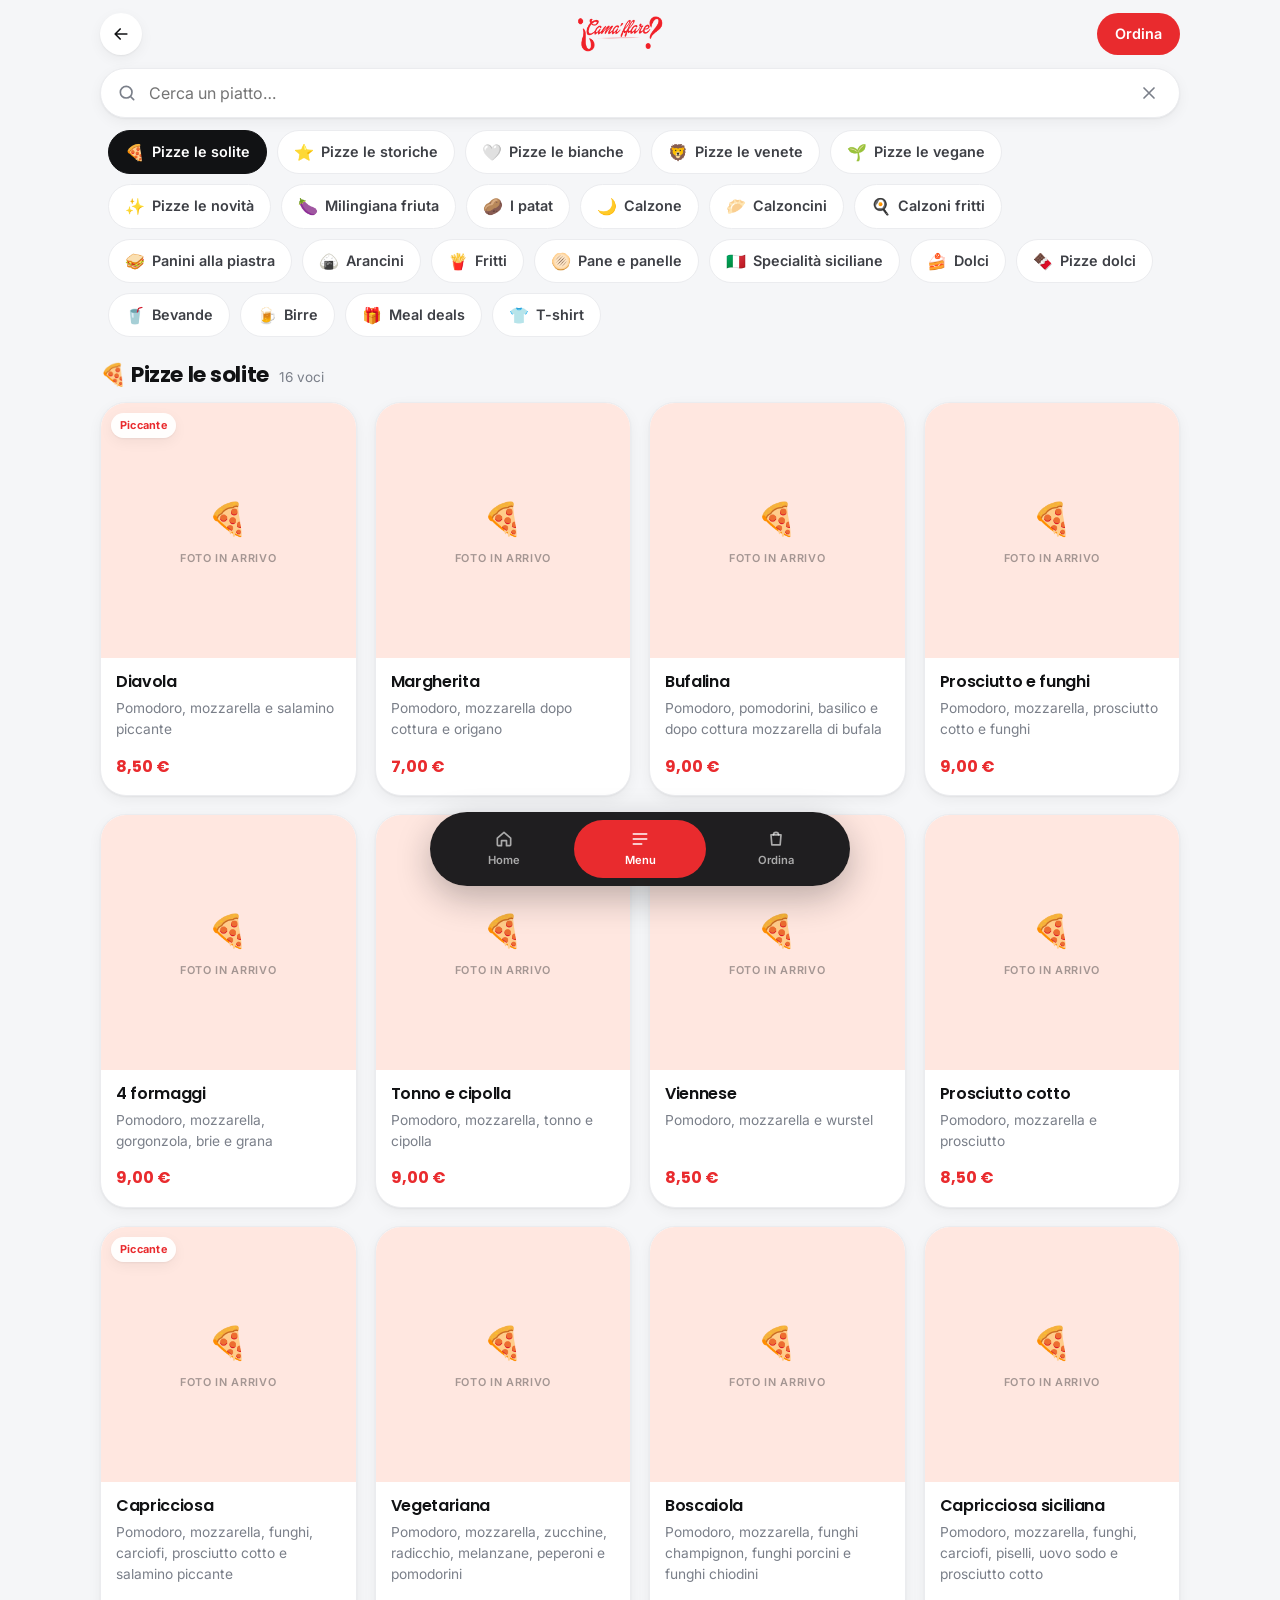
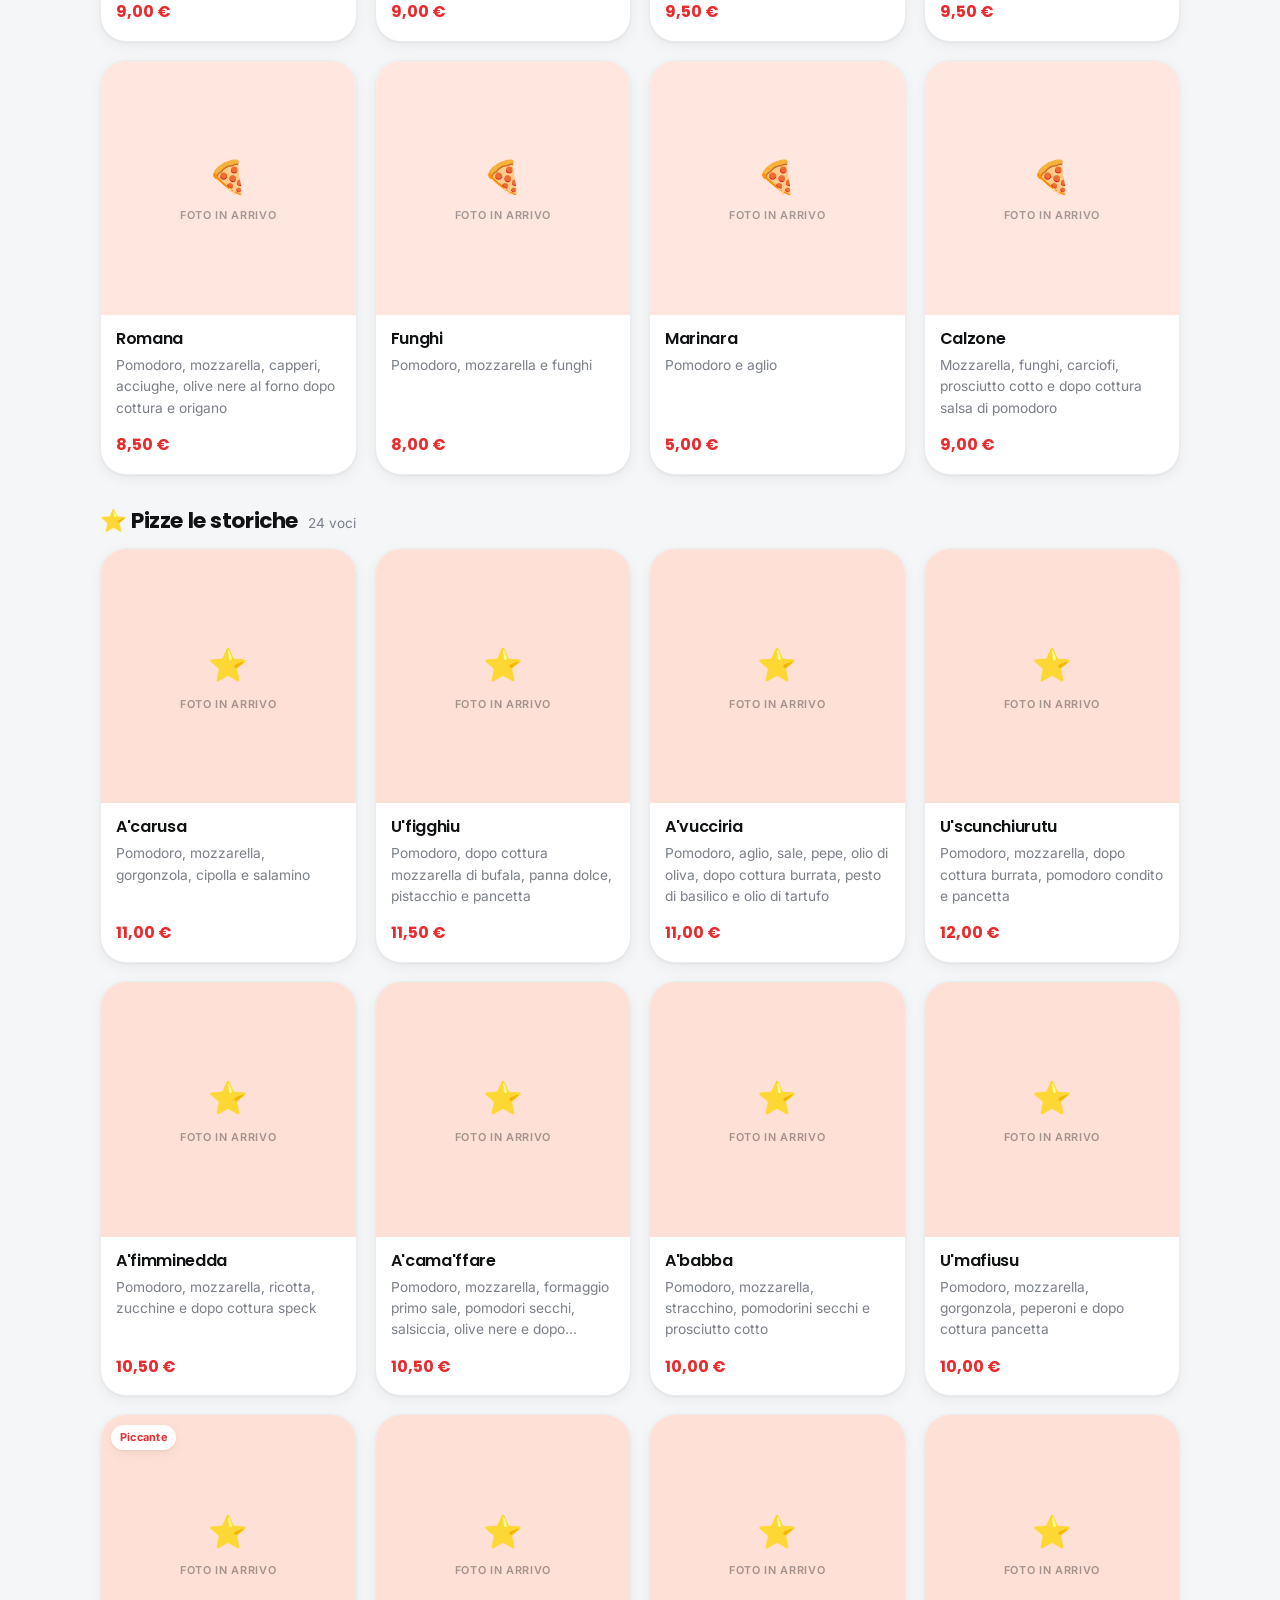
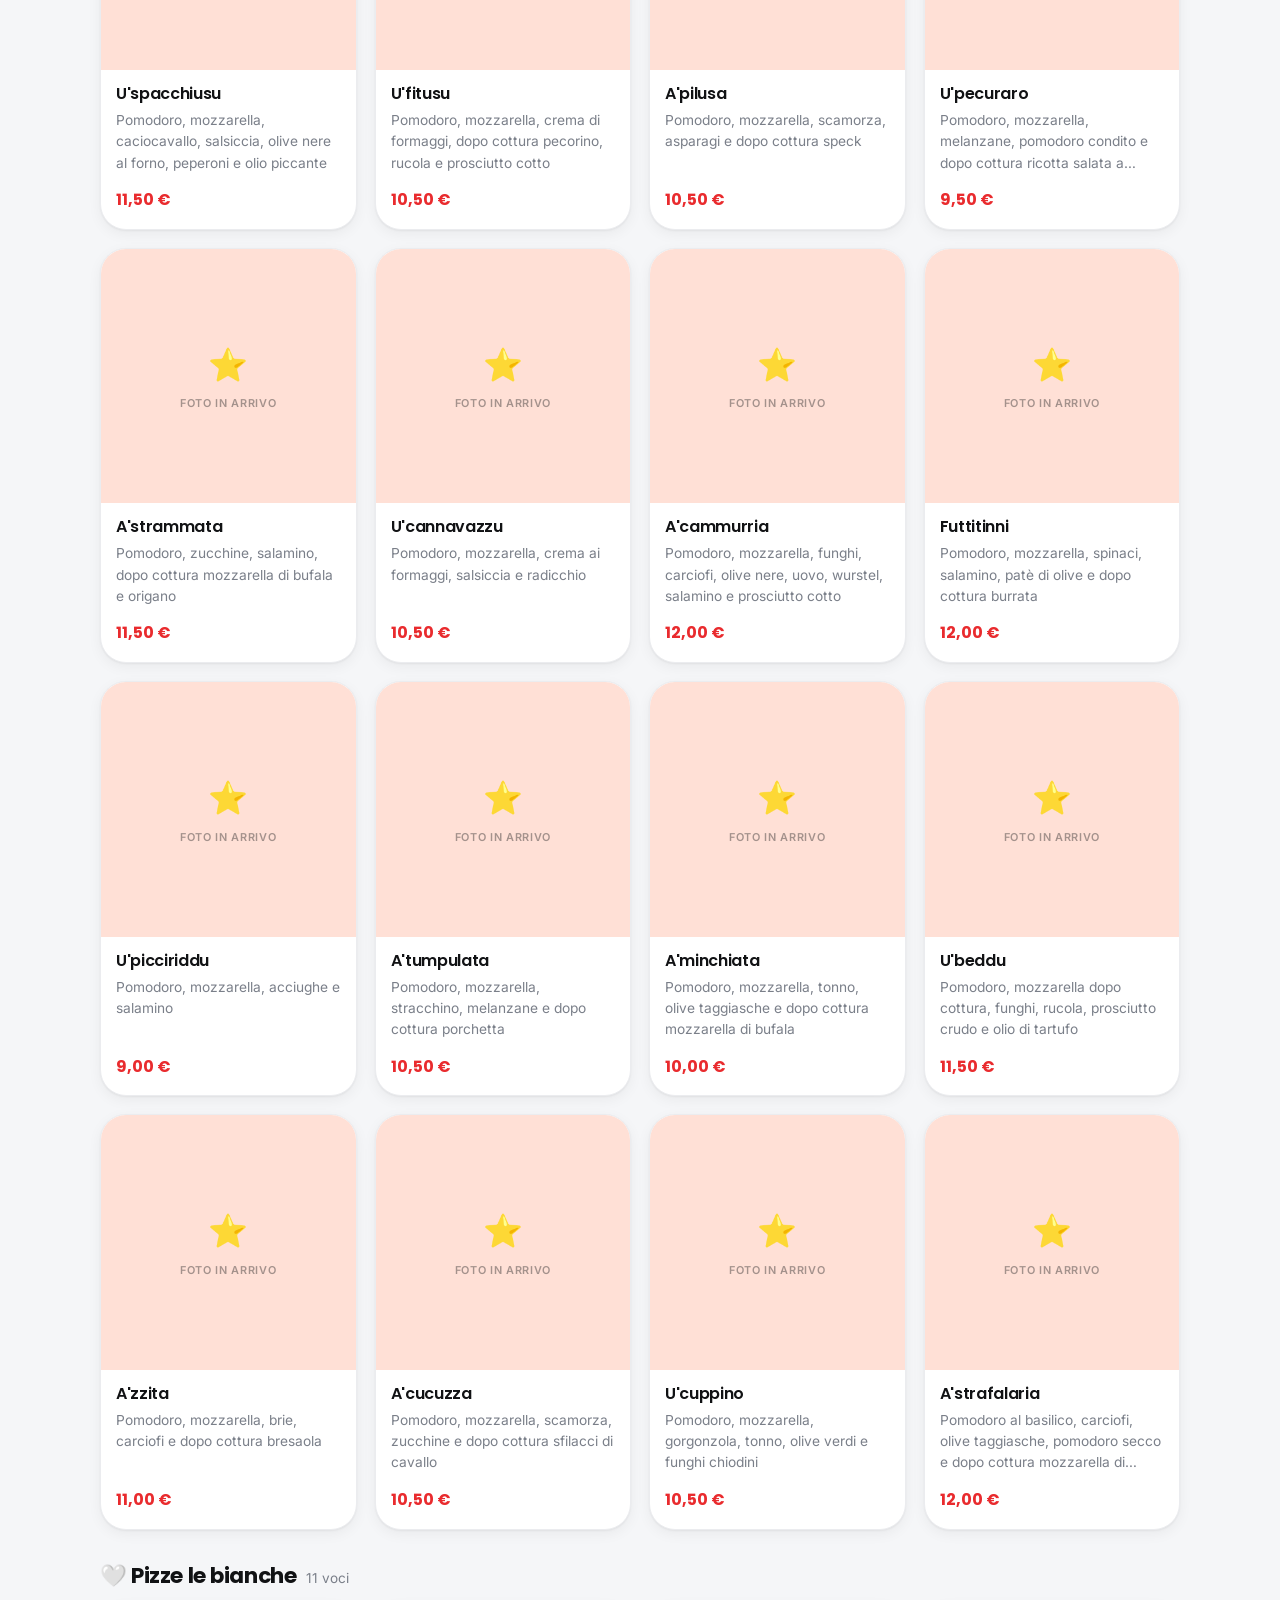
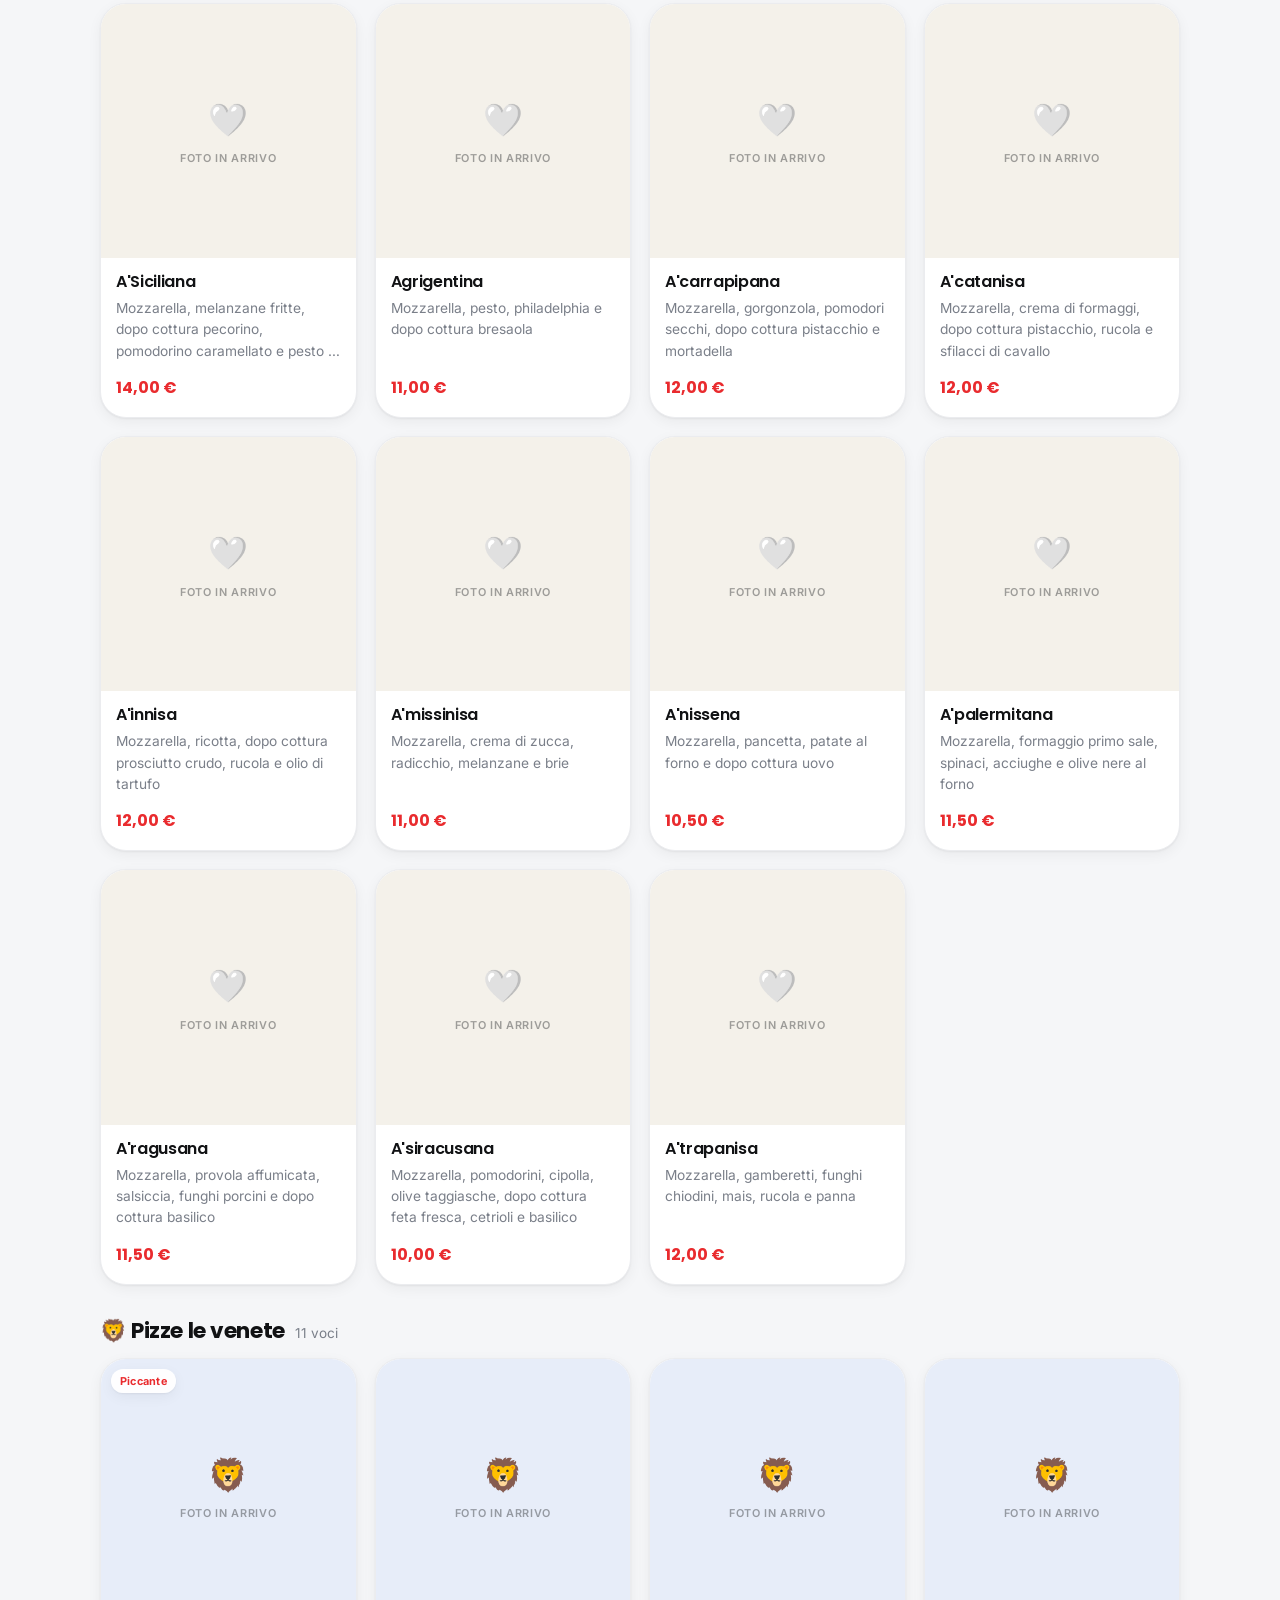
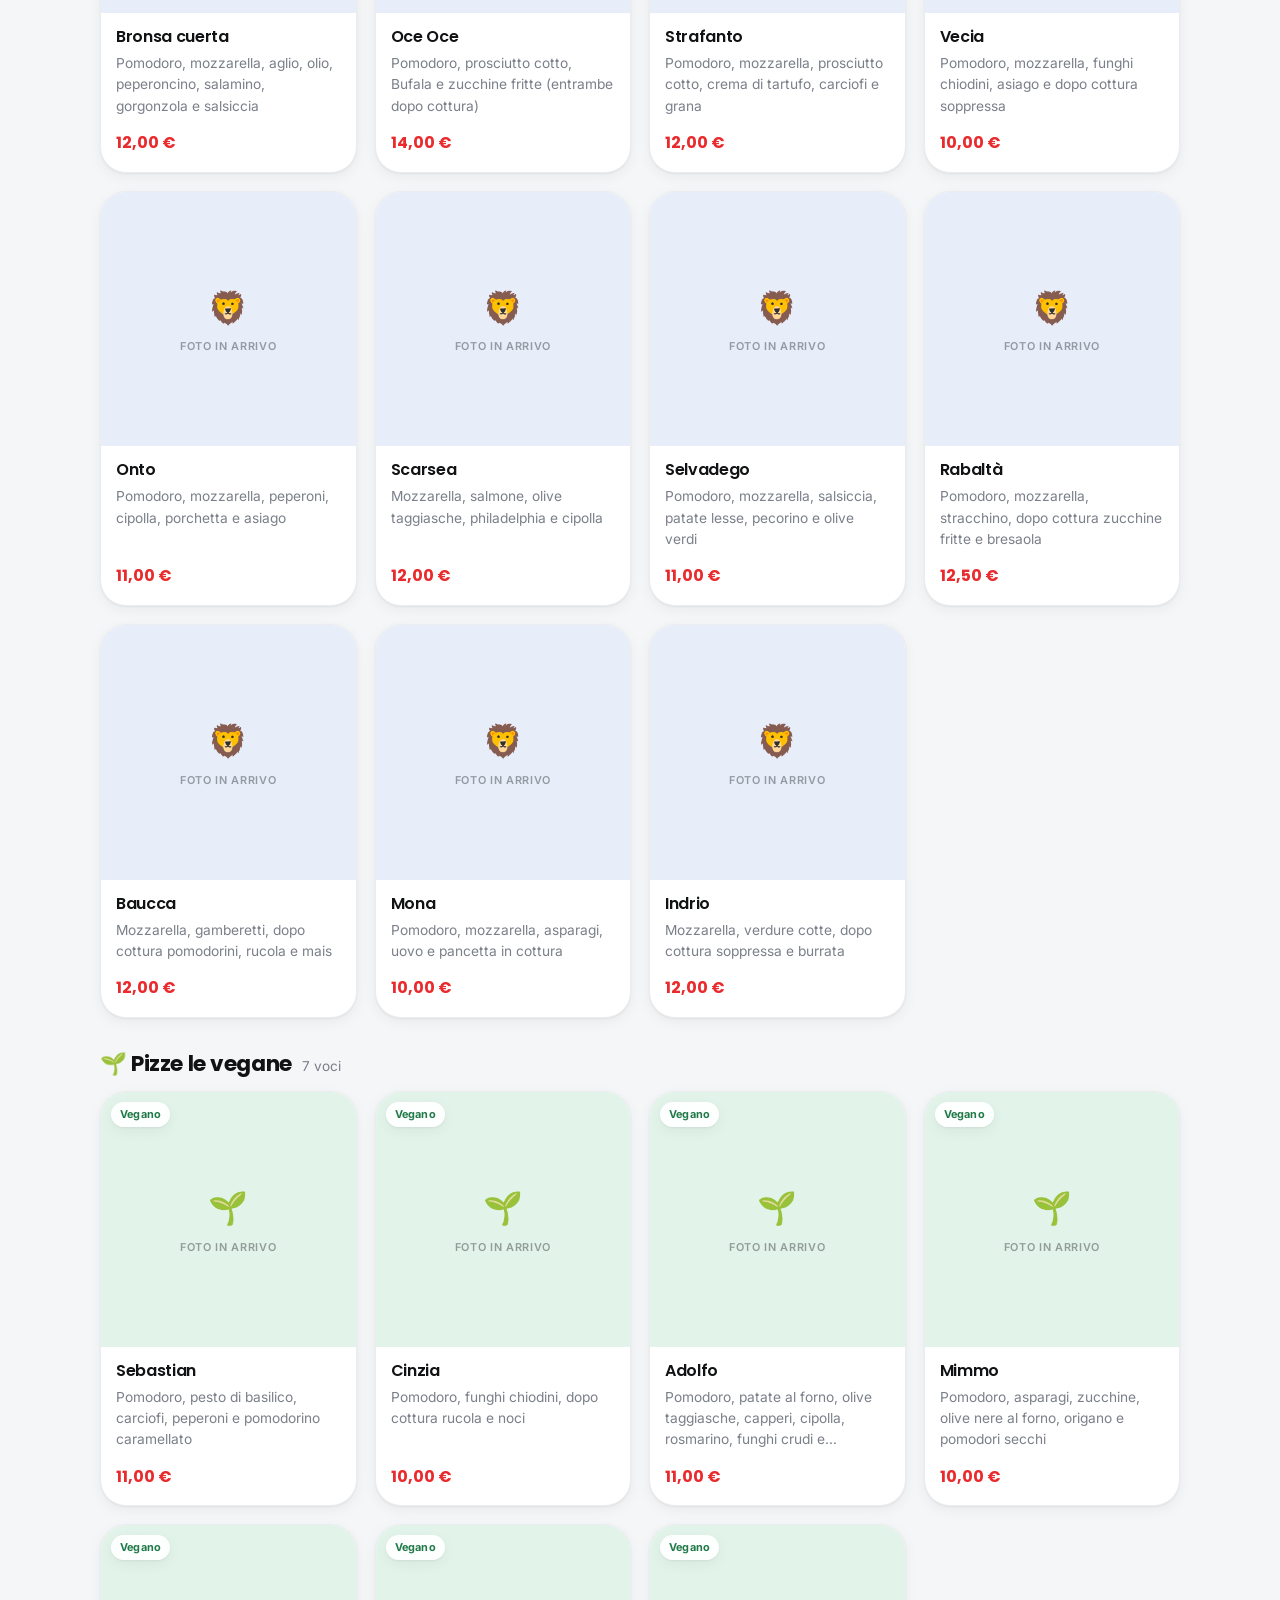
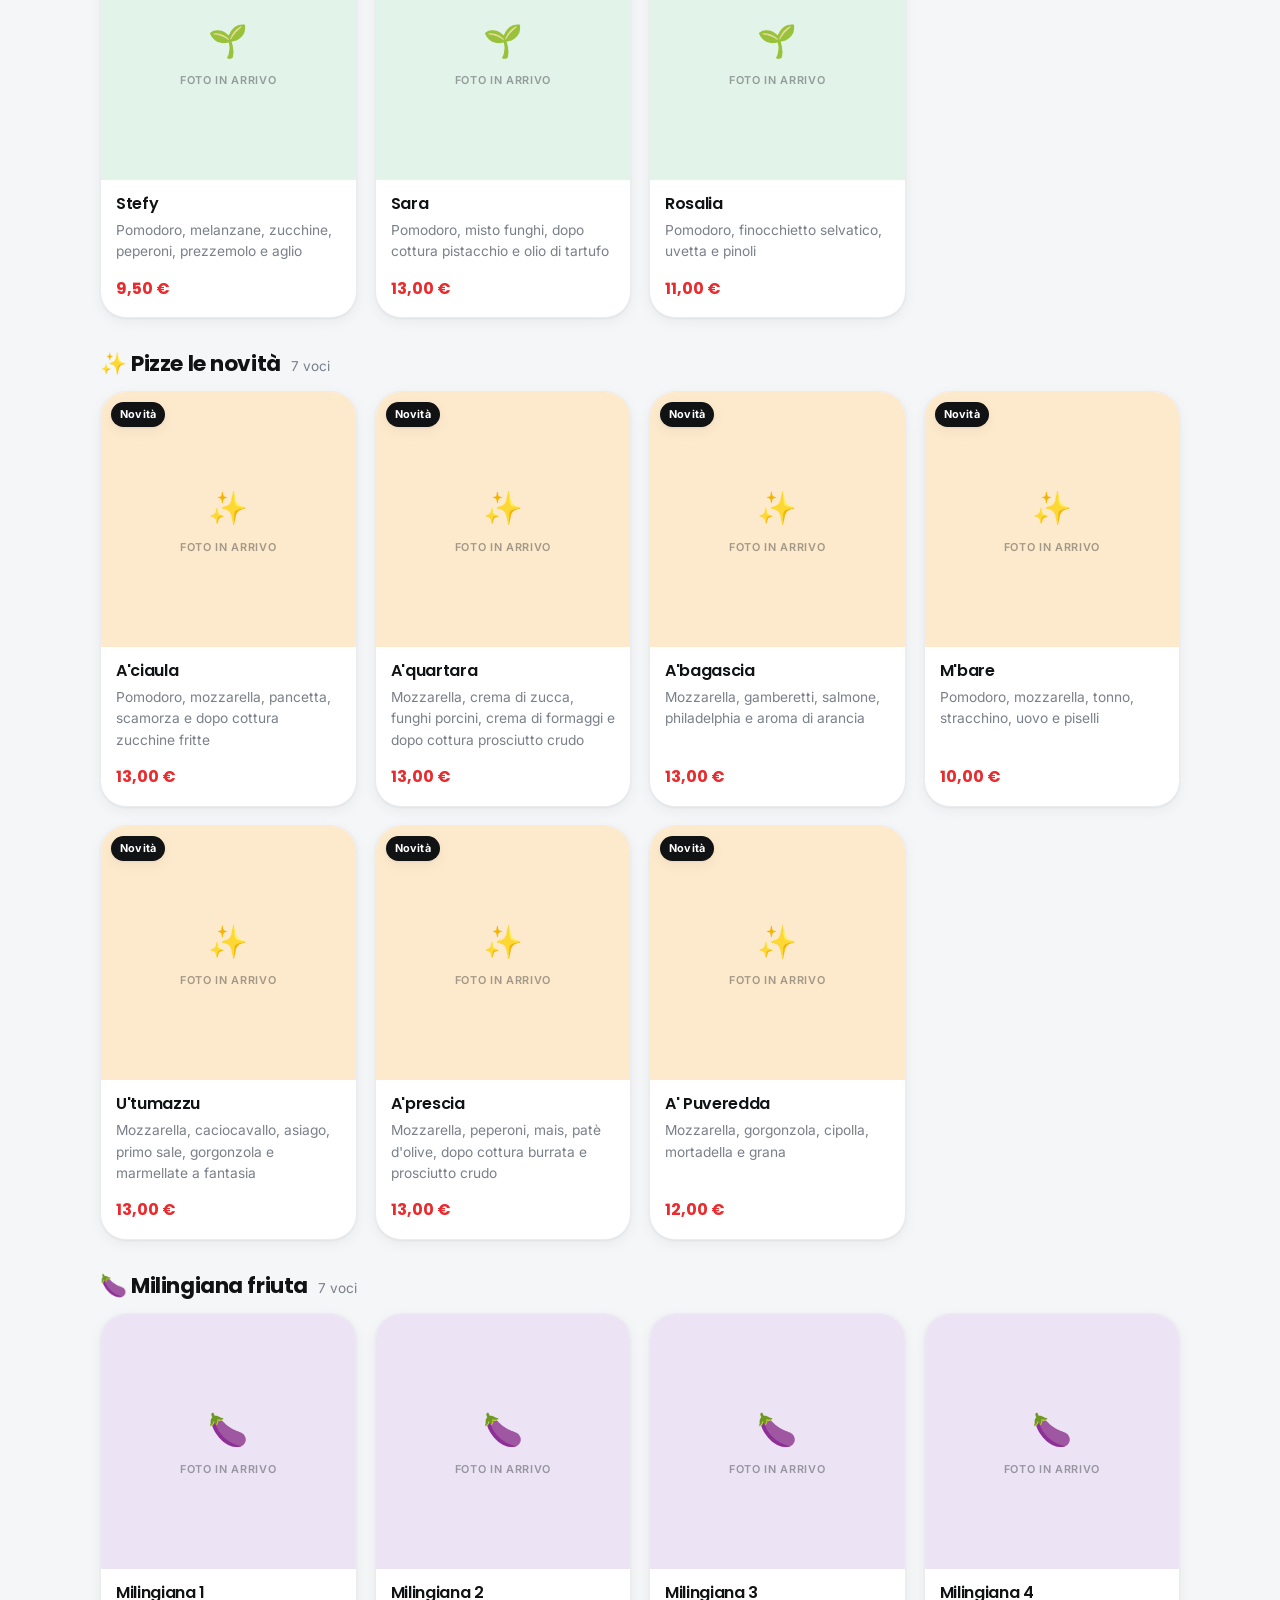
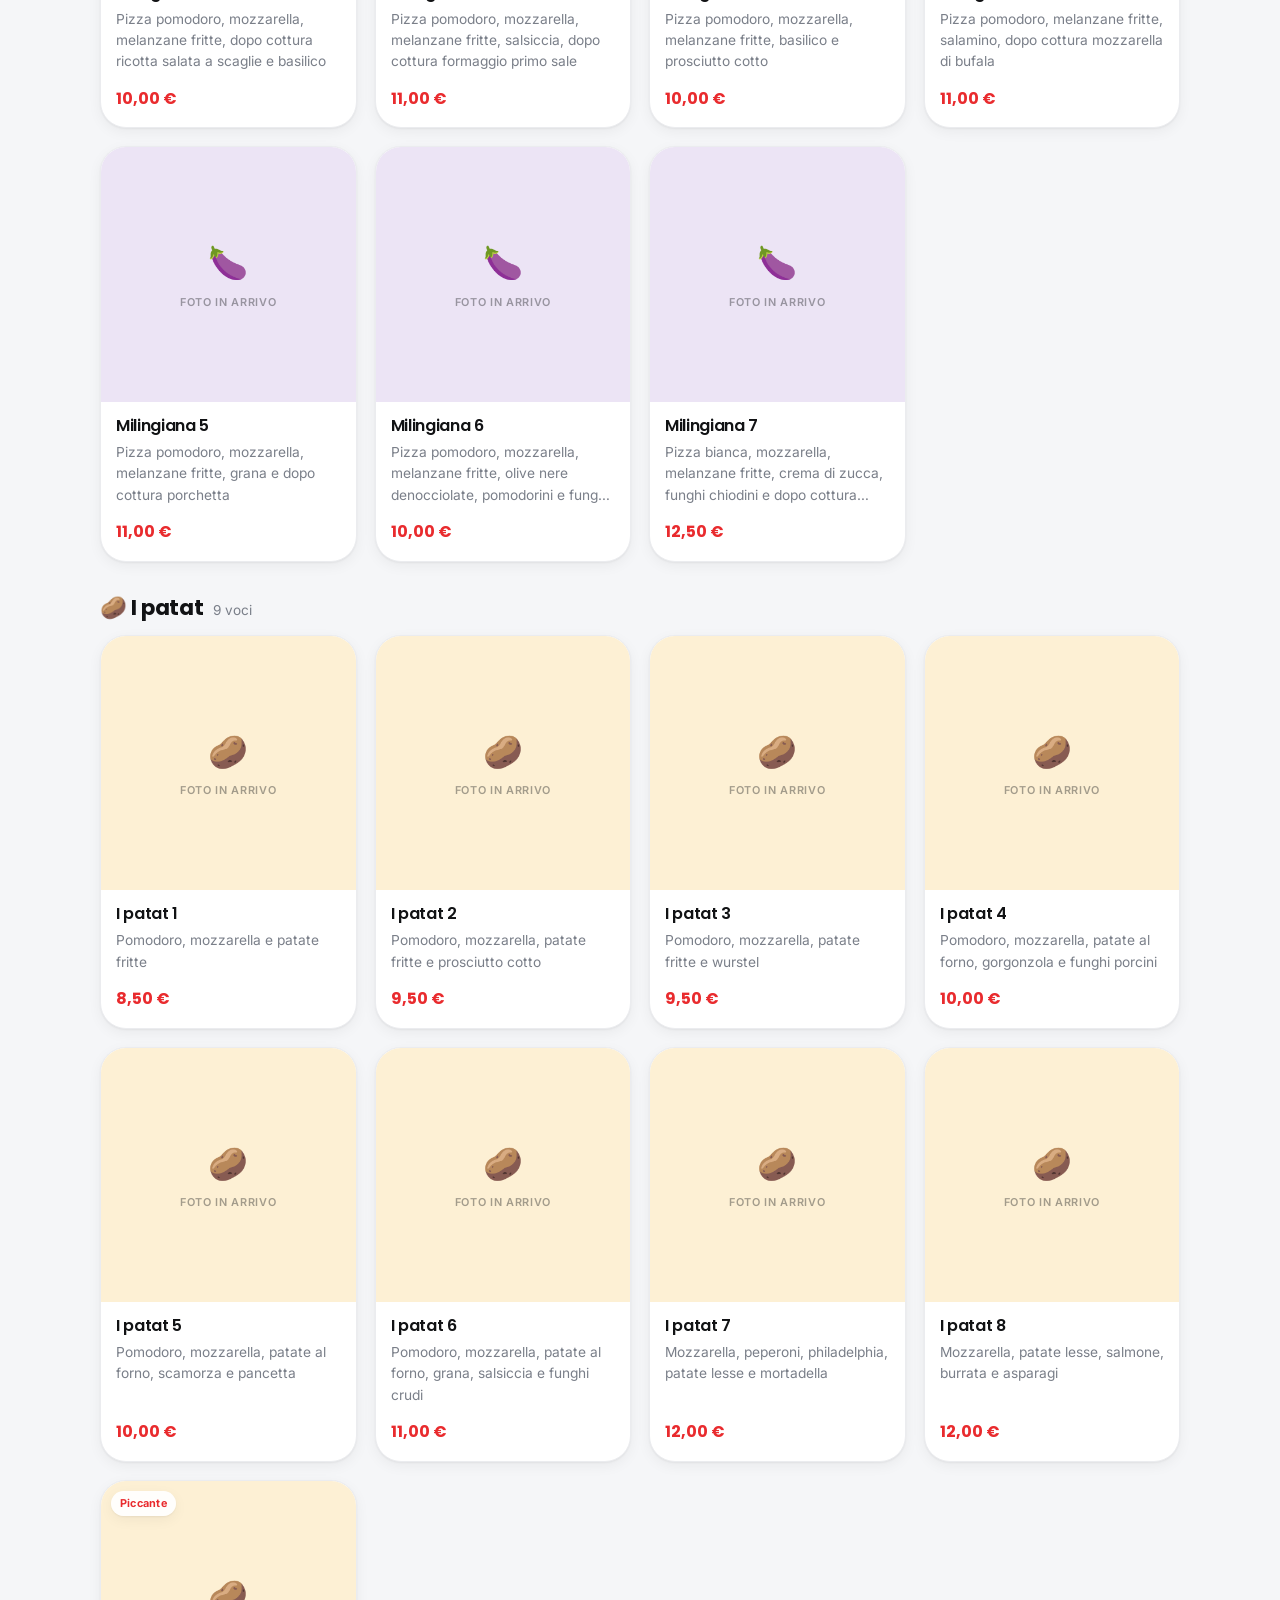
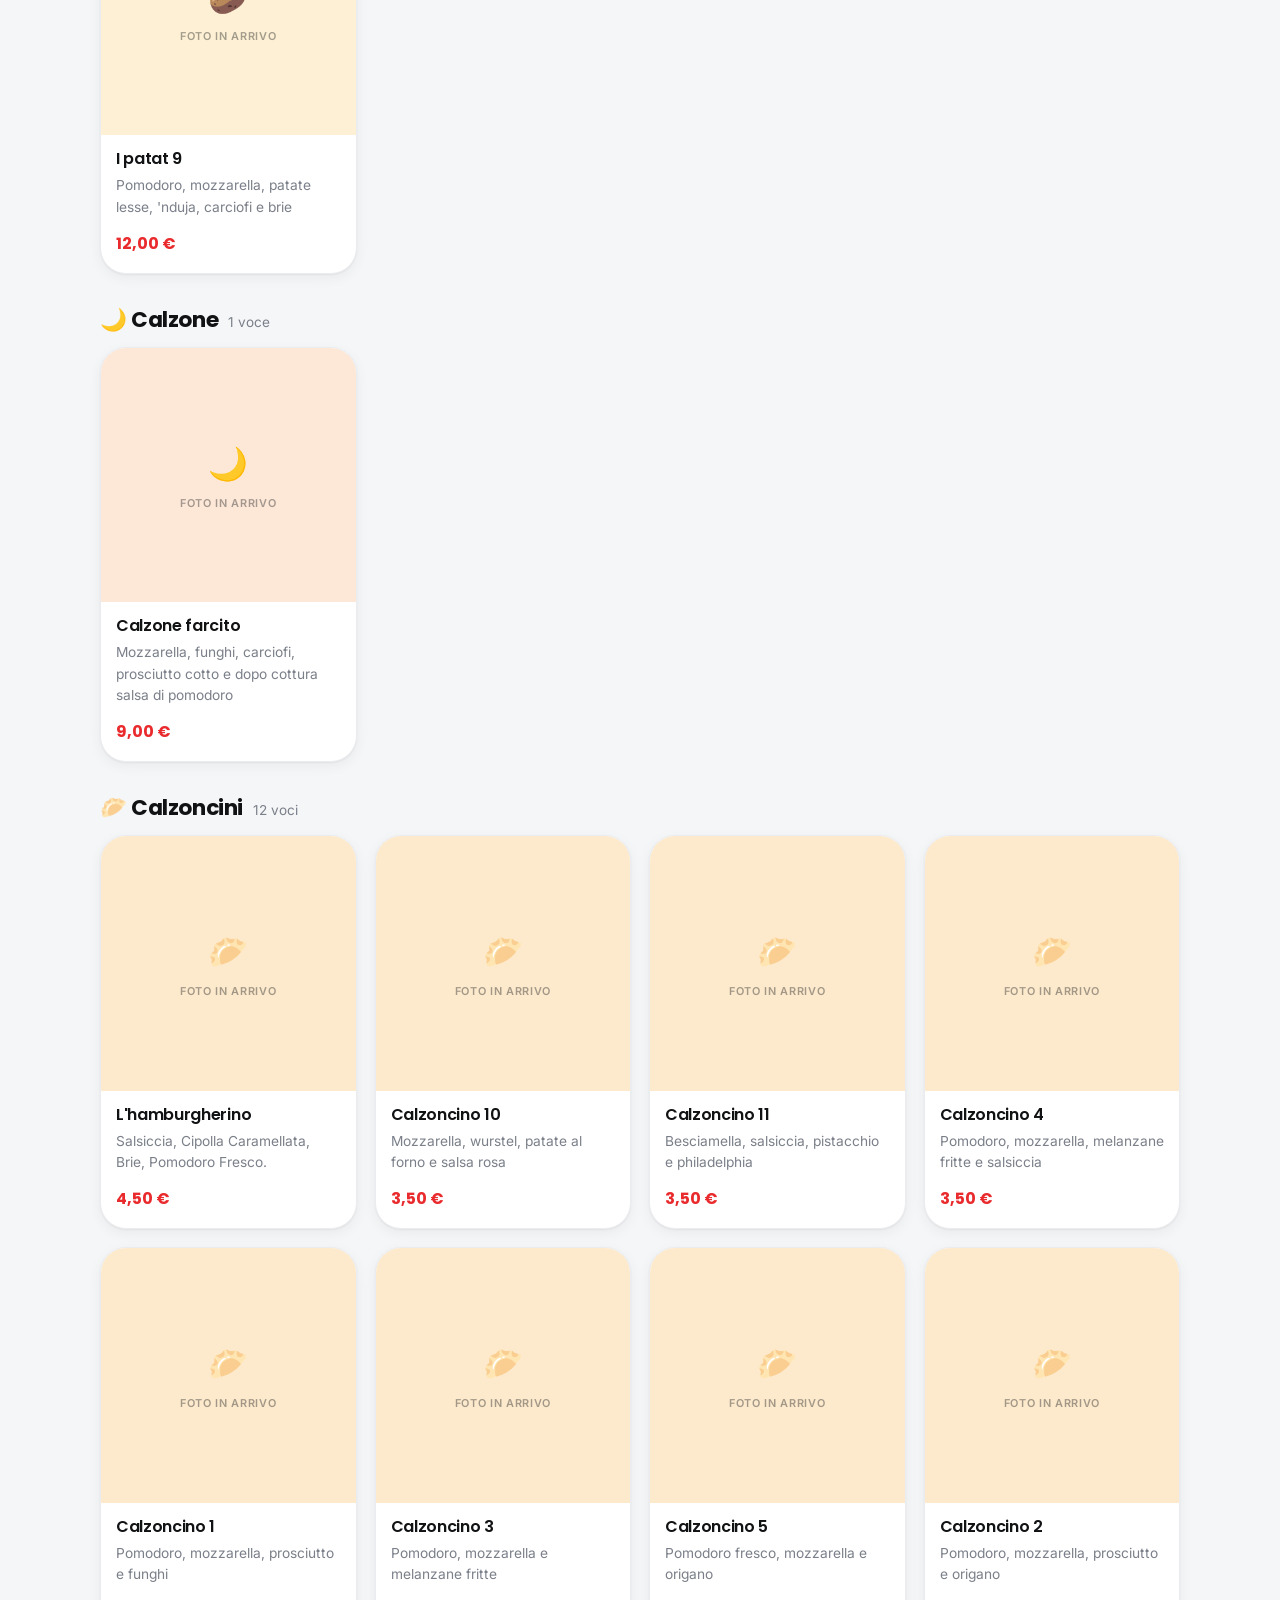
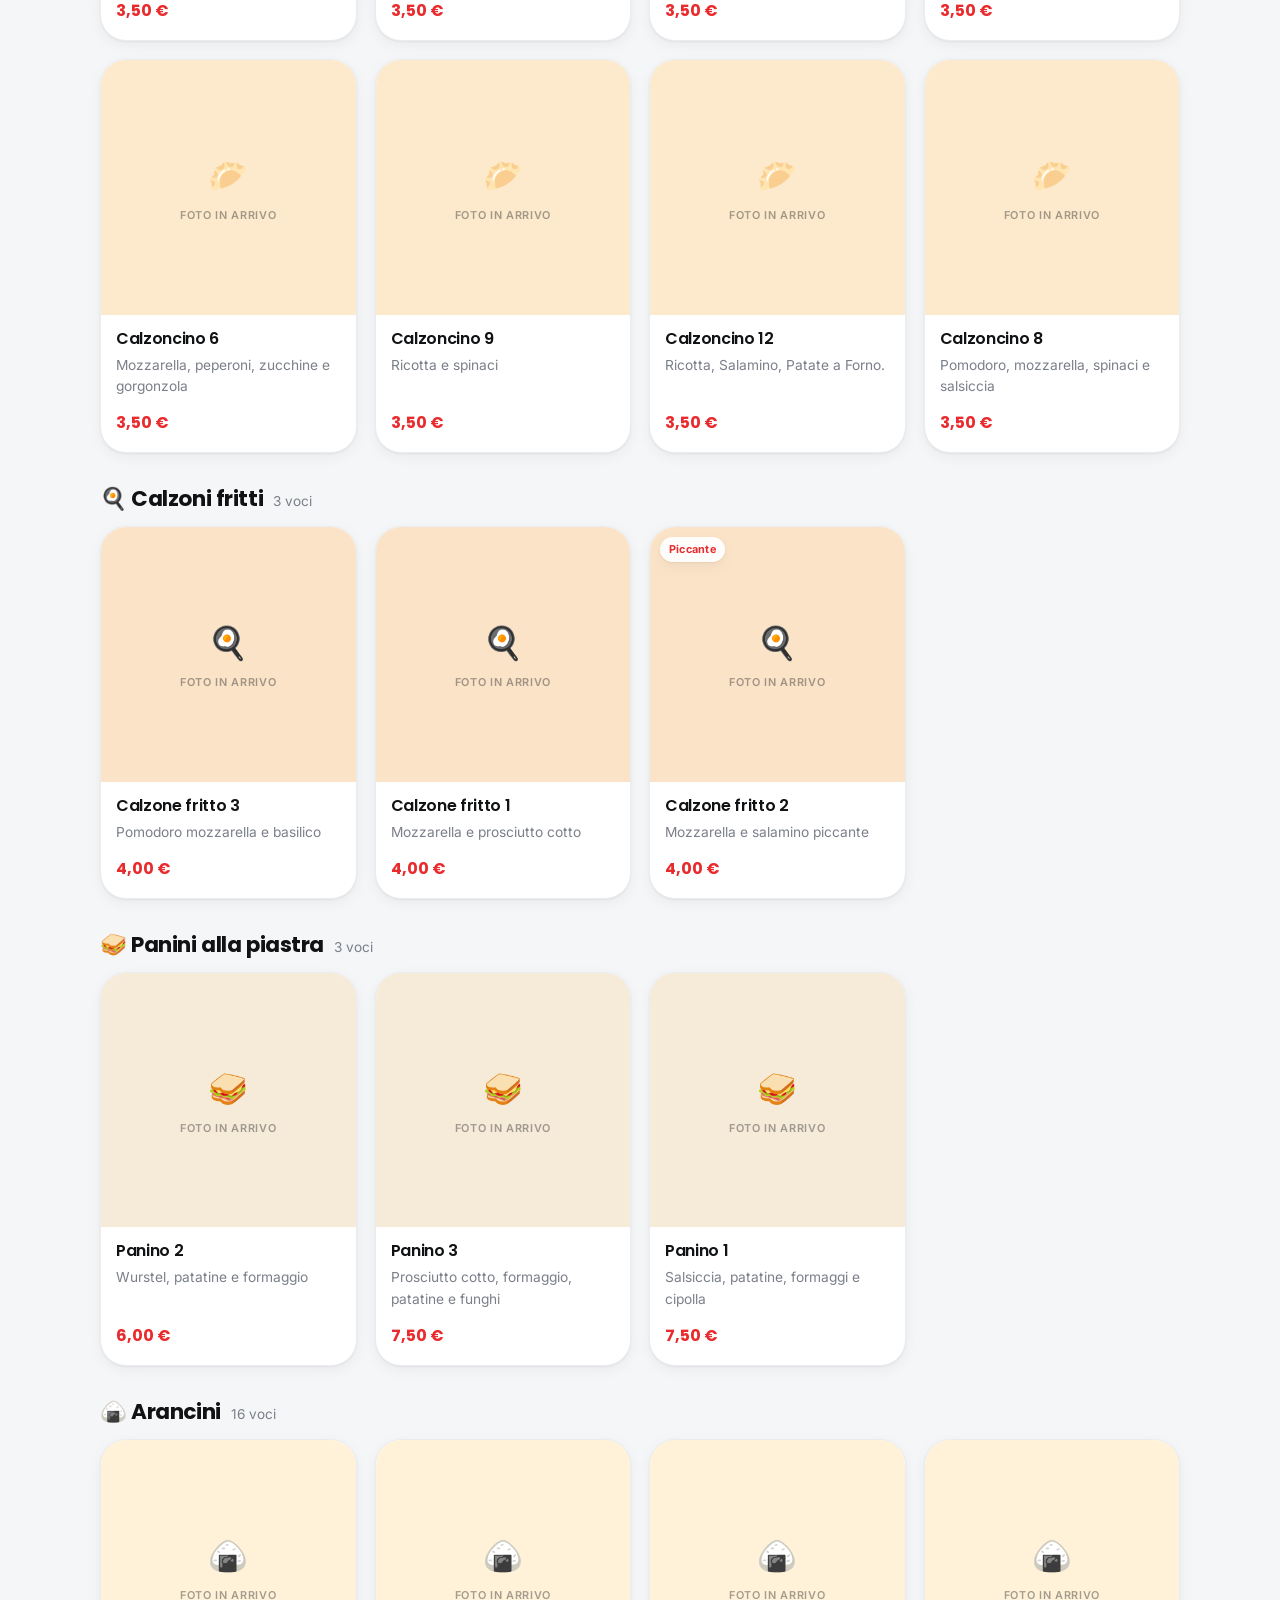
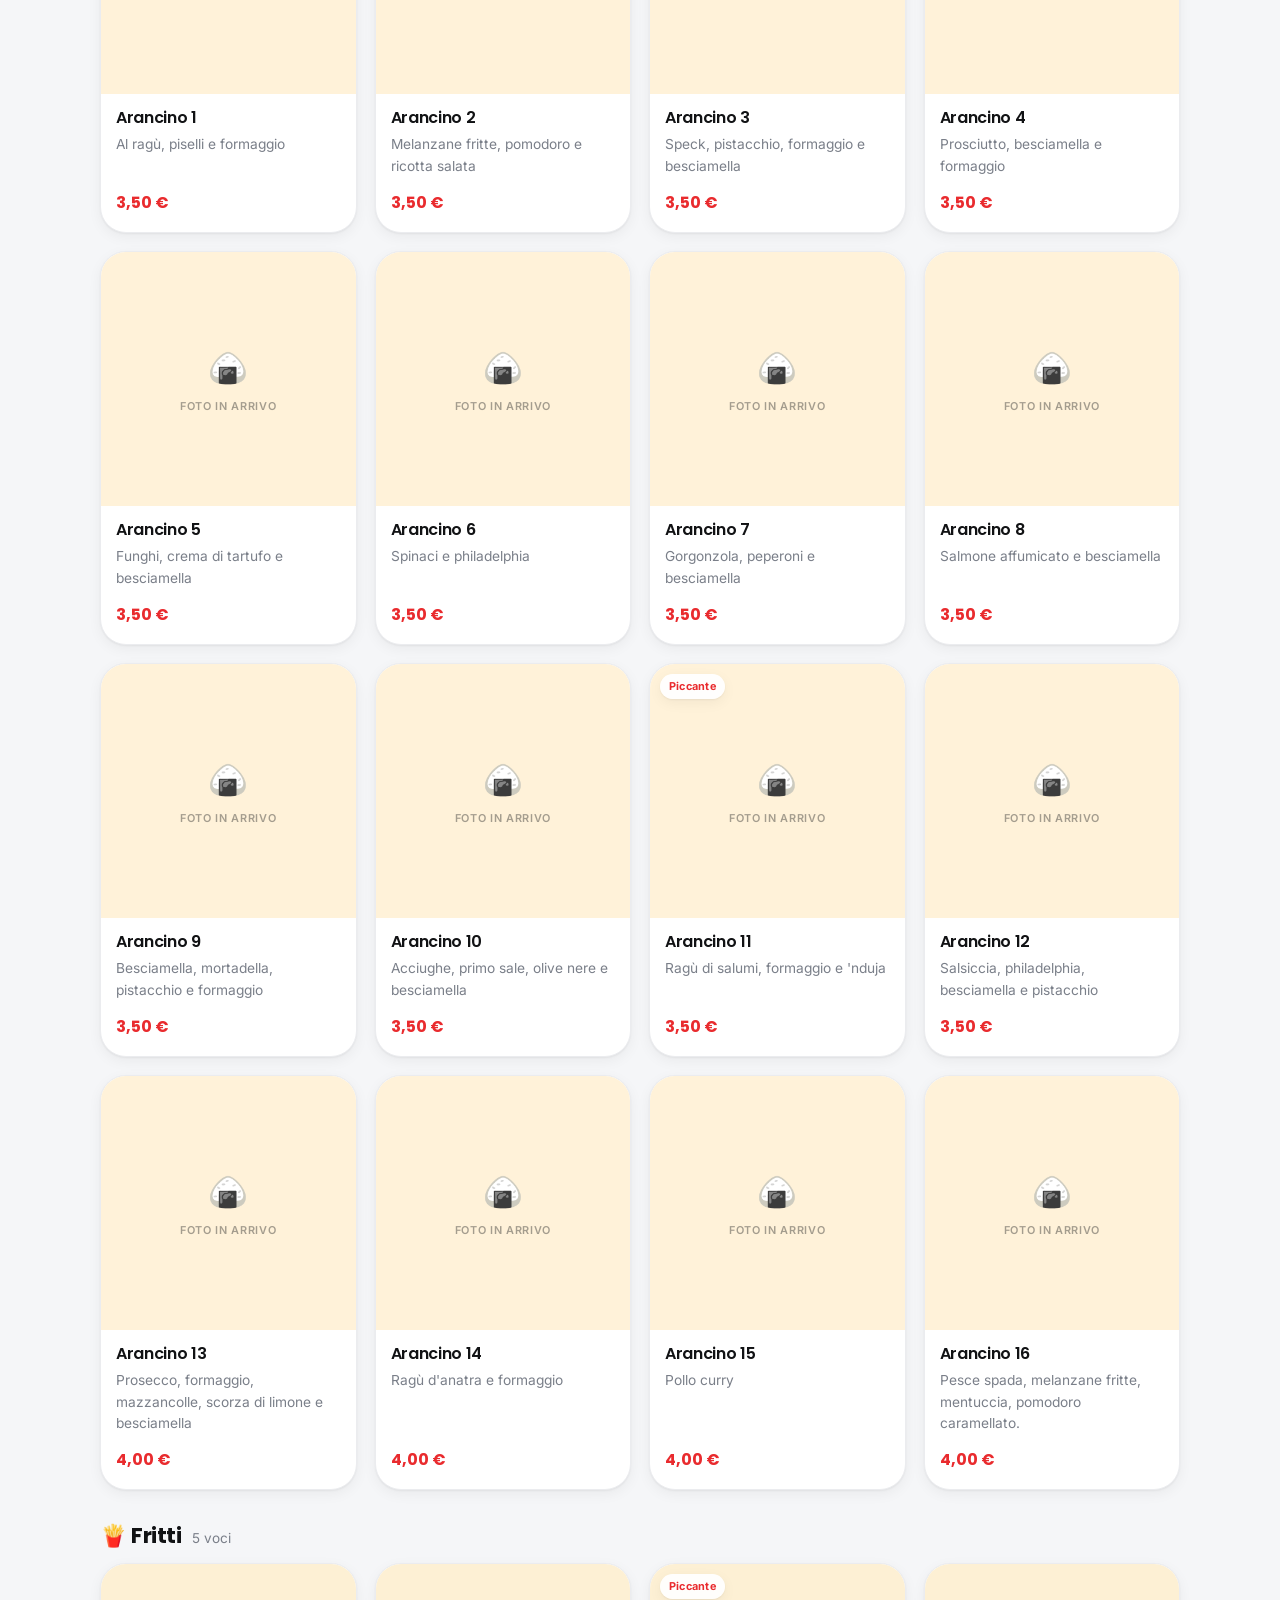
==== menu.html @ 04924663 "creata base del sito" ====
<!DOCTYPE html>
<html lang="it">
<head>
  <meta charset="UTF-8">
  <meta name="viewport" content="width=device-width, initial-scale=1.0, viewport-fit=cover">
  <title>Menu — Cama'ffare</title>
  <meta name="description" content="Il menu di Cama'ffare: pizze, arancini, calzoni e fritti, gastronomia, cannoli e dolci siciliani, opzioni vegane. Padova, Via Ludovico Ariosto 38.">
  <meta name="theme-color" content="#ffffff">

  <link rel="icon" href="public/logo/logo_red_squared_180.png">
  <link rel="apple-touch-icon" href="public/logo/logo_red_squared_180.png">
  <link rel="preconnect" href="https://fonts.googleapis.com">
  <link rel="preconnect" href="https://fonts.gstatic.com" crossorigin>
  <link href="https://fonts.googleapis.com/css2?family=Inter:wght@400;500;600&family=Poppins:wght@600;700;800&display=swap" rel="stylesheet">
  <link rel="stylesheet" href="css/style.css">
</head>
<body class="page-app">

<!-- Tutto l'header (logo, bottoni, ricerca, categorie) resta fisso in alto.
     Deve stare QUI, figlio diretto di <body>: un elemento sticky resta
     attaccato solo finche' il suo genitore e' a schermo. -->
<header class="appbar appbar--sticky" id="appbar-sticky">
  <div class="appbar__row wrap">
    <a class="appbar__back" href="index.html" aria-label="Torna alla home">
      <svg class="ico" viewBox="0 0 24 24" aria-hidden="true"><path d="M19 12H6M11 18l-6-6 6-6"/></svg>
    </a>
    <a class="appbar__brand" href="index.html" aria-label="Cama'ffare — home">
      <img class="appbar__logo" src="public/logo/logo_red_180.png" alt="Cama'ffare" width="180" height="64">
    </a>
    <a class="appbar__action" href="ordina.html">Ordina</a>
  </div>

  <div class="wrap">
    <div class="search">
      <svg class="ico" viewBox="0 0 24 24" aria-hidden="true"><circle cx="11" cy="11" r="7"/><path d="M20 20l-3.5-3.5"/></svg>
      <input type="search" id="menu-search" placeholder="Cerca un piatto…" aria-label="Cerca nel menu" autocomplete="off">
      <button type="button" class="search__clear" id="search-clear" aria-label="Cancella ricerca" hidden>
        <svg class="ico" viewBox="0 0 24 24" aria-hidden="true"><path d="M6 6l12 12M18 6L6 18"/></svg>
      </button>
    </div>
  </div>

  <nav class="chips" id="chips" aria-label="Categorie del menu">
    <!-- generato da js/app.js a partire da js/menu-data.js -->
  </nav>
</header>

<h1 class="sr-only">Il menu di Cama'ffare</h1>

<main class="menu-main wrap" id="menu-root">
  <!-- generato da js/app.js a partire da js/menu-data.js -->
</main>

<p class="menu-note wrap">
  Prezzi e disponibilità possono variare. Allergeni disponibili in negozio.
</p>

<nav class="tabbar" aria-label="Navigazione">
  <a href="index.html">
    <svg class="ico" viewBox="0 0 24 24" aria-hidden="true"><path d="M4 11l8-7 8 7v8a1 1 0 0 1-1 1h-4v-6H9v6H5a1 1 0 0 1-1-1z"/></svg>
    <span>Home</span>
  </a>
  <a href="menu.html" class="is-active" aria-current="page">
    <svg class="ico" viewBox="0 0 24 24" aria-hidden="true"><path d="M4 6h16M4 12h16M4 18h10"/></svg>
    <span>Menu</span>
  </a>
  <a href="ordina.html">
    <svg class="ico" viewBox="0 0 24 24" aria-hidden="true"><path d="M6 7h12l-1 12H7z"/><path d="M9 7a3 3 0 0 1 6 0"/></svg>
    <span>Ordina</span>
  </a>
</nav>

<script src="js/menu-data.js"></script>
<script src="js/app.js"></script>
</body>
</html>
---- css/style.css ----
/* ============================================================
   CAMA'FFARE — stile del sito (responsive first)
   Struttura: 1) token  2) base  3) componenti condivisi
              4) home   5) menu  6) ordina  7) tabbar
   ============================================================ */

/* ---------- 1. TOKEN ---------- */
:root {
  --rosso:        #e92b2e;
  --rosso-scuro:  #c81f22;
  --rosso-chiaro: #fff1f0;
  --ink:          #111214;
  --ink-soft:     #3d3f45;
  --muted:        #7a7f89;
  --bg:           #f5f6f8;
  --card:         #ffffff;
  --line:         #ebecef;

  --r-sm: 12px;
  --r-md: 18px;
  --r-lg: 26px;
  --r-pill: 999px;

  --shadow-sm: 0 1px 2px rgba(17,18,20,.05), 0 4px 14px rgba(17,18,20,.05);
  --shadow-md: 0 8px 30px rgba(17,18,20,.09);

  --wrap: 1120px;
  --pad: 20px;

  --font: 'Inter', system-ui, -apple-system, 'Segoe UI', Roboto, sans-serif;
  --font-head: 'Poppins', var(--font);

  --safe-b: env(safe-area-inset-bottom, 0px);
}

/* ---------- 2. BASE ---------- */
*, *::before, *::after { box-sizing: border-box; }

html {
  -webkit-text-size-adjust: 100%;
  scroll-behavior: smooth;   /* le chip categoria sono ancore */
}

body {
  margin: 0;
  font-family: var(--font);
  font-size: 16px;
  line-height: 1.55;
  color: var(--ink);
  background: var(--bg);
  -webkit-font-smoothing: antialiased;
  /* NB: niente overflow-x:hidden qui — romperebbe position:sticky.
     Chi deborda (i cerchi della home) e' gia' contenuto da .splash */
}

h1, h2, h3 {
  font-family: var(--font-head);
  font-weight: 700;
  line-height: 1.12;
  letter-spacing: -0.02em;
  margin: 0;
}

p { margin: 0; }
img { max-width: 100%; display: block; }
a { color: inherit; text-decoration: none; }
button { font: inherit; }

.wrap {
  width: 100%;
  max-width: var(--wrap);
  margin-inline: auto;
  padding-inline: var(--pad);
}

.ico {
  width: 20px;
  height: 20px;
  flex: none;
  fill: none;
  stroke: currentColor;
  stroke-width: 2;
  stroke-linecap: round;
  stroke-linejoin: round;
}

/* testo visibile solo ai lettori di schermo */
.sr-only {
  position: absolute;
  width: 1px; height: 1px;
  margin: -1px; padding: 0;
  overflow: hidden;
  clip-path: inset(50%);
  white-space: nowrap;
}

:focus-visible {
  outline: 3px solid var(--rosso);
  outline-offset: 3px;
  border-radius: 6px;
}

/* ---------- 3. COMPONENTI CONDIVISI ---------- */
.btn {
  display: inline-flex;
  align-items: center;
  justify-content: center;
  gap: 10px;
  padding: 15px 26px;
  border: 2px solid transparent;
  border-radius: var(--r-pill);
  font-family: var(--font-head);
  font-weight: 600;
  font-size: 1rem;
  cursor: pointer;
  transition: transform .16s ease, background-color .16s ease, color .16s ease, box-shadow .16s ease;
}
.btn:active { transform: scale(.975); }
.btn--block { width: 100%; }

.btn--white         { background: #fff; color: var(--rosso); box-shadow: var(--shadow-md); }
.btn--outline-white { background: transparent; color: #fff; border-color: rgba(255,255,255,.65); }
.btn--primary       { background: var(--rosso); color: #fff; }
.btn--soft          { background: var(--card); color: var(--ink); border-color: var(--line); }

@media (hover: hover) {
  .btn--white:hover         { background: #fff8f8; }
  .btn--outline-white:hover { background: rgba(255,255,255,.14); border-color: #fff; }
  .btn--primary:hover       { background: var(--rosso-scuro); }
  .btn--soft:hover          { border-color: var(--ink); }
}

/* ---------- 4. HOME (splash rossa) ---------- */
.page-home { background: var(--rosso); }

.splash {
  position: relative;
  min-height: 100svh;
  display: flex;
  flex-direction: column;
  justify-content: center;
  align-items: center;
  gap: 40px;
  padding: 48px var(--pad) calc(28px + var(--safe-b));
  background: radial-gradient(120% 90% at 50% 0%, #f4413f 0%, var(--rosso) 45%, #cf2124 100%);
  color: #fff;
  overflow: hidden;
  text-align: center;
}

.splash__blob {
  position: absolute;
  border-radius: 50%;
  background: rgba(255,255,255,.075);
  pointer-events: none;
}
.splash__blob--a { width: 460px; height: 460px; top: -170px; right: -150px; }
.splash__blob--b { width: 360px; height: 360px; bottom: -140px; left: -130px; }

.splash__inner {
  position: relative;
  display: flex;
  flex-direction: column;
  align-items: center;
  gap: 14px;
  max-width: 520px;
  margin: auto 0;
}

.splash__logo {
  /* logo_white_360.png e' 360x131: non superare i 360 per non sgranarlo */
  width: clamp(210px, 74vw, 340px);
  height: auto;
  margin-bottom: 10px;
  filter: drop-shadow(0 10px 30px rgba(0,0,0,.18));
}

.splash__eyebrow {
  font-size: .78rem;
  font-weight: 600;
  letter-spacing: .13em;
  text-transform: uppercase;
  color: rgba(255,255,255,.82);
}

.splash__cta {
  display: flex;
  flex-direction: column;
  gap: 12px;
  width: min(100%, 340px);
  margin-top: 28px;
}

.splash__foot {
  position: relative;
  display: flex;
  flex-wrap: wrap;
  justify-content: center;
  gap: 6px 10px;
  font-size: .86rem;
  color: rgba(255,255,255,.82);
}
.splash__foot a { text-decoration: underline; text-underline-offset: 3px; }

@media (min-width: 700px) {
  .splash__cta { flex-direction: row; width: auto; }
  .splash__cta .btn { min-width: 200px; }
}

/* ---------- 5. APPBAR (menu + ordina) ---------- */
.page-app { padding-bottom: calc(88px + var(--safe-b)); }

.appbar {
  position: relative;
  padding-top: 10px;
  padding-bottom: 6px;
  background: var(--bg);
}

/* menu.html: l'header intero (logo, bottoni, ricerca, categorie) resta in alto */
.appbar--sticky {
  position: sticky;
  top: 0;
  z-index: 20;
  padding-bottom: 6px;
  border-radius: 0;
  transition: box-shadow .25s ease, border-radius .25s ease;
}

.appbar__row {
  display: flex;
  align-items: center;
  justify-content: space-between;
  gap: 12px;
  min-height: 48px;
}

.appbar__back {
  display: inline-flex;
  align-items: center;
  justify-content: center;
  width: 42px;
  height: 42px;
  border-radius: 50%;
  background: var(--card);
  box-shadow: var(--shadow-sm);
}

.appbar__logo { width: 100px; height: auto; }   /* logo_red_180.png, 180x64 */

.appbar__action {
  padding: 10px 18px;
  border-radius: var(--r-pill);
  background: var(--rosso);
  color: #fff;
  font-weight: 600;
  font-size: .9rem;
}

.appbar__title {
  margin-top: 14px;
  font-size: clamp(1.9rem, 7.5vw, 2.6rem);
  font-weight: 800;
}
.appbar__title::after {
  content: '.';
  color: var(--rosso);
}

.appbar__sub {
  margin-top: 6px;
  color: var(--muted);
  font-size: .95rem;
}

/* --- stato agganciato: l'header resta chiaro, compare solo un'ombra
       che lo separa dalle card che ci passano sotto.
       La classe .is-stuck la mette js/app.js --- */
.appbar--sticky.is-stuck {
  box-shadow: 0 6px 16px rgba(17,18,20,.08);
}

/* --- ricerca --- */
.search {
  display: flex;
  align-items: center;
  gap: 10px;
  margin-top: 10px;
  padding: 0 16px;
  height: 50px;
  background: var(--card);
  border: 1px solid var(--line);
  border-radius: var(--r-pill);
  box-shadow: var(--shadow-sm);
}
.search .ico { color: var(--muted); }
.search input {
  flex: 1;
  min-width: 0;
  border: 0;
  background: none;
  font: inherit;
  color: var(--ink);
  outline: none;
}
.search input::-webkit-search-cancel-button { display: none; }
.search__clear {
  display: inline-flex;
  padding: 4px;
  border: 0;
  border-radius: 50%;
  background: none;
  color: var(--muted);
  cursor: pointer;
}

/* --- chip categorie --- */
.chips {
  display: flex;
  gap: 10px;
  padding: 12px var(--pad);
  overflow-x: auto;
  scrollbar-width: none;
  -webkit-overflow-scrolling: touch;
}
.chips::-webkit-scrollbar { display: none; }

.chip {
  display: inline-flex;
  align-items: center;
  gap: 7px;
  flex: none;
  padding: 10px 16px;
  border: 1px solid var(--line);
  border-radius: var(--r-pill);
  background: var(--card);
  color: var(--ink-soft);
  font-weight: 600;
  font-size: .9rem;
  white-space: nowrap;
  cursor: pointer;
  transition: background-color .16s ease, color .16s ease, border-color .16s ease;
}
.chip__ico { font-size: 1rem; line-height: 1; }
.chip[aria-current] {
  background: var(--ink);
  border-color: var(--ink);
  color: #fff;
}
/* categoria senza risultati durante una ricerca: la chip sparisce */
.chip--off { display: none; }

@media (hover: hover) {
  .chip:hover { border-color: var(--ink); }
  .chip[aria-current]:hover { background: var(--ink); }
}

@media (min-width: 1160px) {
  .chips {
    max-width: calc(var(--wrap) - var(--pad) * 2 + 24px);
    margin-inline: auto;
    flex-wrap: wrap;
    overflow-x: visible;
  }
}

/* ---------- 5b. GRIGLIA MENU ---------- */
.menu-main { padding-top: 8px; }

.menu-group { scroll-margin-top: calc(var(--stick-h, 170px) + 12px); }
.menu-group + .menu-group { margin-top: 34px; }

.menu-group__head {
  display: flex;
  align-items: baseline;
  gap: 10px;
  margin: 0 0 14px;
}
.menu-group__head h2 {
  font-size: 1.35rem;
  font-weight: 700;
}
.menu-group__count {
  font-size: .85rem;
  color: var(--muted);
}

.grid {
  display: grid;
  grid-template-columns: repeat(2, minmax(0, 1fr));
  gap: 14px;
}
@media (min-width: 620px)  { .grid { grid-template-columns: repeat(3, minmax(0, 1fr)); gap: 18px; } }
@media (min-width: 900px)  { .grid { grid-template-columns: repeat(4, minmax(0, 1fr)); } }

.item {
  display: flex;
  flex-direction: column;
  background: var(--card);
  border: 1px solid var(--line);
  border-radius: var(--r-lg);
  overflow: hidden;
  box-shadow: var(--shadow-sm);
  transition: transform .18s ease, box-shadow .18s ease;
}
@media (hover: hover) {
  .item:hover { transform: translateY(-3px); box-shadow: var(--shadow-md); }
}

.item__media {
  position: relative;
  aspect-ratio: 1 / 1;
  background: var(--rosso-chiaro);
}
.item__media img {
  width: 100%;
  height: 100%;
  object-fit: cover;
}

/* placeholder mostrato finche' la foto non esiste */
.item__ph {
  position: absolute;
  inset: 0;
  display: flex;
  flex-direction: column;
  align-items: center;
  justify-content: center;
  gap: 6px;
  font-size: 2rem;
}
.item__ph small {
  font-size: .68rem;
  font-weight: 600;
  letter-spacing: .06em;
  text-transform: uppercase;
  color: rgba(17,18,20,.38);
}

.item__tags {
  position: absolute;
  top: 10px;
  left: 10px;
  display: flex;
  flex-wrap: wrap;
  gap: 6px;
}
.tag {
  padding: 4px 9px;
  border-radius: var(--r-pill);
  background: rgba(255,255,255,.94);
  font-size: .68rem;
  font-weight: 700;
  letter-spacing: .02em;
  box-shadow: var(--shadow-sm);
}
.tag--veg   { color: #2e7d4f; }
.tag--vegan { color: #1f7a48; }
.tag--hot   { color: var(--rosso); }
.tag--new   { background: var(--ink); color: #fff; }

.item__body {
  display: flex;
  flex-direction: column;
  gap: 6px;
  flex: 1;
  padding: 14px 15px 16px;
}

.item__name {
  font-family: var(--font-head);
  font-size: 1rem;
  font-weight: 600;
  line-height: 1.25;
}

.item__desc {
  font-size: .86rem;
  color: var(--muted);
  display: -webkit-box;
  -webkit-line-clamp: 3;
  -webkit-box-orient: vertical;
  overflow: hidden;
}

.item__price {
  margin-top: auto;
  padding-top: 8px;
  font-family: var(--font-head);
  font-weight: 700;
  color: var(--rosso);
}

.menu-empty {
  padding: 48px 0 20px;
  text-align: center;
  color: var(--muted);
}
.menu-empty strong { display: block; color: var(--ink); font-size: 1.1rem; margin-bottom: 6px; }

.menu-note {
  margin-top: 30px;
  font-size: .82rem;
  color: var(--muted);
  text-align: center;
}

/* ---------- 6. ORDINA ---------- */
.order {
  display: flex;
  flex-direction: column;
  gap: 12px;
  padding-top: 18px;
  max-width: 660px;
}

.opt {
  display: flex;
  align-items: center;
  gap: 14px;
  padding: 16px;
  background: var(--card);
  border: 1px solid var(--line);
  border-radius: var(--r-lg);
  box-shadow: var(--shadow-sm);
  transition: transform .16s ease, box-shadow .16s ease, border-color .16s ease;
}
.opt:active { transform: scale(.99); }
@media (hover: hover) {
  .opt:hover { box-shadow: var(--shadow-md); border-color: transparent; }
}

.opt__icon {
  display: grid;
  place-items: center;
  width: 52px;
  height: 52px;
  flex: none;
  border-radius: var(--r-md);
  background: var(--ink);
  color: #fff;
  font-family: var(--font-head);
  font-weight: 800;
  font-size: 1.05rem;
}
.opt__icon img { width: 34px; height: auto; }
.opt__icon .ico { width: 24px; height: 24px; fill: currentColor; stroke: none; }

.opt__text { display: flex; flex-direction: column; gap: 2px; min-width: 0; }
.opt__title {
  font-family: var(--font-head);
  font-weight: 600;
  font-size: 1.05rem;
}
.opt__desc { font-size: .86rem; color: var(--muted); }

.opt__arrow { margin-left: auto; color: var(--muted); }

.opt--app      .opt__icon { background: var(--rosso); }
.opt--justeat  .opt__icon { background: #ff8000; }
.opt--glovo    .opt__icon { background: #ffc244; color: #163a5f; }
.opt--deliveroo .opt__icon { background: #00ccbc; }
.opt--call     .opt__icon { background: var(--ink); }

.order__where {
  margin-top: 26px;
  padding: 22px;
  border-radius: var(--r-lg);
  background: var(--ink);
  color: #fff;
}
.order__where h2 { font-size: 1.2rem; }
.order__where p { margin-top: 6px; color: rgba(255,255,255,.72); font-size: .95rem; }
.order__where-cta { display: flex; flex-wrap: wrap; gap: 10px; margin-top: 16px; }
.order__where-cta .btn { padding: 12px 20px; font-size: .95rem; }
.order__where-cta .btn--soft { background: transparent; color: #fff; border-color: rgba(255,255,255,.35); }

/* ---------- 7. TABBAR ---------- */
.tabbar {
  position: fixed;
  left: 50%;
  bottom: calc(14px + var(--safe-b));
  transform: translateX(-50%);
  z-index: 30;
  display: flex;
  gap: 4px;
  width: min(calc(100% - 32px), 420px);
  padding: 8px;
  background: rgba(17,18,20,.94);
  backdrop-filter: blur(12px);
  border-radius: var(--r-pill);
  box-shadow: 0 12px 34px rgba(17,18,20,.28);
}

.tabbar a {
  flex: 1;
  display: flex;
  flex-direction: column;
  align-items: center;
  gap: 3px;
  padding: 9px 6px;
  border-radius: var(--r-pill);
  color: rgba(255,255,255,.62);
  font-size: .7rem;
  font-weight: 600;
  transition: background-color .18s ease, color .18s ease;
}
.tabbar a.is-active { background: var(--rosso); color: #fff; }
@media (hover: hover) {
  .tabbar a:not(.is-active):hover { color: #fff; }
}

@media (prefers-reduced-motion: reduce) {
  html { scroll-behavior: auto; }
  * { transition-duration: .01ms !important; animation-duration: .01ms !important; }
}
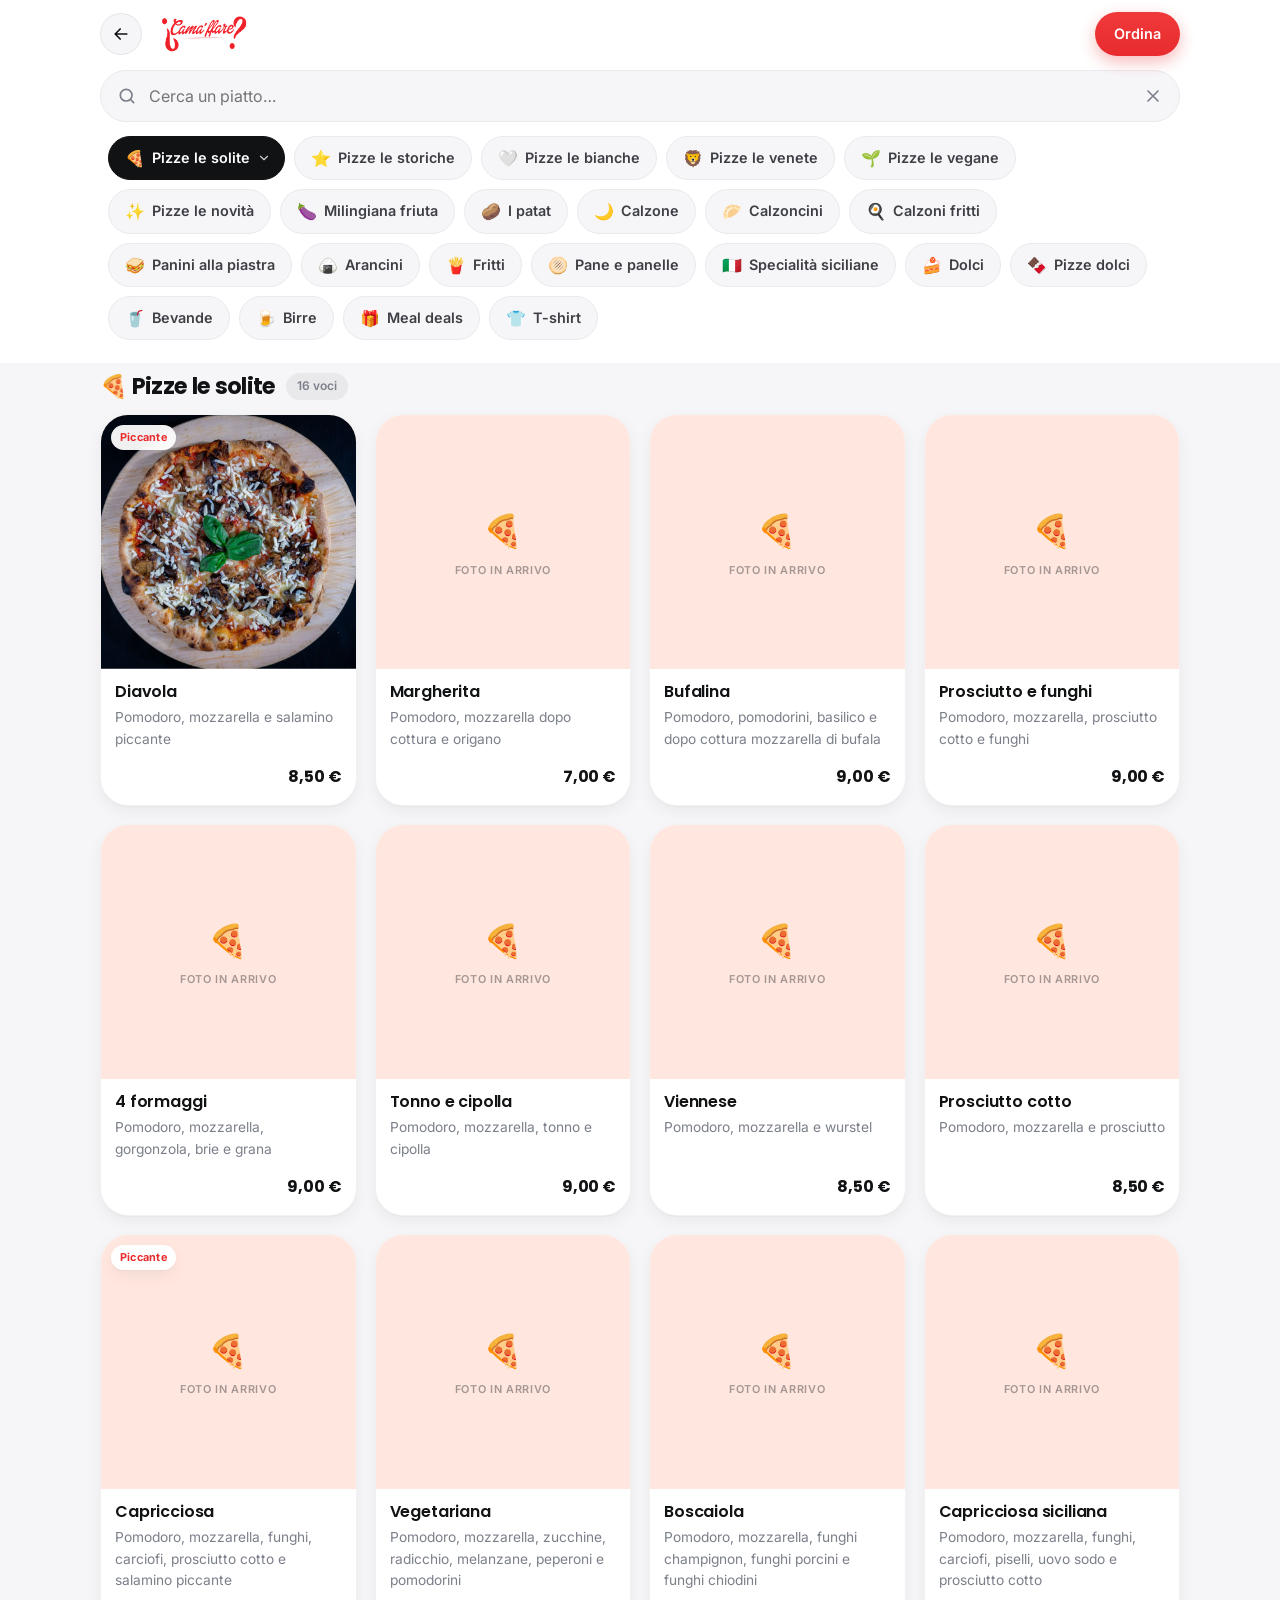
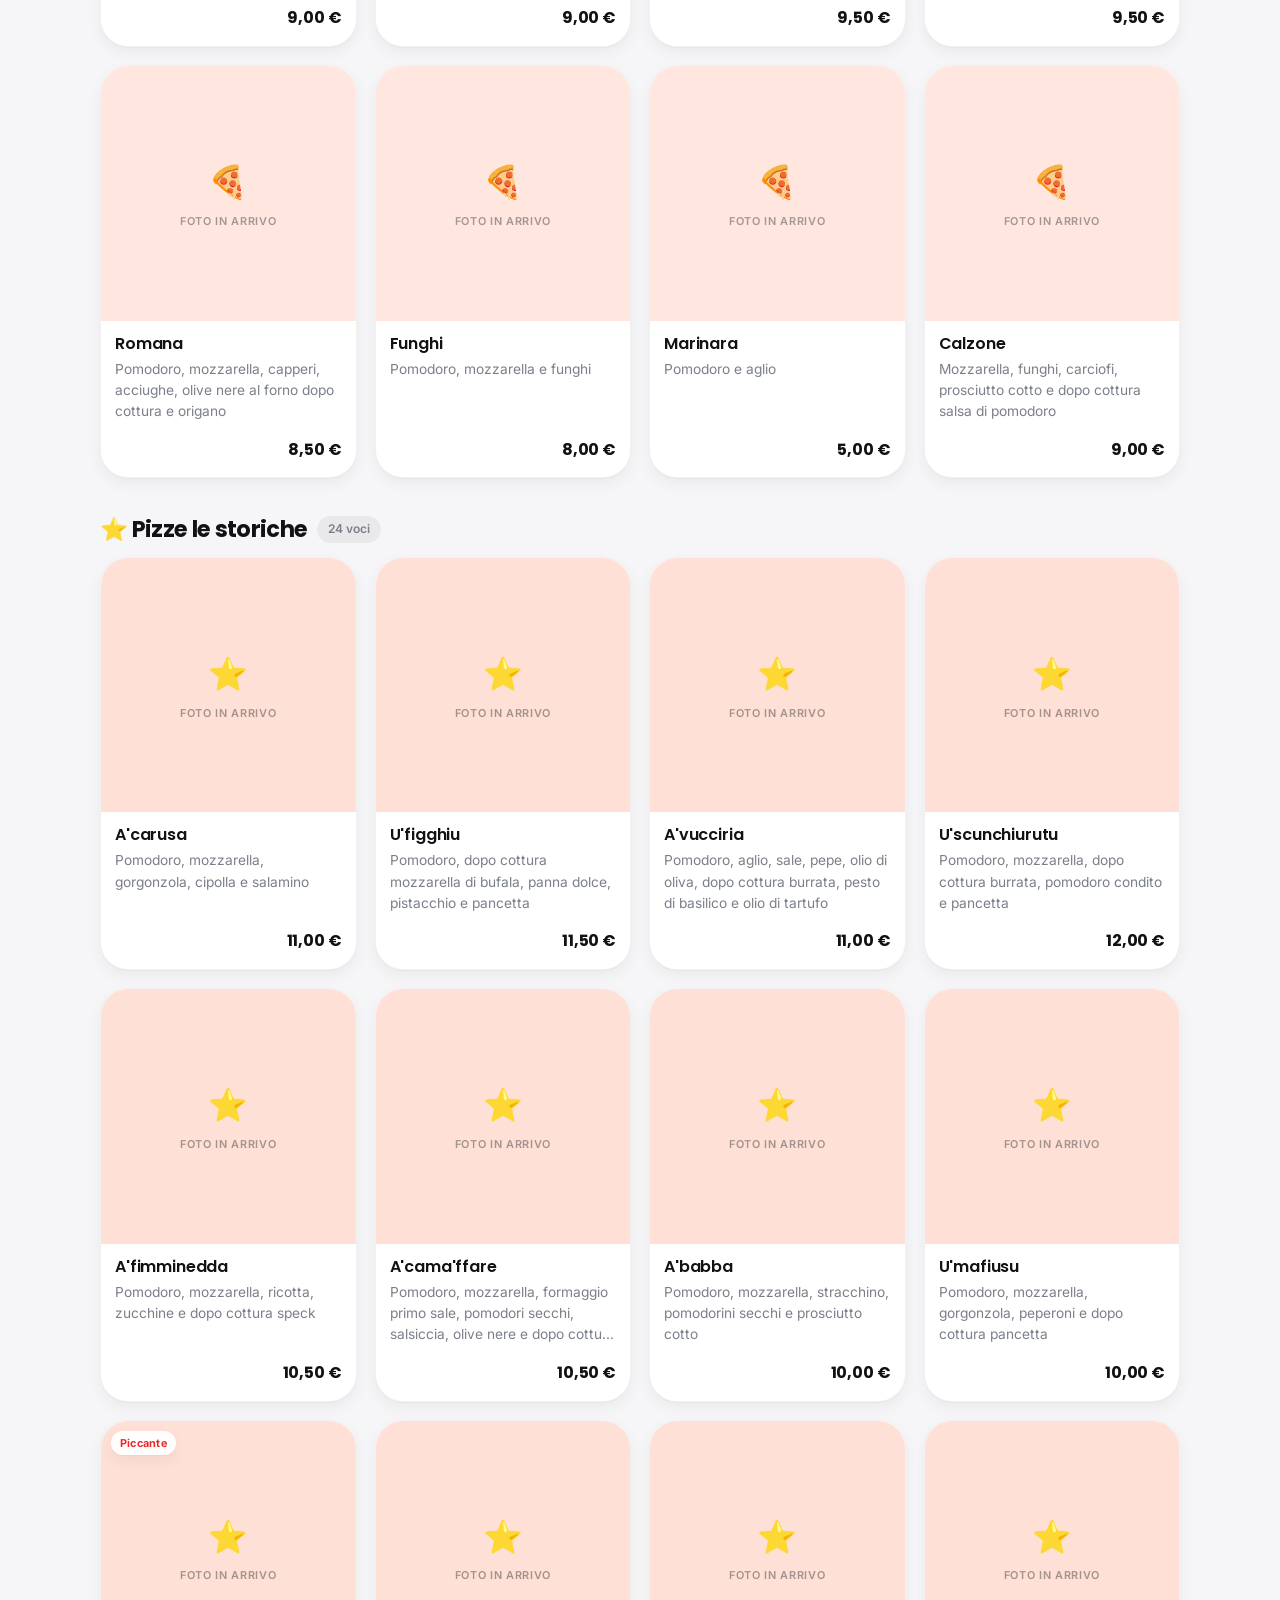
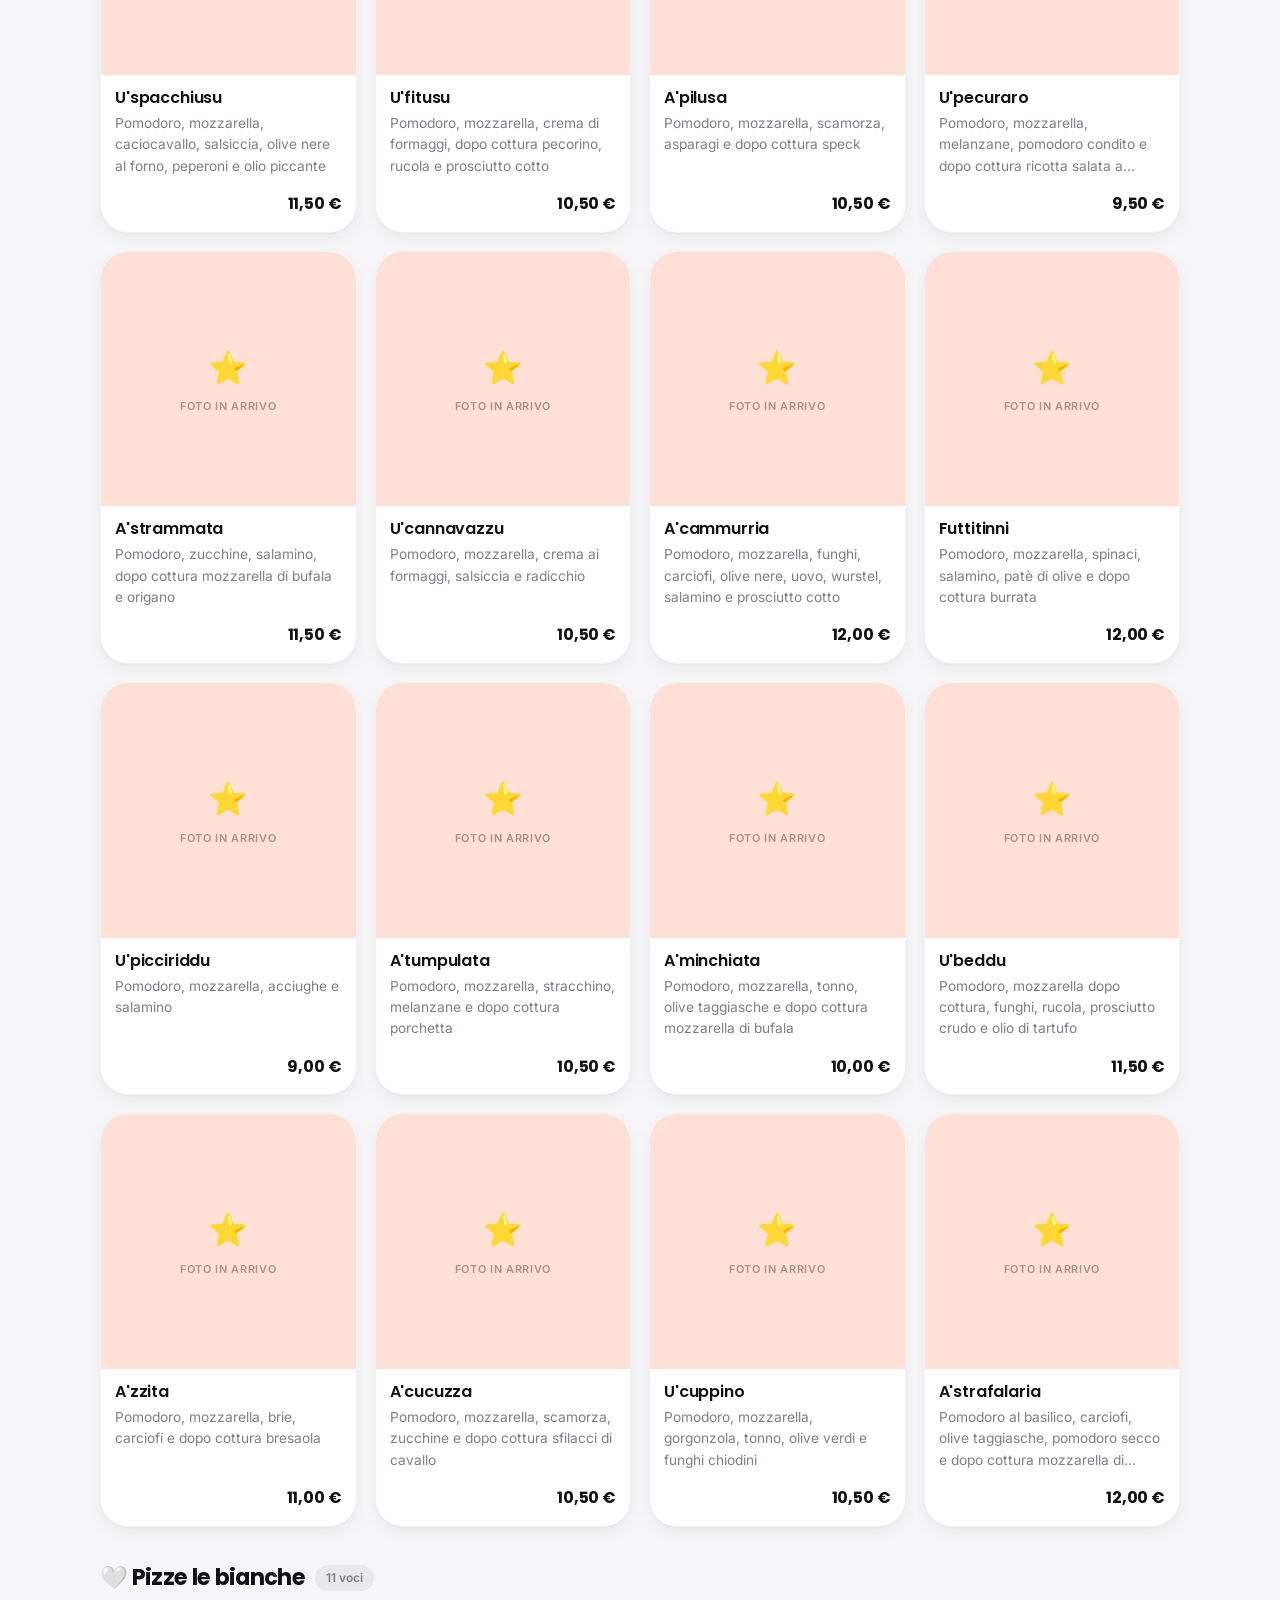
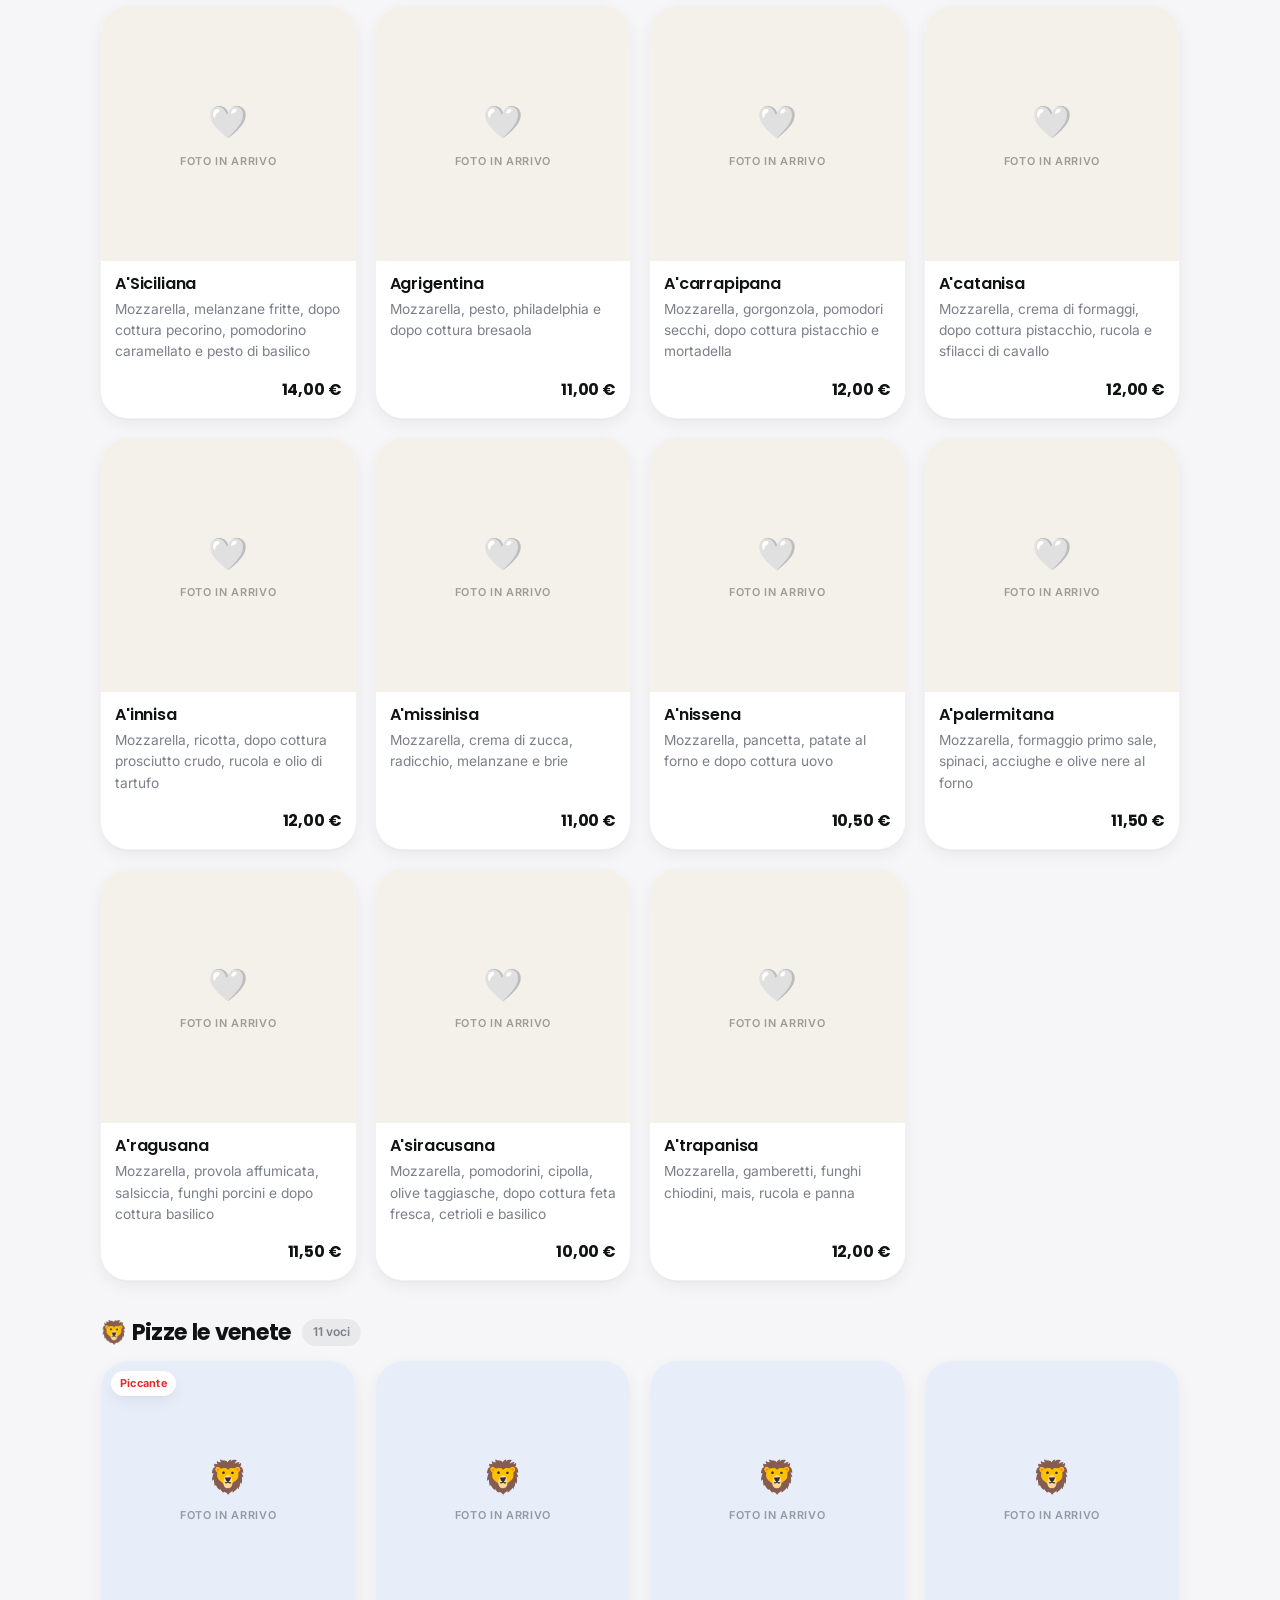
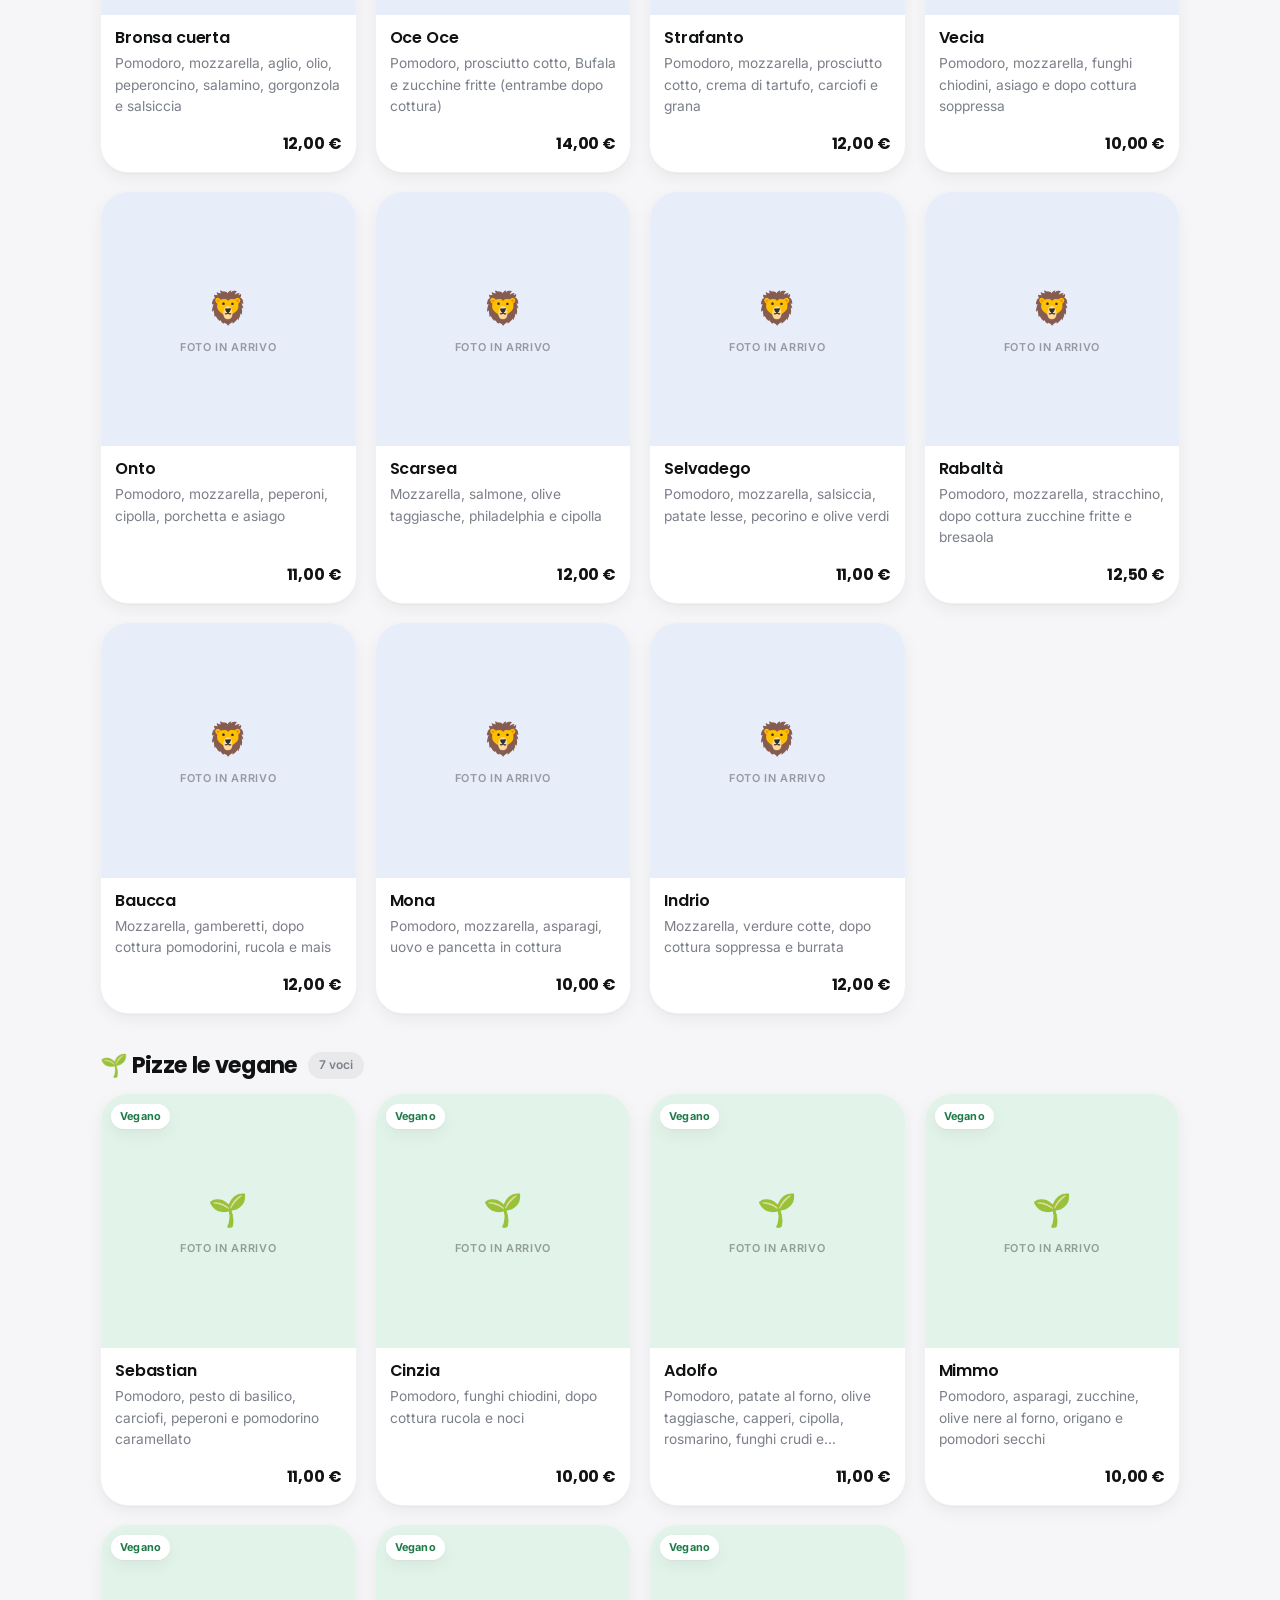
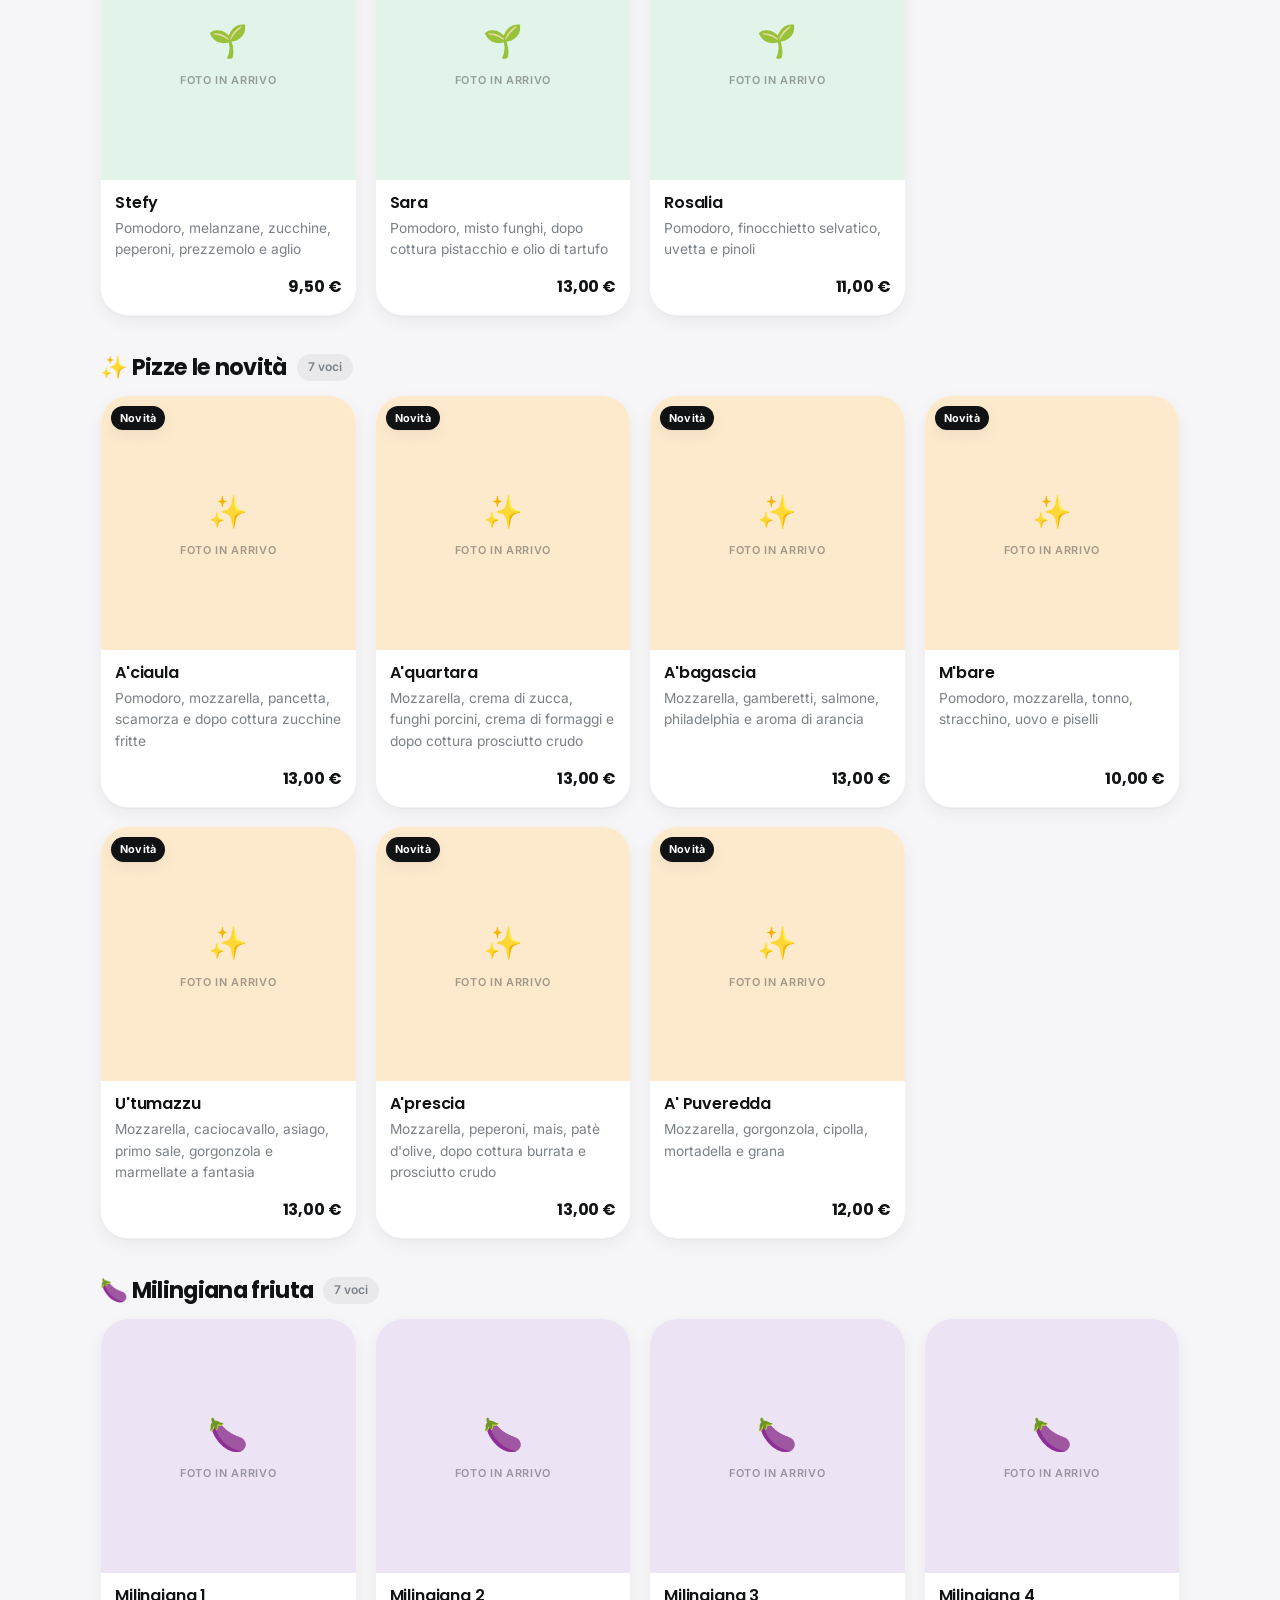
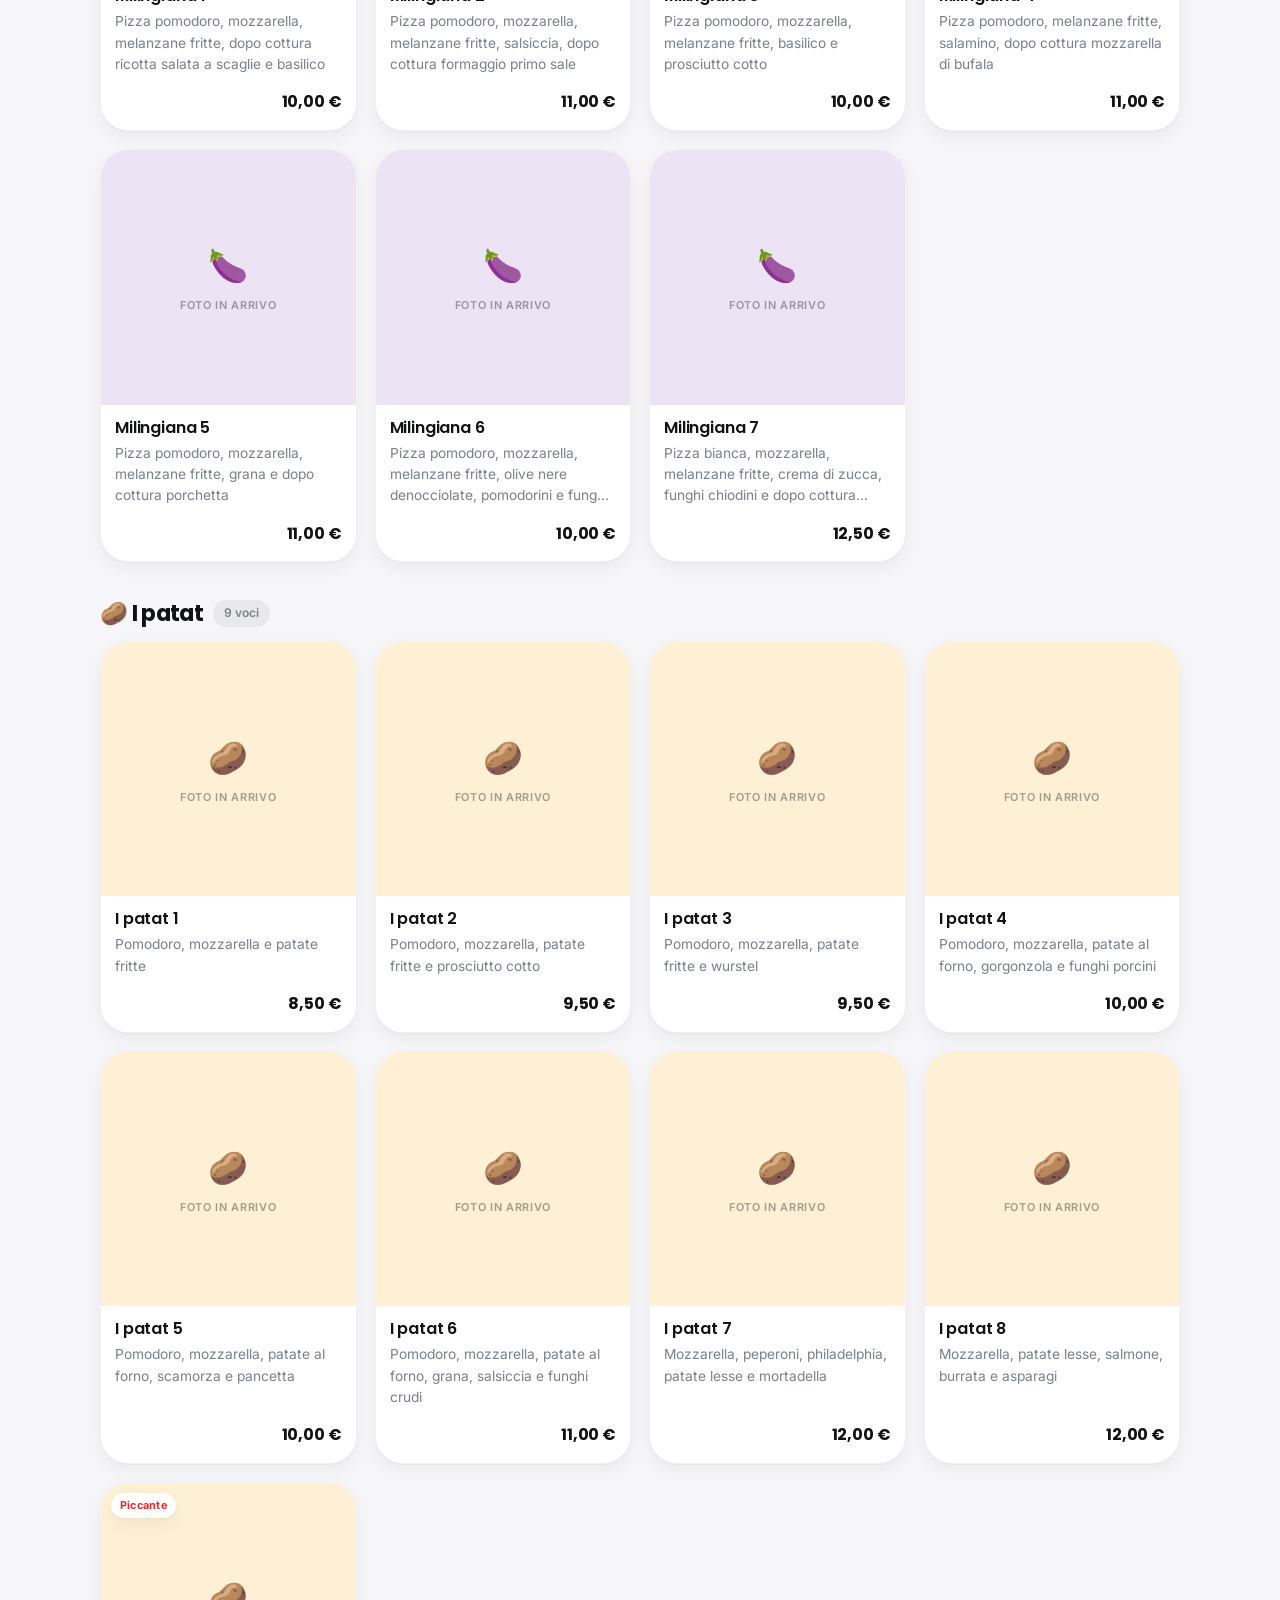
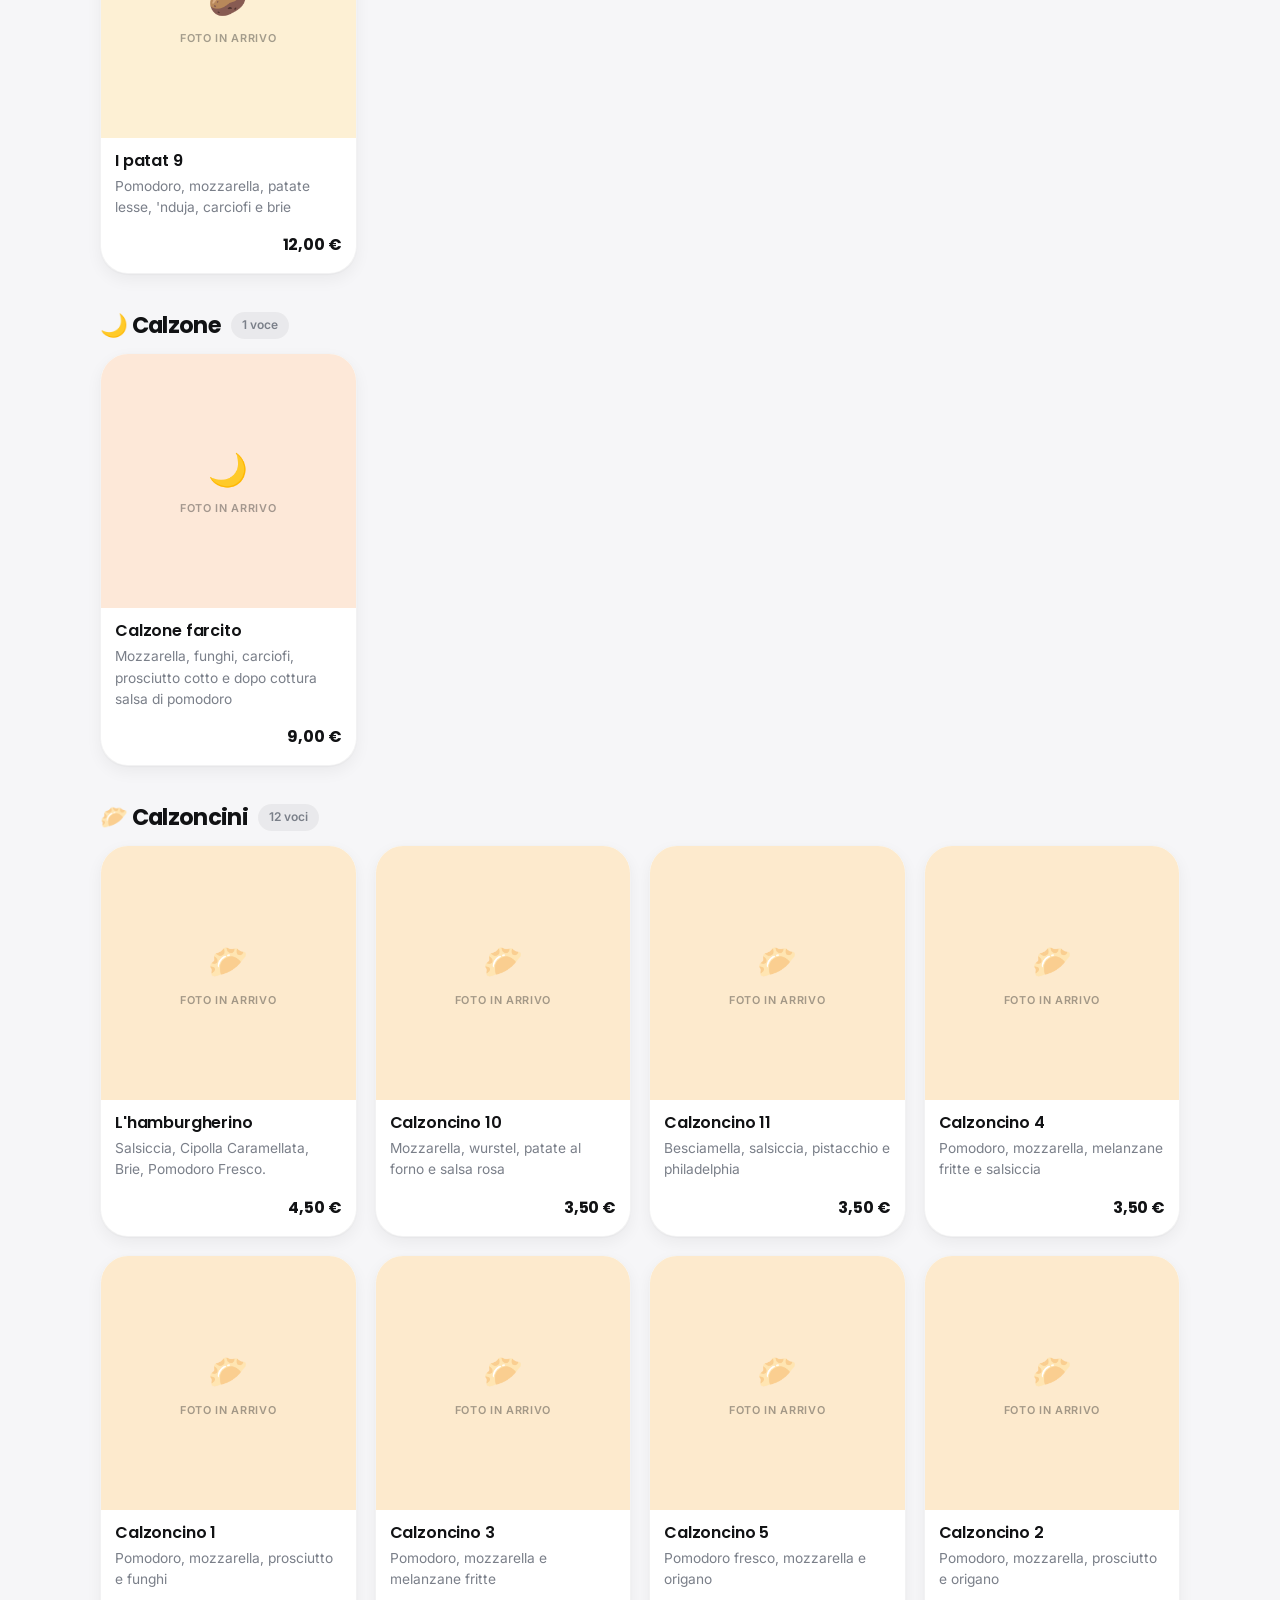
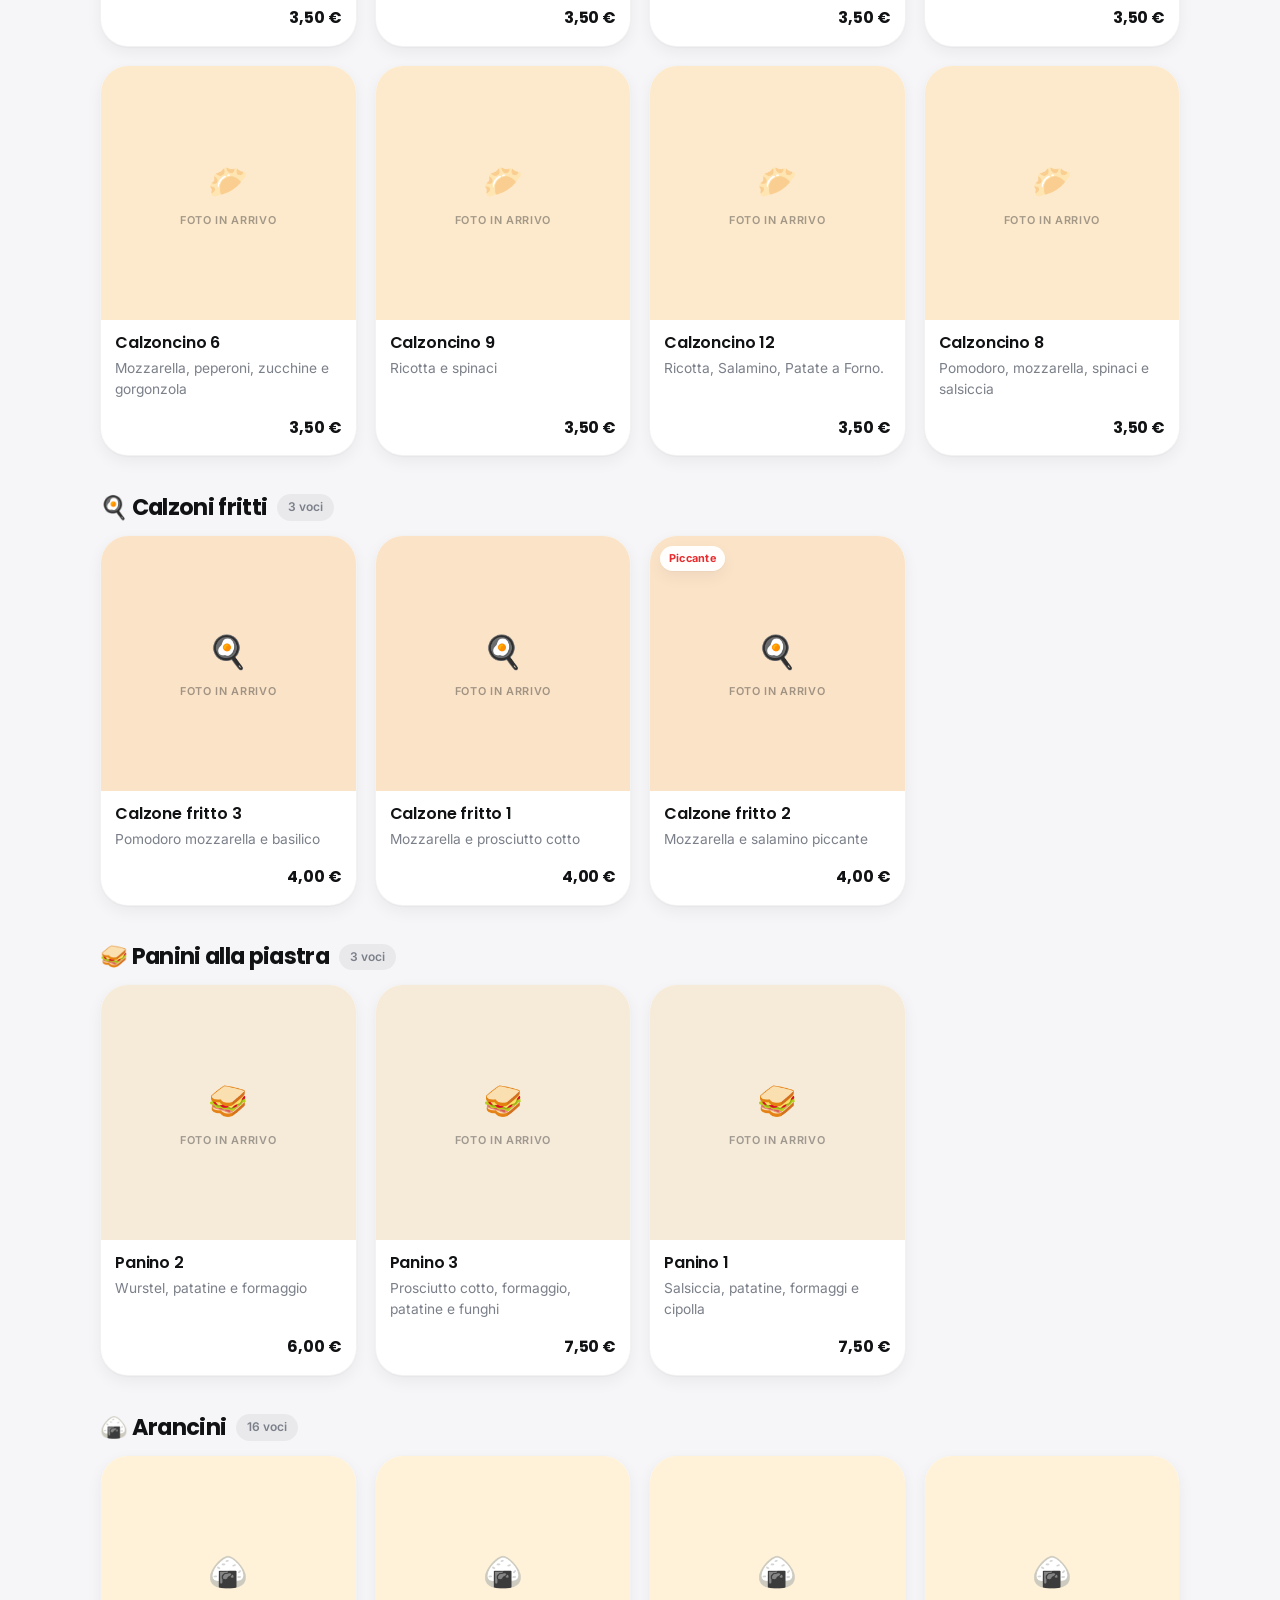
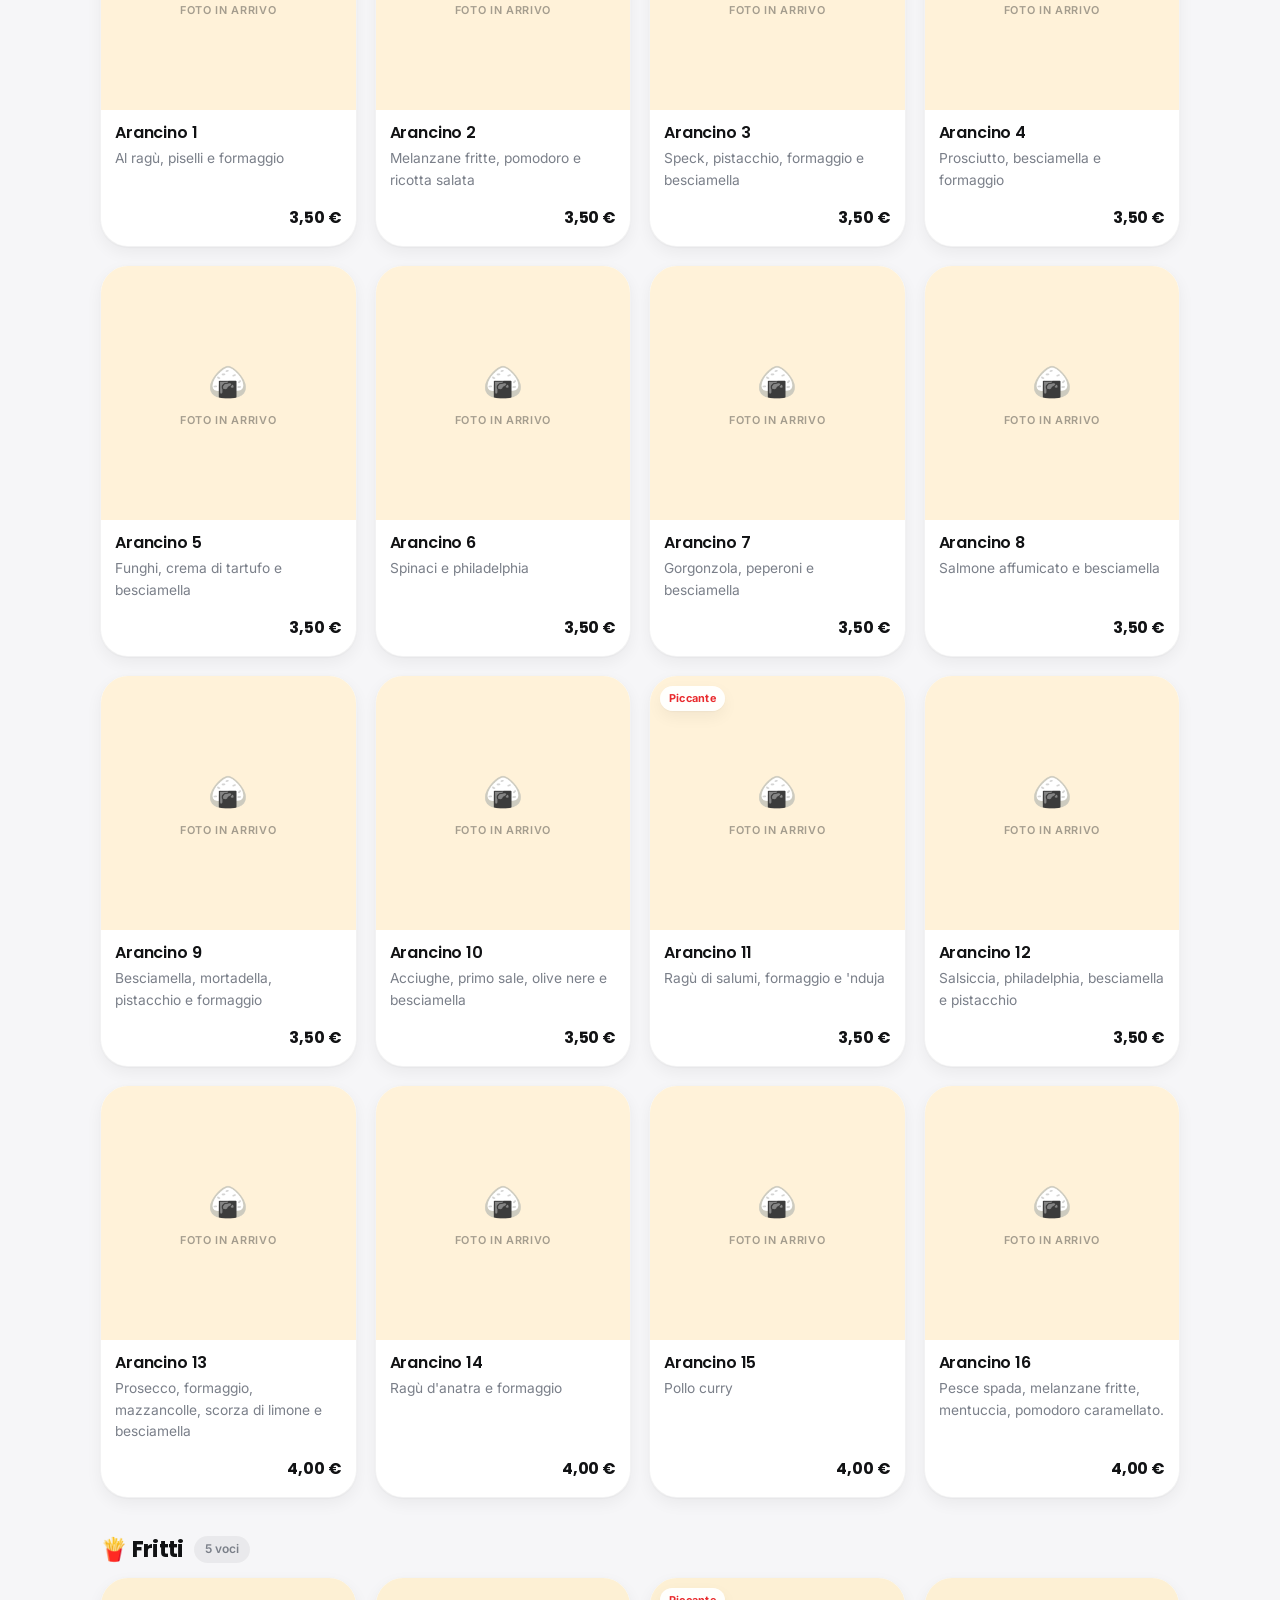
==== commit 3cdd5ac8: "migliorato ui ux" ====
--- a/menu.html
+++ b/menu.html
@@ -5,7 +5,7 @@
   <meta name="viewport" content="width=device-width, initial-scale=1.0, viewport-fit=cover">
   <title>Menu — Cama'ffare</title>
   <meta name="description" content="Il menu di Cama'ffare: pizze, arancini, calzoni e fritti, gastronomia, cannoli e dolci siciliani, opzioni vegane. Padova, Via Ludovico Ariosto 38.">
-  <meta name="theme-color" content="#ffffff">
+  <meta name="theme-color" content="#f6f6f8">
 
   <link rel="icon" href="public/logo/logo_red_squared_180.png">
   <link rel="apple-touch-icon" href="public/logo/logo_red_squared_180.png">
@@ -55,20 +55,34 @@
   Prezzi e disponibilità possono variare. Allergeni disponibili in negozio.
 </p>
 
-<nav class="tabbar" aria-label="Navigazione">
-  <a href="index.html">
-    <svg class="ico" viewBox="0 0 24 24" aria-hidden="true"><path d="M4 11l8-7 8 7v8a1 1 0 0 1-1 1h-4v-6H9v6H5a1 1 0 0 1-1-1z"/></svg>
-    <span>Home</span>
-  </a>
-  <a href="menu.html" class="is-active" aria-current="page">
-    <svg class="ico" viewBox="0 0 24 24" aria-hidden="true"><path d="M4 6h16M4 12h16M4 18h10"/></svg>
-    <span>Menu</span>
-  </a>
-  <a href="ordina.html">
-    <svg class="ico" viewBox="0 0 24 24" aria-hidden="true"><path d="M6 7h12l-1 12H7z"/><path d="M9 7a3 3 0 0 1 6 0"/></svg>
-    <span>Ordina</span>
-  </a>
-</nav>
+<dialog class="modal" id="cat-modal" aria-labelledby="cat-modal-title">
+  <div class="modal__box">
+    <div class="modal__head">
+      <h2 class="modal__title" id="cat-modal-title">Categorie</h2>
+      <button class="modal__close" type="button" data-close aria-label="Chiudi">
+        <svg class="ico" viewBox="0 0 24 24" aria-hidden="true"><path d="M6 6l12 12M18 6L6 18"/></svg>
+      </button>
+    </div>
+    <p class="modal__sub">Tocca una categoria per saltarci.</p>
+    <div class="catlist"><!-- generato da js/app.js --></div>
+  </div>
+</dialog>
+
+<dialog class="lightbox" id="foto-modal" aria-labelledby="foto-modal-title">
+  <figure class="lightbox__fig">
+    <button class="lightbox__close" type="button" data-close aria-label="Chiudi">
+      <svg class="ico" viewBox="0 0 24 24" aria-hidden="true"><path d="M6 6l12 12M18 6L6 18"/></svg>
+    </button>
+    <img class="lightbox__img" alt="">
+    <figcaption class="lightbox__cap">
+      <div class="lightbox__head">
+        <h2 class="lightbox__title" id="foto-modal-title"></h2>
+        <p class="lightbox__price"></p>
+      </div>
+      <p class="lightbox__desc"></p>
+    </figcaption>
+  </figure>
+</dialog>
 
 <script src="js/menu-data.js"></script>
 <script src="js/app.js"></script>
--- a/css/style.css
+++ b/css/style.css
@@ -1,7 +1,8 @@
 /* ============================================================
    CAMA'FFARE — stile del sito (responsive first)
    Struttura: 1) token  2) base  3) componenti condivisi
-              4) home   5) menu  6) ordina  7) tabbar
+              4) home   5) menu  5c) foto ingrandita
+              6) ordina  6b) modali
    ============================================================ */
 
 /* ---------- 1. TOKEN ---------- */
@@ -12,17 +13,25 @@
   --ink:          #111214;
   --ink-soft:     #3d3f45;
   --muted:        #7a7f89;
-  --bg:           #f5f6f8;
+  --bg:           #f6f6f8;
   --card:         #ffffff;
-  --line:         #ebecef;
+  --line:         #e9eaee;
 
   --r-sm: 12px;
-  --r-md: 18px;
-  --r-lg: 26px;
+  --r-md: 16px;
+  --r-lg: 22px;
+  --r-xl: 28px;
   --r-pill: 999px;
 
-  --shadow-sm: 0 1px 2px rgba(17,18,20,.05), 0 4px 14px rgba(17,18,20,.05);
-  --shadow-md: 0 8px 30px rgba(17,18,20,.09);
+  /* ombre a due strati: un contatto netto vicino + un alone largo e morbido */
+  --shadow-sm: 0 1px 2px rgba(17,18,20,.04), 0 6px 16px rgba(17,18,20,.05);
+  --shadow-md: 0 10px 34px rgba(17,18,20,.10);
+  --shadow-lg: 0 20px 50px rgba(17,18,20,.14);
+
+  /* vetro: usato dal tasto indietro sopra allo sfondo sfumato */
+  --glass-card: rgba(255,255,255,.86);
+
+  --ease: cubic-bezier(.2,.7,.3,1);
 
   --wrap: 1120px;
   --pad: 20px;
@@ -118,77 +127,171 @@
 .btn:active { transform: scale(.975); }
 .btn--block { width: 100%; }
 
-.btn--white         { background: #fff; color: var(--rosso); box-shadow: var(--shadow-md); }
-.btn--outline-white { background: transparent; color: #fff; border-color: rgba(255,255,255,.65); }
-.btn--primary       { background: var(--rosso); color: #fff; }
-.btn--soft          { background: var(--card); color: var(--ink); border-color: var(--line); }
-
-@media (hover: hover) {
-  .btn--white:hover         { background: #fff8f8; }
-  .btn--outline-white:hover { background: rgba(255,255,255,.14); border-color: #fff; }
-  .btn--primary:hover       { background: var(--rosso-scuro); }
-  .btn--soft:hover          { border-color: var(--ink); }
+.btn--white {
+  background: #fff;
+  color: var(--rosso);
+  box-shadow: 0 10px 26px rgba(60,0,0,.24), inset 0 -1px 0 rgba(0,0,0,.05);
+}
+/* bottone "di vetro": si appoggia sullo sfondo rosso invece di coprirlo */
+.btn--outline-white {
+  background: rgba(255,255,255,.12);
+  color: #fff;
+  border-color: rgba(255,255,255,.34);
+  backdrop-filter: blur(12px);
+  -webkit-backdrop-filter: blur(12px);
+}
+.btn--primary { background: var(--rosso); color: #fff; }
+.btn--soft    { background: var(--card); color: var(--ink); border-color: var(--line); }
+
+@media (hover: hover) {
+  .btn--white:hover {
+    background: #fff;
+    transform: translateY(-2px);
+    box-shadow: 0 16px 34px rgba(60,0,0,.3);
+  }
+  .btn--outline-white:hover {
+    background: rgba(255,255,255,.22);
+    border-color: rgba(255,255,255,.7);
+    transform: translateY(-2px);
+  }
+  .btn--primary:hover { background: var(--rosso-scuro); }
+  .btn--soft:hover    { border-color: var(--ink); }
 }
 
 /* ---------- 4. HOME (splash rossa) ---------- */
-.page-home { background: var(--rosso); }
+.page-home { background: #b81a1d; }
 
 .splash {
   position: relative;
+  isolation: isolate;          /* tiene aurora e grana dietro al contenuto */
   min-height: 100svh;
   display: flex;
   flex-direction: column;
-  justify-content: center;
-  align-items: center;
-  gap: 40px;
-  padding: 48px var(--pad) calc(28px + var(--safe-b));
-  background: radial-gradient(120% 90% at 50% 0%, #f4413f 0%, var(--rosso) 45%, #cf2124 100%);
+  justify-content: space-between;
+  align-items: center;
+  gap: 28px;
+  padding: 40px var(--pad) calc(24px + var(--safe-b));
+  background:
+    radial-gradient(95% 55% at 50% -8%, #ff6b52 0%, rgba(255,107,82,0) 62%),
+    linear-gradient(168deg, #ef3a38 0%, var(--rosso) 40%, #b81a1d 100%);
   color: #fff;
+  text-align: center;
+}
+
+/* aurora: macchie sfocate che si muovono piano, danno profondita' al rosso.
+   NB: il ritaglio sta qui e non su .splash, altrimenti su schermi bassi
+   il contenuto verrebbe tagliato senza poter scrollare */
+.splash__aurora {
+  position: absolute;
+  inset: 0;
+  z-index: -2;
   overflow: hidden;
-  text-align: center;
-}
-
-.splash__blob {
+  pointer-events: none;
+}
+.orb {
   position: absolute;
   border-radius: 50%;
-  background: rgba(255,255,255,.075);
+  filter: blur(70px);
+  will-change: transform;
+}
+.orb--a { width: 46vmax; height: 46vmax; top: -14%;    right: -12%; background: #ff8a5b; opacity: .5; }
+.orb--b { width: 40vmax; height: 40vmax; bottom: -12%; left: -16%;  background: #ff2f6b; opacity: .42; }
+.orb--c { width: 32vmax; height: 32vmax; top: 40%;     left: 44%;   background: #ffc861; opacity: .26; }
+
+@media (prefers-reduced-motion: no-preference) {
+  .orb   { animation: orb-float 20s ease-in-out infinite alternate; }
+  .orb--b { animation-duration: 26s; animation-delay: -7s; }
+  .orb--c { animation-duration: 32s; animation-delay: -14s; }
+}
+@keyframes orb-float {
+  from { transform: translate3d(0, 0, 0) scale(1); }
+  to   { transform: translate3d(5%, -7%, 0) scale(1.14); }
+}
+
+/* grana: toglie l'effetto "plastica" al gradiente. E' un SVG inline, zero richieste */
+.splash__grain {
+  position: absolute;
+  inset: 0;
+  z-index: -1;
   pointer-events: none;
-}
-.splash__blob--a { width: 460px; height: 460px; top: -170px; right: -150px; }
-.splash__blob--b { width: 360px; height: 360px; bottom: -140px; left: -130px; }
+  opacity: .22;
+  mix-blend-mode: overlay;
+  background-image: url("data:image/svg+xml,%3Csvg xmlns='http://www.w3.org/2000/svg' width='160' height='160'%3E%3Cfilter id='n'%3E%3CfeTurbulence type='fractalNoise' baseFrequency='.8' numOctaves='3'/%3E%3C/filter%3E%3Crect width='100%25' height='100%25' filter='url(%23n)'/%3E%3C/svg%3E");
+}
 
 .splash__inner {
   position: relative;
   display: flex;
   flex-direction: column;
   align-items: center;
-  gap: 14px;
-  max-width: 520px;
+  gap: 16px;
+  max-width: 560px;
   margin: auto 0;
 }
 
 .splash__logo {
-  /* logo_white_360.png e' 360x131: non superare i 360 per non sgranarlo */
-  width: clamp(210px, 74vw, 340px);
+  /* logo_white_512.png e' 512x512 (quadrato): non superare i 512 per non sgranarlo */
+  width: clamp(132px, 38vw, 188px);
   height: auto;
-  margin-bottom: 10px;
-  filter: drop-shadow(0 10px 30px rgba(0,0,0,.18));
+  filter: drop-shadow(0 18px 40px rgba(80,0,0,.32));
 }
 
 .splash__eyebrow {
-  font-size: .78rem;
+  display: inline-flex;
+  align-items: center;
+  padding: 7px 15px;
+  border-radius: var(--r-pill);
+  background: rgba(255,255,255,.13);
+  border: 1px solid rgba(255,255,255,.24);
+  backdrop-filter: blur(10px);
+  -webkit-backdrop-filter: blur(10px);
+  font-size: .7rem;
   font-weight: 600;
-  letter-spacing: .13em;
+  letter-spacing: .11em;
   text-transform: uppercase;
-  color: rgba(255,255,255,.82);
+  color: rgba(255,255,255,.94);
+}
+
+.splash__title {
+  font-size: clamp(1.85rem, 8vw, 2.9rem);
+  font-weight: 800;
+  letter-spacing: -.035em;
+  text-wrap: balance;
+  text-shadow: 0 8px 26px rgba(90,0,0,.22);
+}
+.splash__title em {
+  font-style: normal;
+  background: linear-gradient(180deg, #fff 20%, #ffd6b8 100%);
+  -webkit-background-clip: text;
+  background-clip: text;
+  color: transparent;
 }
 
 .splash__cta {
   display: flex;
   flex-direction: column;
   gap: 12px;
-  width: min(100%, 340px);
-  margin-top: 28px;
+  width: min(100%, 360px);
+  margin-top: 10px;
+}
+
+/* piccole etichette sotto ai bottoni: cosa si puo' fare, in due parole */
+.splash__tags {
+  display: flex;
+  flex-wrap: wrap;
+  justify-content: center;
+  gap: 8px;
+  margin: 4px 0 0;
+  padding: 0;
+  list-style: none;
+  font-size: .78rem;
+  color: rgba(255,255,255,.86);
+}
+.splash__tags li {
+  padding: 6px 13px;
+  border-radius: var(--r-pill);
+  background: rgba(255,255,255,.1);
+  border: 1px solid rgba(255,255,255,.17);
 }
 
 .splash__foot {
@@ -196,41 +299,121 @@
   display: flex;
   flex-wrap: wrap;
   justify-content: center;
-  gap: 6px 10px;
-  font-size: .86rem;
-  color: rgba(255,255,255,.82);
-}
-.splash__foot a { text-decoration: underline; text-underline-offset: 3px; }
+  gap: 8px;
+  font-size: .85rem;
+}
+.splash__foot a {
+  display: inline-flex;
+  align-items: center;
+  gap: 8px;
+  padding: 9px 15px;
+  border-radius: var(--r-pill);
+  background: rgba(255,255,255,.1);
+  border: 1px solid rgba(255,255,255,.18);
+  backdrop-filter: blur(10px);
+  -webkit-backdrop-filter: blur(10px);
+  color: rgba(255,255,255,.92);
+  transition: transform .18s ease, background-color .18s ease, border-color .18s ease;
+}
+.splash__foot a:active { transform: scale(.97); }
+.splash__foot .ico { width: 16px; height: 16px; opacity: .85; }
+
+@media (hover: hover) {
+  .splash__foot a:hover {
+    background: rgba(255,255,255,.2);
+    border-color: rgba(255,255,255,.42);
+    transform: translateY(-2px);
+  }
+}
+
+/* entrata in scena: ogni blocco sale con un piccolo ritardo */
+@media (prefers-reduced-motion: no-preference) {
+  .splash__inner > *,
+  .splash__foot { animation: rise-in .7s var(--ease) backwards; }
+  .splash__logo    { animation-delay: .05s; }
+  .splash__eyebrow { animation-delay: .14s; }
+  .splash__title   { animation-delay: .22s; }
+  .splash__cta     { animation-delay: .30s; }
+  .splash__tags    { animation-delay: .38s; }
+  .splash__foot    { animation-delay: .46s; }
+}
+@keyframes rise-in {
+  from { opacity: 0; transform: translateY(16px); }
+}
+@keyframes fade-in {
+  from { opacity: 0; }
+}
+
+@media (max-height: 720px) {
+  .splash { gap: 18px; padding-top: 28px; }
+  .splash__inner { gap: 12px; }
+  .splash__logo { width: clamp(104px, 30vw, 140px); }
+  .splash__title { font-size: clamp(1.5rem, 6.5vw, 2rem); }
+  .splash__cta { margin-top: 4px; }
+  .splash__foot { font-size: .8rem; }
+  .splash__foot a { padding: 7px 12px; }
+}
 
 @media (min-width: 700px) {
-  .splash__cta { flex-direction: row; width: auto; }
-  .splash__cta .btn { min-width: 200px; }
+  .splash { padding-top: 56px; gap: 40px; }
+  .splash__inner { gap: 18px; }
+  .splash__cta { flex-direction: row; width: auto; margin-top: 14px; }
+  .splash__cta .btn { min-width: 210px; }
+  .splash__foot { font-size: .88rem; }
 }
 
 /* ---------- 5. APPBAR (menu + ordina) ---------- */
-.page-app { padding-bottom: calc(88px + var(--safe-b)); }
+.page-app {
+  padding-bottom: calc(36px + var(--safe-b));
+}
+
+/* velo rosso appena accennato in cima alla pagina: e' fisso, cosi' resta
+   visibile solo nella prima schermata e non "cresce" con il contenuto */
+.page-app::before {
+  content: '';
+  position: fixed;
+  inset: 0 0 auto;
+  height: 340px;
+  z-index: -1;
+  pointer-events: none;
+  background: radial-gradient(110% 100% at 50% 0%, rgba(233,43,46,.10) 0%, rgba(233,43,46,0) 72%);
+}
 
 .appbar {
   position: relative;
   padding-top: 10px;
-  padding-bottom: 6px;
-  background: var(--bg);
-}
-
-/* menu.html: l'header intero (logo, bottoni, ricerca, categorie) resta in alto */
+  padding-bottom: 8px;
+  background: transparent;
+}
+
+/* menu.html: l'header intero (logo, bottoni, ricerca, categorie) resta in alto.
+   Fondo bianco pieno: niente vetro, le card non si intravedono sotto. */
 .appbar--sticky {
   position: sticky;
   top: 0;
   z-index: 20;
-  padding-bottom: 6px;
-  border-radius: 0;
-  transition: box-shadow .25s ease, border-radius .25s ease;
-}
-
+  background: var(--card);
+  border-bottom: 1px solid transparent;
+  transition: box-shadow .25s ease, border-color .25s ease;
+}
+
+/* sul bianco pieno i controlli hanno bisogno di un riempimento grigio,
+   altrimenti sparirebbero */
+.appbar--sticky .appbar__back {
+  background: var(--bg);
+  border-color: rgba(17,18,20,.07);
+  box-shadow: none;
+  backdrop-filter: none;
+  -webkit-backdrop-filter: none;
+}
+@media (hover: hover) {
+  .appbar--sticky .appbar__back:hover { background: #eceef2; }
+}
+
+/* indietro e logo attaccati a sinistra, l'azione spinta a destra dal margin auto */
 .appbar__row {
   display: flex;
   align-items: center;
-  justify-content: space-between;
   gap: 12px;
   min-height: 48px;
 }
@@ -242,25 +425,61 @@
   width: 42px;
   height: 42px;
   border-radius: 50%;
-  background: var(--card);
+  background: var(--glass-card);
+  border: 1px solid rgba(17,18,20,.06);
+  backdrop-filter: blur(10px);
+  -webkit-backdrop-filter: blur(10px);
   box-shadow: var(--shadow-sm);
-}
+  transition: transform .18s var(--ease), background-color .18s ease;
+}
+.appbar__back:active { transform: scale(.93); }
 
 .appbar__logo { width: 100px; height: auto; }   /* logo_red_180.png, 180x64 */
+.appbar__brand {
+  display: inline-flex;
+  transition: transform .18s var(--ease);
+  transform-origin: left center;
+}
+.appbar__brand:active { transform: scale(.96); }
 
 .appbar__action {
-  padding: 10px 18px;
+  margin-left: auto;
+  padding: 11px 19px;
   border-radius: var(--r-pill);
-  background: var(--rosso);
+  background: linear-gradient(180deg, #f0393a 0%, var(--rosso) 100%);
   color: #fff;
   font-weight: 600;
   font-size: .9rem;
+  box-shadow: 0 6px 16px rgba(233,43,46,.32);
+  transition: transform .18s var(--ease), box-shadow .18s var(--ease);
+}
+.appbar__action:active { transform: scale(.96); }
+
+@media (hover: hover) {
+  .appbar__back:hover   { background: #fff; transform: translateY(-1px); }
+  .appbar__action:hover { transform: translateY(-2px); box-shadow: 0 10px 22px rgba(233,43,46,.4); }
+}
+
+.appbar__eyebrow {
+  display: inline-flex;
+  align-items: center;
+  margin-top: 18px;
+  padding: 6px 13px;
+  border-radius: var(--r-pill);
+  background: var(--rosso-chiaro);
+  color: var(--rosso);
+  font-size: .7rem;
+  font-weight: 700;
+  letter-spacing: .1em;
+  text-transform: uppercase;
 }
 
 .appbar__title {
-  margin-top: 14px;
-  font-size: clamp(1.9rem, 7.5vw, 2.6rem);
+  margin-top: 12px;
+  font-size: clamp(2rem, 8vw, 2.7rem);
   font-weight: 800;
+  letter-spacing: -.035em;
+  text-wrap: balance;
 }
 .appbar__title::after {
   content: '.';
@@ -268,16 +487,16 @@
 }
 
 .appbar__sub {
-  margin-top: 6px;
+  margin-top: 8px;
   color: var(--muted);
-  font-size: .95rem;
-}
-
-/* --- stato agganciato: l'header resta chiaro, compare solo un'ombra
-       che lo separa dalle card che ci passano sotto.
-       La classe .is-stuck la mette js/app.js --- */
+  font-size: .98rem;
+}
+
+/* --- stato agganciato: compare solo una riga sottile + un'ombra bassa
+       che stacca l'header dalle card. La classe .is-stuck la mette js/app.js --- */
 .appbar--sticky.is-stuck {
-  box-shadow: 0 6px 16px rgba(17,18,20,.08);
+  border-bottom-color: rgba(17,18,20,.07);
+  box-shadow: 0 10px 30px rgba(17,18,20,.07);
 }
 
 /* --- ricerca --- */
@@ -285,15 +504,22 @@
   display: flex;
   align-items: center;
   gap: 10px;
-  margin-top: 10px;
-  padding: 0 16px;
-  height: 50px;
-  background: var(--card);
+  margin-top: 12px;
+  padding: 0 8px 0 16px;
+  height: 52px;
+  background: var(--bg);
   border: 1px solid var(--line);
   border-radius: var(--r-pill);
-  box-shadow: var(--shadow-sm);
-}
-.search .ico { color: var(--muted); }
+  transition: background-color .18s ease, border-color .18s ease, box-shadow .18s ease;
+}
+/* il campo ha outline:none, quindi il fuoco lo segnala il contenitore */
+.search:focus-within {
+  background: #fff;
+  border-color: rgba(233,43,46,.5);
+  box-shadow: 0 0 0 4px rgba(233,43,46,.13);
+}
+.search .ico { color: var(--muted); transition: color .18s ease; }
+.search:focus-within > .ico { color: var(--rosso); }
 .search input {
   flex: 1;
   min-width: 0;
@@ -306,22 +532,31 @@
 .search input::-webkit-search-cancel-button { display: none; }
 .search__clear {
   display: inline-flex;
-  padding: 4px;
+  padding: 8px;
   border: 0;
   border-radius: 50%;
   background: none;
   color: var(--muted);
   cursor: pointer;
+  transition: background-color .16s ease, color .16s ease;
+}
+.search__clear:active { background: rgba(17,18,20,.08); }
+@media (hover: hover) {
+  .search__clear:hover { background: rgba(17,18,20,.06); color: var(--ink); }
 }
 
 /* --- chip categorie --- */
 .chips {
   display: flex;
-  gap: 10px;
-  padding: 12px var(--pad);
+  gap: 9px;
+  padding: 14px var(--pad);
   overflow-x: auto;
   scrollbar-width: none;
   -webkit-overflow-scrolling: touch;
+  scroll-snap-type: x proximity;
+  /* i bordi sfumano: si capisce a colpo d'occhio che la fila continua */
+  mask-image: linear-gradient(90deg, transparent 0, #000 18px, #000 calc(100% - 18px), transparent 100%);
+  -webkit-mask-image: linear-gradient(90deg, transparent 0, #000 18px, #000 calc(100% - 18px), transparent 100%);
 }
 .chips::-webkit-scrollbar { display: none; }
 
@@ -333,15 +568,23 @@
   padding: 10px 16px;
   border: 1px solid var(--line);
   border-radius: var(--r-pill);
-  background: var(--card);
+  background: var(--bg);
   color: var(--ink-soft);
   font-weight: 600;
   font-size: .9rem;
   white-space: nowrap;
   cursor: pointer;
-  transition: background-color .16s ease, color .16s ease, border-color .16s ease;
-}
+  scroll-snap-align: center;
+  transition: background-color .18s ease, color .18s ease,
+              border-color .18s ease, transform .18s var(--ease),
+              box-shadow .18s ease;
+}
+.chip:active { transform: scale(.95); }
 .chip__ico { font-size: 1rem; line-height: 1; }
+/* compare solo sulla chip scelta: e' l'invito a toccarla di nuovo
+   per aprire l'elenco completo */
+.chip__more { display: none; width: 14px; height: 14px; margin-right: -3px; opacity: .8; }
+.chip[aria-current] .chip__more { display: block; }
 .chip[aria-current] {
   background: var(--ink);
   border-color: var(--ink);
@@ -351,8 +594,8 @@
 .chip--off { display: none; }
 
 @media (hover: hover) {
-  .chip:hover { border-color: var(--ink); }
-  .chip[aria-current]:hover { background: var(--ink); }
+  .chip:hover { border-color: rgba(17,18,20,.28); transform: translateY(-1px); }
+  .chip[aria-current]:hover { background: var(--ink); border-color: var(--ink); }
 }
 
 @media (min-width: 1160px) {
@@ -361,27 +604,34 @@
     margin-inline: auto;
     flex-wrap: wrap;
     overflow-x: visible;
+    mask-image: none;
+    -webkit-mask-image: none;
   }
 }
 
 /* ---------- 5b. GRIGLIA MENU ---------- */
-.menu-main { padding-top: 8px; }
+.menu-main { padding-top: 10px; }
 
 .menu-group { scroll-margin-top: calc(var(--stick-h, 170px) + 12px); }
-.menu-group + .menu-group { margin-top: 34px; }
+.menu-group + .menu-group { margin-top: 38px; }
 
 .menu-group__head {
   display: flex;
-  align-items: baseline;
+  align-items: center;
   gap: 10px;
   margin: 0 0 14px;
 }
 .menu-group__head h2 {
-  font-size: 1.35rem;
+  font-size: 1.4rem;
   font-weight: 700;
+  letter-spacing: -.03em;
 }
 .menu-group__count {
-  font-size: .85rem;
+  padding: 4px 11px;
+  border-radius: var(--r-pill);
+  background: rgba(17,18,20,.05);
+  font-size: .75rem;
+  font-weight: 600;
   color: var(--muted);
 }
 
@@ -397,27 +647,46 @@
   display: flex;
   flex-direction: column;
   background: var(--card);
-  border: 1px solid var(--line);
-  border-radius: var(--r-lg);
+  border: 1px solid rgba(17,18,20,.05);
+  border-radius: var(--r-xl);
   overflow: hidden;
   box-shadow: var(--shadow-sm);
-  transition: transform .18s ease, box-shadow .18s ease;
-}
-@media (hover: hover) {
-  .item:hover { transform: translateY(-3px); box-shadow: var(--shadow-md); }
-}
-
+  transition: transform .22s var(--ease), box-shadow .22s var(--ease);
+}
+@media (hover: hover) {
+  .item:hover { transform: translateY(-4px); box-shadow: var(--shadow-lg); }
+  .item:hover .item__media img { transform: scale(1.06); }
+}
+
+/* con una foto e' un <button>, senza resta un <div>: qui vale per entrambi */
 .item__media {
   position: relative;
+  display: block;
+  width: 100%;
   aspect-ratio: 1 / 1;
+  padding: 0;
+  border: 0;
+  overflow: hidden;
   background: var(--rosso-chiaro);
-}
+  font: inherit;
+  color: inherit;
+  text-align: left;
+  cursor: zoom-in;
+}
+.item--senza-foto .item__media { cursor: default; }
+/* il bordo del fuoco va disegnato dentro: la card taglia tutto quello che esce */
+.item__media:focus-visible { outline-offset: -3px; }
+/* la foto va posizionata come il placeholder, altrimenti resterebbe sotto
+   (un elemento assoluto vince sempre su uno statico) e si vedrebbe l'icona sopra.
+   Cosi' invece l'icona resta visibile solo finche' la foto non e' arrivata. */
 .item__media img {
+  position: absolute;
+  inset: 0;
   width: 100%;
   height: 100%;
   object-fit: cover;
-}
-
+  transition: transform .5s var(--ease);
+}
 /* placeholder mostrato finche' la foto non esiste */
 .item__ph {
   position: absolute;
@@ -439,6 +708,7 @@
 
 .item__tags {
   position: absolute;
+  z-index: 1;
   top: 10px;
   left: 10px;
   display: flex;
@@ -449,6 +719,8 @@
   padding: 4px 9px;
   border-radius: var(--r-pill);
   background: rgba(255,255,255,.94);
+  backdrop-filter: blur(6px);
+  -webkit-backdrop-filter: blur(6px);
   font-size: .68rem;
   font-weight: 700;
   letter-spacing: .02em;
@@ -462,9 +734,9 @@
 .item__body {
   display: flex;
   flex-direction: column;
-  gap: 6px;
+  gap: 5px;
   flex: 1;
-  padding: 14px 15px 16px;
+  padding: 13px 14px 15px;
 }
 
 .item__name {
@@ -472,6 +744,7 @@
   font-size: 1rem;
   font-weight: 600;
   line-height: 1.25;
+  letter-spacing: -.01em;
 }
 
 .item__desc {
@@ -483,34 +756,137 @@
   overflow: hidden;
 }
 
+/* margin-top:auto lo spinge in fondo: nelle card della stessa fila i prezzi
+   finiscono alla stessa altezza anche con descrizioni di lunghezza diversa */
 .item__price {
   margin-top: auto;
-  padding-top: 8px;
+  padding-top: 10px;
+  text-align: right;
   font-family: var(--font-head);
   font-weight: 700;
-  color: var(--rosso);
+  font-size: 1rem;
+  letter-spacing: -.01em;
+  color: var(--ink);
 }
 
 .menu-empty {
-  padding: 48px 0 20px;
+  padding: 56px 0 20px;
   text-align: center;
   color: var(--muted);
 }
-.menu-empty strong { display: block; color: var(--ink); font-size: 1.1rem; margin-bottom: 6px; }
+.menu-empty strong { display: block; color: var(--ink); font-size: 1.15rem; margin-bottom: 6px; }
+.menu-empty span { display: block; font-size: 2.4rem; margin-bottom: 10px; }
 
 .menu-note {
-  margin-top: 30px;
+  margin-top: 34px;
   font-size: .82rem;
   color: var(--muted);
   text-align: center;
 }
 
+/* i gruppi entrano con una dissolvenza: durante la ricerca fa capire
+   che i risultati sono cambiati, senza spostare nulla */
+@media (prefers-reduced-motion: no-preference) {
+  .menu-group,
+  .menu-empty { animation: fade-in .3s ease backwards; }
+}
+
+/* ---------- 5c. FOTO INGRANDITA ---------- */
+.lightbox {
+  width: min(100% - 24px, 560px);
+  max-height: calc(100dvh - 40px);
+  padding: 0;
+  border: 0;
+  border-radius: var(--r-xl);
+  background: var(--card);
+  color: var(--ink);
+  box-shadow: var(--shadow-lg);
+  overflow: hidden;
+}
+.lightbox::backdrop {
+  background: rgba(8,8,10,.72);
+  backdrop-filter: blur(4px);
+  -webkit-backdrop-filter: blur(4px);
+}
+
+.lightbox__fig {
+  display: flex;
+  flex-direction: column;
+  max-height: calc(100dvh - 40px);
+  margin: 0;
+}
+
+.lightbox__img {
+  width: 100%;
+  max-height: 62dvh;
+  object-fit: cover;
+  background: var(--rosso-chiaro);
+}
+
+/* tondo chiaro sopra alla foto: funziona sia su immagini scure che chiare */
+.lightbox__close {
+  position: absolute;
+  z-index: 1;
+  top: 12px;
+  right: 12px;
+  display: grid;
+  place-items: center;
+  width: 38px;
+  height: 38px;
+  border: 0;
+  border-radius: 50%;
+  background: rgba(255,255,255,.9);
+  backdrop-filter: blur(8px);
+  -webkit-backdrop-filter: blur(8px);
+  color: var(--ink);
+  cursor: pointer;
+  box-shadow: 0 4px 14px rgba(8,8,10,.28);
+  transition: background-color .16s ease, transform .16s var(--ease);
+}
+.lightbox__close:active { transform: scale(.92); }
+@media (hover: hover) {
+  .lightbox__close:hover { background: #fff; }
+}
+
+.lightbox__cap {
+  padding: 18px 20px 22px;
+  overflow-y: auto;
+}
+.lightbox__head {
+  display: flex;
+  align-items: baseline;
+  gap: 14px;
+}
+.lightbox__title {
+  font-size: 1.3rem;
+  font-weight: 700;
+  letter-spacing: -.025em;
+}
+.lightbox__price {
+  margin-left: auto;
+  flex: none;
+  font-family: var(--font-head);
+  font-weight: 700;
+  font-size: 1.1rem;
+  color: var(--rosso);
+}
+.lightbox__desc {
+  margin-top: 8px;
+  color: var(--muted);
+  font-size: .95rem;
+}
+
+@media (prefers-reduced-motion: no-preference) {
+  .lightbox[open]           { animation: modal-in .28s var(--ease); }
+  .lightbox[open]::backdrop { animation: fade-in .28s ease; }
+}
+
 /* ---------- 6. ORDINA ---------- */
 .order {
   display: flex;
   flex-direction: column;
   gap: 12px;
-  padding-top: 18px;
+  padding-top: 20px;
   max-width: 660px;
 }
 
@@ -518,23 +894,24 @@
   display: flex;
   align-items: center;
   gap: 14px;
-  padding: 16px;
+  padding: 15px 16px;
   background: var(--card);
-  border: 1px solid var(--line);
-  border-radius: var(--r-lg);
+  border: 1px solid rgba(17,18,20,.05);
+  border-radius: var(--r-xl);
   box-shadow: var(--shadow-sm);
-  transition: transform .16s ease, box-shadow .16s ease, border-color .16s ease;
-}
-.opt:active { transform: scale(.99); }
-@media (hover: hover) {
-  .opt:hover { box-shadow: var(--shadow-md); border-color: transparent; }
+  transition: transform .18s var(--ease), box-shadow .18s var(--ease);
+}
+.opt:active { transform: scale(.985); }
+@media (hover: hover) {
+  .opt:hover { transform: translateY(-2px); box-shadow: var(--shadow-md); }
+  .opt:hover .opt__arrow { transform: translateX(4px); color: var(--ink); }
 }
 
 .opt__icon {
   display: grid;
   place-items: center;
-  width: 52px;
-  height: 52px;
+  width: 54px;
+  height: 54px;
   flex: none;
   border-radius: var(--r-md);
   background: var(--ink);
@@ -542,6 +919,7 @@
   font-family: var(--font-head);
   font-weight: 800;
   font-size: 1.05rem;
+  box-shadow: inset 0 1px 0 rgba(255,255,255,.22);
 }
 .opt__icon img { width: 34px; height: auto; }
 .opt__icon .ico { width: 24px; height: 24px; fill: currentColor; stroke: none; }
@@ -551,63 +929,234 @@
   font-family: var(--font-head);
   font-weight: 600;
   font-size: 1.05rem;
+  letter-spacing: -.01em;
 }
 .opt__desc { font-size: .86rem; color: var(--muted); }
 
-.opt__arrow { margin-left: auto; color: var(--muted); }
-
-.opt--app      .opt__icon { background: var(--rosso); }
-.opt--justeat  .opt__icon { background: #ff8000; }
-.opt--glovo    .opt__icon { background: #ffc244; color: #163a5f; }
-.opt--deliveroo .opt__icon { background: #00ccbc; }
-.opt--call     .opt__icon { background: var(--ink); }
+.opt__arrow {
+  margin-left: auto;
+  color: var(--muted);
+  transition: transform .18s var(--ease), color .18s ease;
+}
+
+/* ogni canale porta il proprio colore, con l'ombra intonata */
+.opt--app       .opt__icon { background: linear-gradient(145deg, #ff5f4a, var(--rosso));
+                             box-shadow: inset 0 1px 0 rgba(255,255,255,.25), 0 8px 18px rgba(233,43,46,.3); }
+.opt--justeat   .opt__icon { background: linear-gradient(145deg, #ffa340, #ff8000);
+                             box-shadow: inset 0 1px 0 rgba(255,255,255,.3), 0 8px 18px rgba(255,128,0,.32); }
+.opt--glovo     .opt__icon { background: linear-gradient(145deg, #ffd977, #ffc244); color: #163a5f;
+                             box-shadow: inset 0 1px 0 rgba(255,255,255,.5), 0 8px 18px rgba(255,194,68,.4); }
+.opt--deliveroo .opt__icon { background: linear-gradient(145deg, #3ce4d6, #00ccbc);
+                             box-shadow: inset 0 1px 0 rgba(255,255,255,.3), 0 8px 18px rgba(0,204,188,.32); }
+.opt--call      .opt__icon { background: linear-gradient(145deg, #40434b, #111214);
+                             box-shadow: inset 0 1px 0 rgba(255,255,255,.16), 0 8px 18px rgba(17,18,20,.28); }
 
 .order__where {
+  position: relative;
   margin-top: 26px;
+  padding: 24px;
+  border-radius: var(--r-xl);
+  background: linear-gradient(150deg, #2a2d34 0%, #111214 70%);
+  color: #fff;
+  box-shadow: var(--shadow-md);
+}
+.order__where h2 { font-size: 1.25rem; letter-spacing: -.02em; }
+.order__where p { margin-top: 6px; color: rgba(255,255,255,.72); font-size: .95rem; }
+.order__where-cta { display: flex; flex-wrap: wrap; gap: 10px; margin-top: 18px; }
+.order__where-cta .btn { padding: 12px 20px; font-size: .95rem; }
+.order__where-cta .btn--primary {
+  background: linear-gradient(180deg, #f0393a 0%, var(--rosso) 100%);
+  box-shadow: 0 8px 20px rgba(233,43,46,.36);
+}
+.order__where-cta .btn--soft {
+  background: rgba(255,255,255,.08);
+  color: #fff;
+  border-color: rgba(255,255,255,.28);
+  backdrop-filter: blur(10px);
+  -webkit-backdrop-filter: blur(10px);
+}
+@media (hover: hover) {
+  /* qui .btn--primary e' gia' ridefinito sopra: senza questa riga l'hover
+     della sezione 3 perderebbe per ordine di cascata e il bottone sembrerebbe morto */
+  .order__where-cta .btn--primary:hover {
+    background: linear-gradient(180deg, var(--rosso) 0%, var(--rosso-scuro) 100%);
+    box-shadow: 0 12px 26px rgba(233,43,46,.45);
+  }
+  .order__where-cta .btn--soft:hover { background: rgba(255,255,255,.16); border-color: rgba(255,255,255,.5); }
+}
+
+/* entrata in scena: titolo, poi le opzioni una dopo l'altra */
+@media (prefers-reduced-motion: no-preference) {
+  .appbar__eyebrow,
+  .appbar__title,
+  .appbar__sub,
+  .order > * { animation: rise-in .55s var(--ease) backwards; }
+  .appbar__eyebrow { animation-delay: .02s; }
+  .appbar__title   { animation-delay: .07s; }
+  .appbar__sub     { animation-delay: .12s; }
+  .order > *:nth-child(1) { animation-delay: .12s; }
+  .order > *:nth-child(2) { animation-delay: .17s; }
+  .order > *:nth-child(3) { animation-delay: .22s; }
+  .order > *:nth-child(4) { animation-delay: .27s; }
+  .order > *:nth-child(5) { animation-delay: .32s; }
+  .order > *:nth-child(6) { animation-delay: .37s; }
+}
+
+
+/* ---------- 6b. MODALE (base condivisa: store + categorie) ---------- */
+.modal {
+  width: min(100% - 32px, 420px);
+  max-height: calc(100dvh - 48px);
+  padding: 0;
+  border: 0;
+  border-radius: var(--r-xl);
+  background: var(--card);
+  color: var(--ink);
+  box-shadow: var(--shadow-lg);
+  overflow: hidden;
+}
+.modal::backdrop {
+  background: rgba(17,18,20,.5);
+  backdrop-filter: blur(6px);
+  -webkit-backdrop-filter: blur(6px);
+}
+/* la pagina dietro non scorre: la classe la mette js/app.js */
+.has-modal, .has-modal body { overflow: hidden; }
+
+.modal__box {
+  max-height: calc(100dvh - 48px);
   padding: 22px;
-  border-radius: var(--r-lg);
+  overflow-y: auto;
+}
+
+.modal__head {
+  display: flex;
+  align-items: center;
+  gap: 12px;
+}
+.modal__title {
+  font-family: var(--font-head);
+  font-size: 1.3rem;
+  font-weight: 700;
+  letter-spacing: -.025em;
+}
+.modal__close {
+  display: grid;
+  place-items: center;
+  width: 36px;
+  height: 36px;
+  flex: none;
+  margin-left: auto;
+  border: 0;
+  border-radius: 50%;
+  background: var(--bg);
+  color: var(--muted);
+  cursor: pointer;
+  transition: background-color .16s ease, color .16s ease, transform .16s var(--ease);
+}
+.modal__close:active { transform: scale(.92); }
+@media (hover: hover) {
+  .modal__close:hover { background: #eceef2; color: var(--ink); }
+}
+
+.modal__sub {
+  margin-top: 6px;
+  color: var(--muted);
+  font-size: .92rem;
+}
+
+.modal__list {
+  display: flex;
+  flex-direction: column;
+  gap: 10px;
+  margin-top: 18px;
+}
+/* dentro al modale le righe sono gia' su un pannello: niente ombra, solo il pieno */
+.modal__list .opt {
+  background: var(--bg);
+  border-color: transparent;
+  box-shadow: none;
+}
+@media (hover: hover) {
+  .modal__list .opt:hover { background: var(--card); box-shadow: var(--shadow-sm); }
+}
+
+/* il marchio Play e' a quattro colori: sotto ci vuole una piastrella bianca,
+   altrimenti i colori non si leggono */
+.opt--android .opt__icon {
+  background: #fff;
+  border: 1px solid var(--line);
+  box-shadow: 0 6px 16px rgba(17,18,20,.10);
+}
+.opt--android .opt__icon .ico { width: 28px; height: 28px; }
+.opt--ios .opt__icon {
+  background: linear-gradient(145deg, #40434b, #111214);
+  box-shadow: inset 0 1px 0 rgba(255,255,255,.16), 0 8px 18px rgba(17,18,20,.28);
+}
+
+/* elenco categorie: due colonne dove ci stanno, una sola su schermi stretti */
+.catlist {
+  display: grid;
+  grid-template-columns: repeat(auto-fill, minmax(160px, 1fr));
+  gap: 8px;
+  margin-top: 16px;
+}
+.catlist__item {
+  display: flex;
+  align-items: center;
+  gap: 9px;
+  min-width: 0;
+  padding: 11px 12px;
+  border-radius: var(--r-md);
+  background: var(--bg);
+  color: var(--ink-soft);
+  font-weight: 600;
+  font-size: .9rem;
+  transition: background-color .16s ease, color .16s ease;
+}
+.catlist__item:active { background: #e6e8ec; }
+.catlist__ico { font-size: 1.05rem; line-height: 1; flex: none; }
+.catlist__nome {
+  min-width: 0;
+  overflow: hidden;
+  text-overflow: ellipsis;
+  white-space: nowrap;
+}
+.catlist__n {
+  margin-left: auto;
+  flex: none;
+  font-size: .75rem;
+  color: var(--muted);
+}
+.catlist__item[aria-current] {
   background: var(--ink);
   color: #fff;
 }
-.order__where h2 { font-size: 1.2rem; }
-.order__where p { margin-top: 6px; color: rgba(255,255,255,.72); font-size: .95rem; }
-.order__where-cta { display: flex; flex-wrap: wrap; gap: 10px; margin-top: 16px; }
-.order__where-cta .btn { padding: 12px 20px; font-size: .95rem; }
-.order__where-cta .btn--soft { background: transparent; color: #fff; border-color: rgba(255,255,255,.35); }
-
-/* ---------- 7. TABBAR ---------- */
-.tabbar {
-  position: fixed;
-  left: 50%;
-  bottom: calc(14px + var(--safe-b));
-  transform: translateX(-50%);
-  z-index: 30;
-  display: flex;
-  gap: 4px;
-  width: min(calc(100% - 32px), 420px);
-  padding: 8px;
-  background: rgba(17,18,20,.94);
-  backdrop-filter: blur(12px);
-  border-radius: var(--r-pill);
-  box-shadow: 0 12px 34px rgba(17,18,20,.28);
-}
-
-.tabbar a {
-  flex: 1;
-  display: flex;
-  flex-direction: column;
-  align-items: center;
-  gap: 3px;
-  padding: 9px 6px;
-  border-radius: var(--r-pill);
-  color: rgba(255,255,255,.62);
-  font-size: .7rem;
-  font-weight: 600;
-  transition: background-color .18s ease, color .18s ease;
-}
-.tabbar a.is-active { background: var(--rosso); color: #fff; }
-@media (hover: hover) {
-  .tabbar a:not(.is-active):hover { color: #fff; }
+.catlist__item[aria-current] .catlist__n { color: rgba(255,255,255,.6); }
+@media (hover: hover) {
+  .catlist__item:hover { background: #e6e8ec; color: var(--ink); }
+  .catlist__item[aria-current]:hover { background: var(--ink); color: #fff; }
+}
+
+.modal__alt {
+  display: block;
+  margin-top: 16px;
+  text-align: center;
+  font-size: .85rem;
+  color: var(--muted);
+  text-decoration: underline;
+  text-underline-offset: 3px;
+}
+@media (hover: hover) {
+  .modal__alt:hover { color: var(--ink); }
+}
+
+@media (prefers-reduced-motion: no-preference) {
+  .modal[open]           { animation: modal-in .28s var(--ease); }
+  .modal[open]::backdrop { animation: fade-in .28s ease; }
+}
+@keyframes modal-in {
+  from { opacity: 0; transform: translateY(14px) scale(.97); }
 }
 
 @media (prefers-reduced-motion: reduce) {
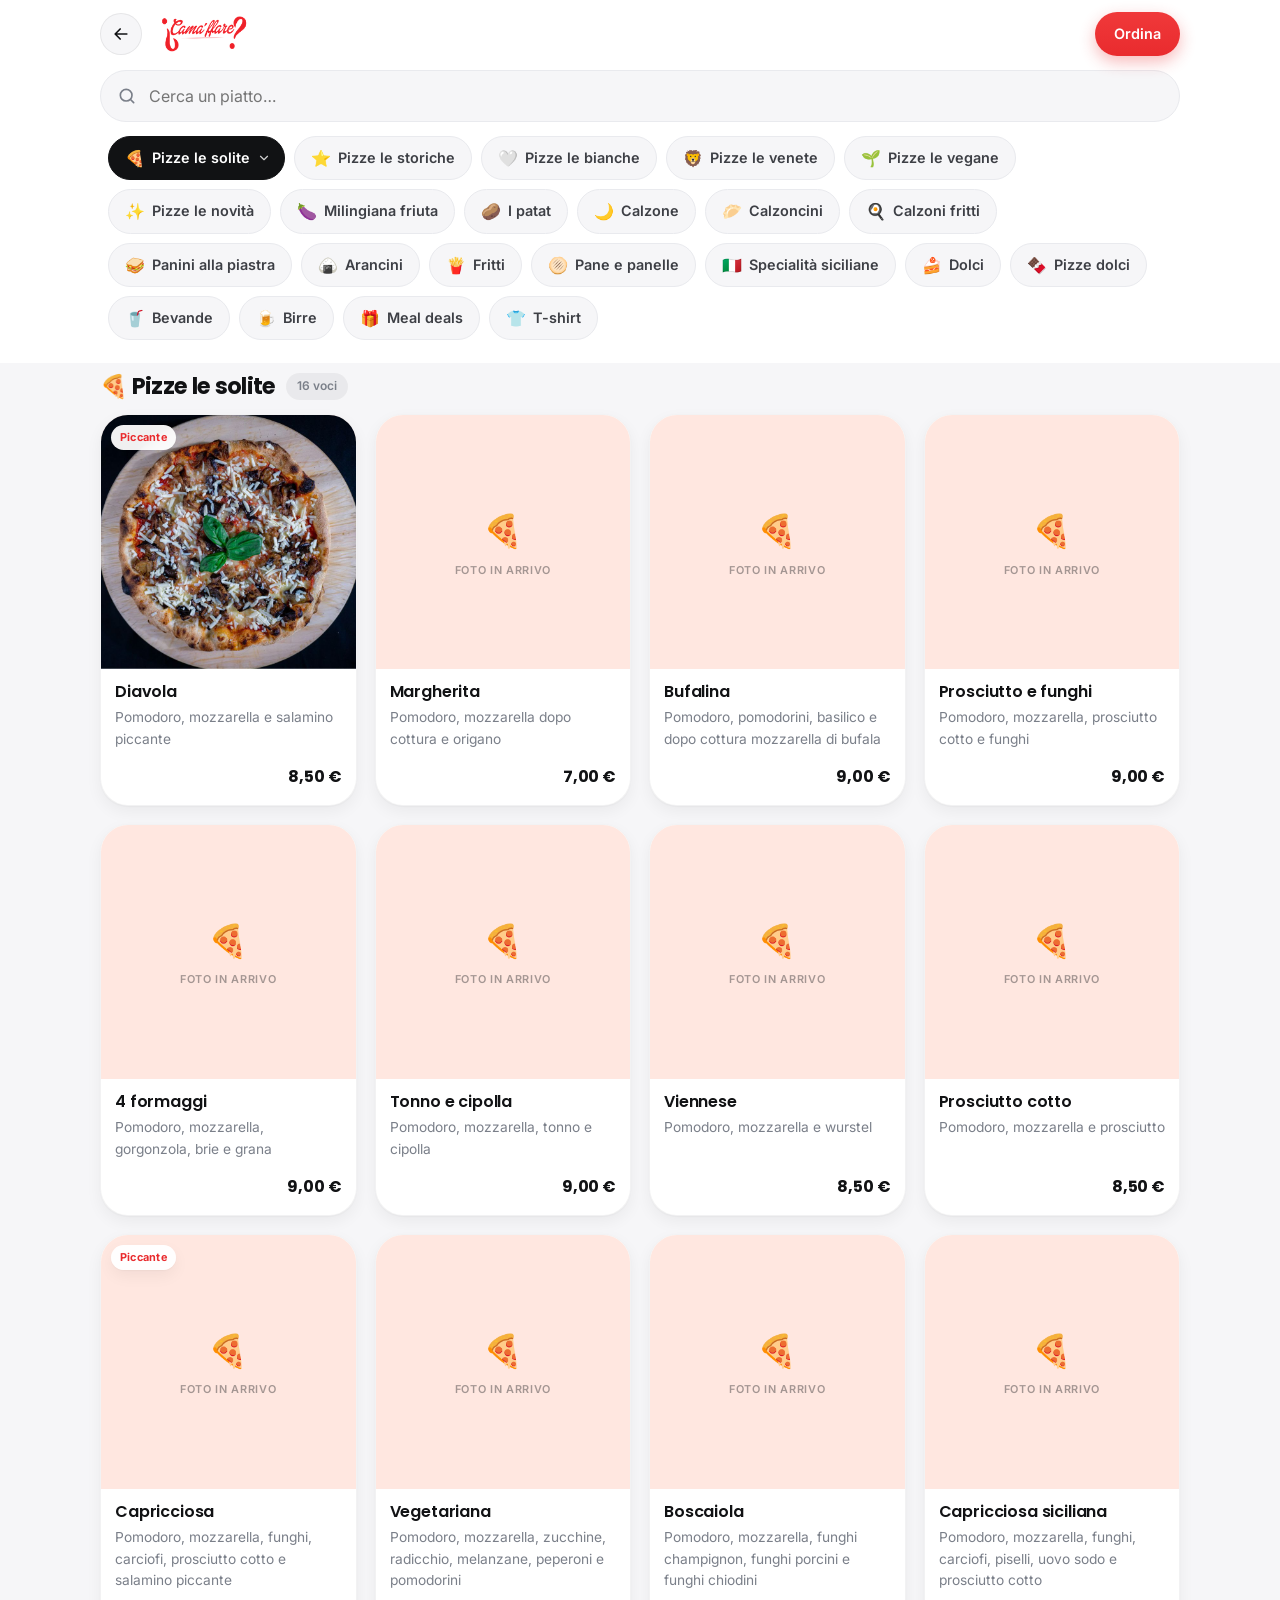
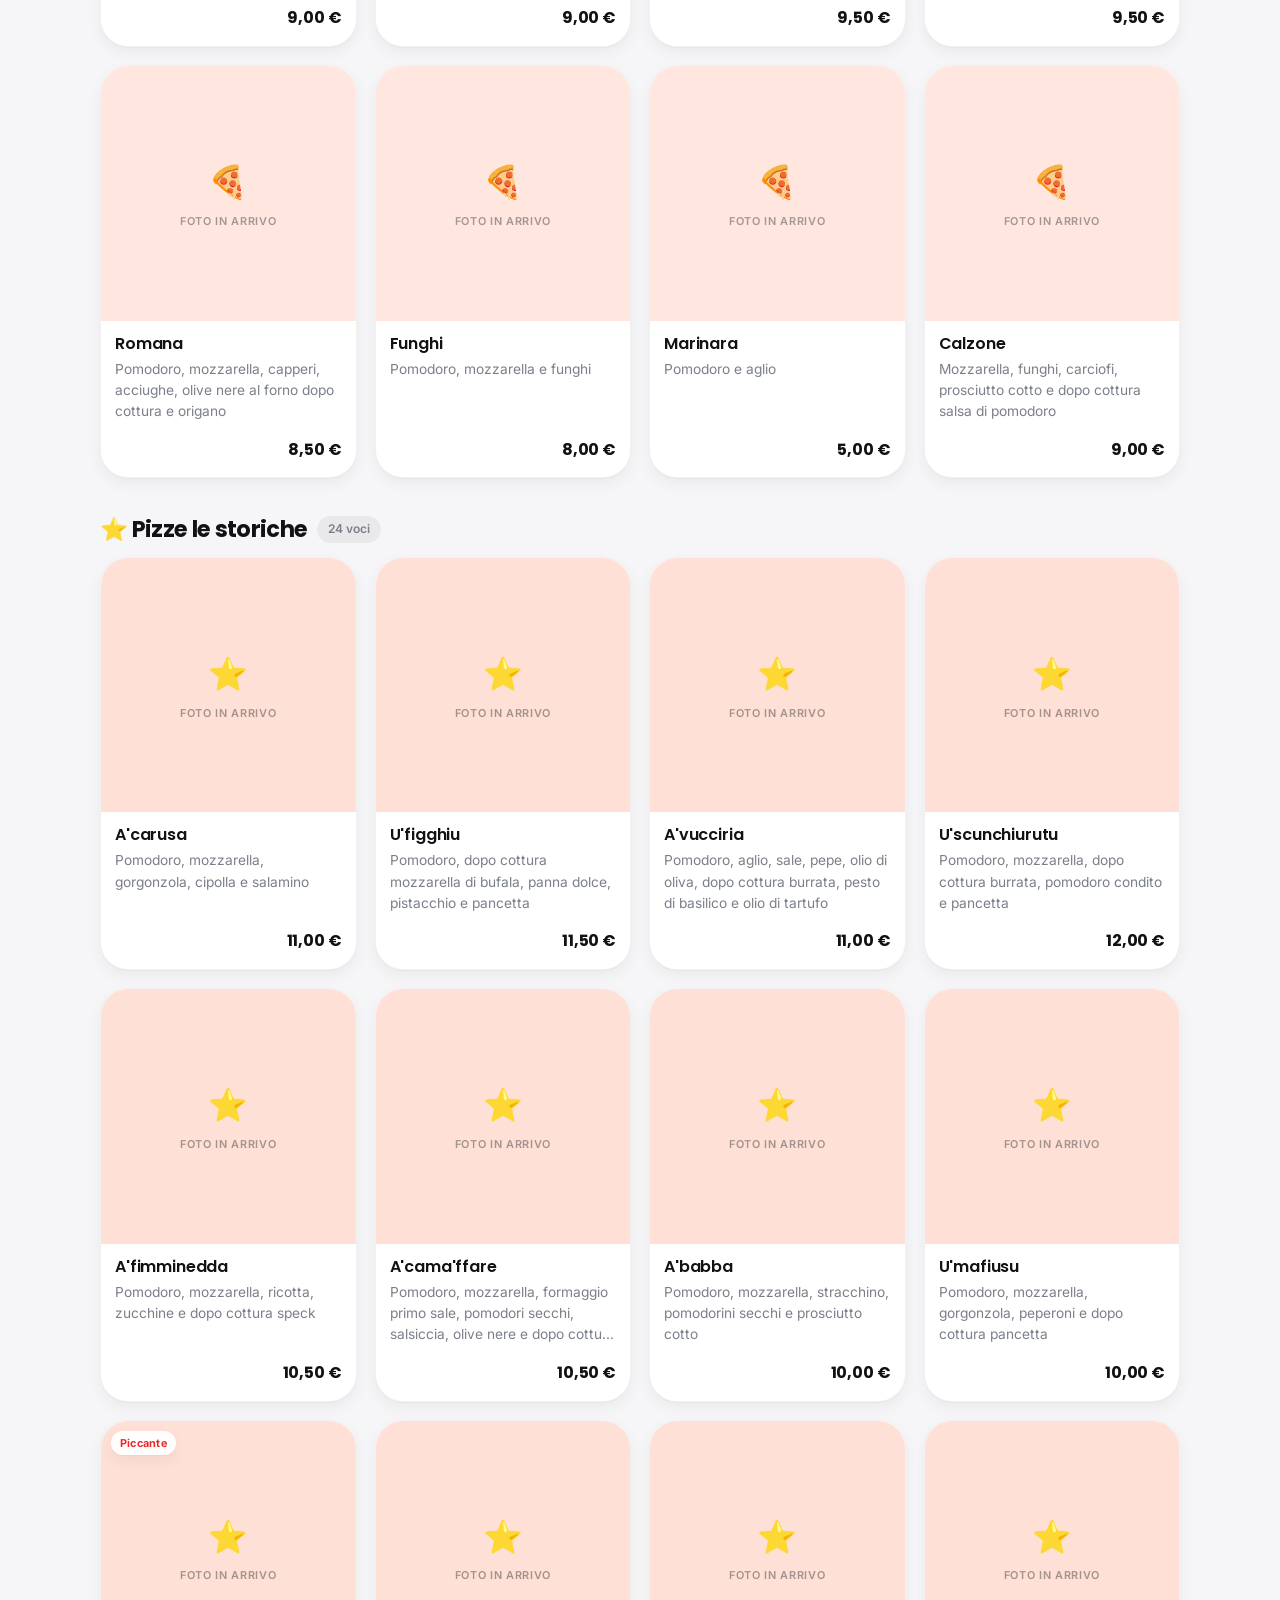
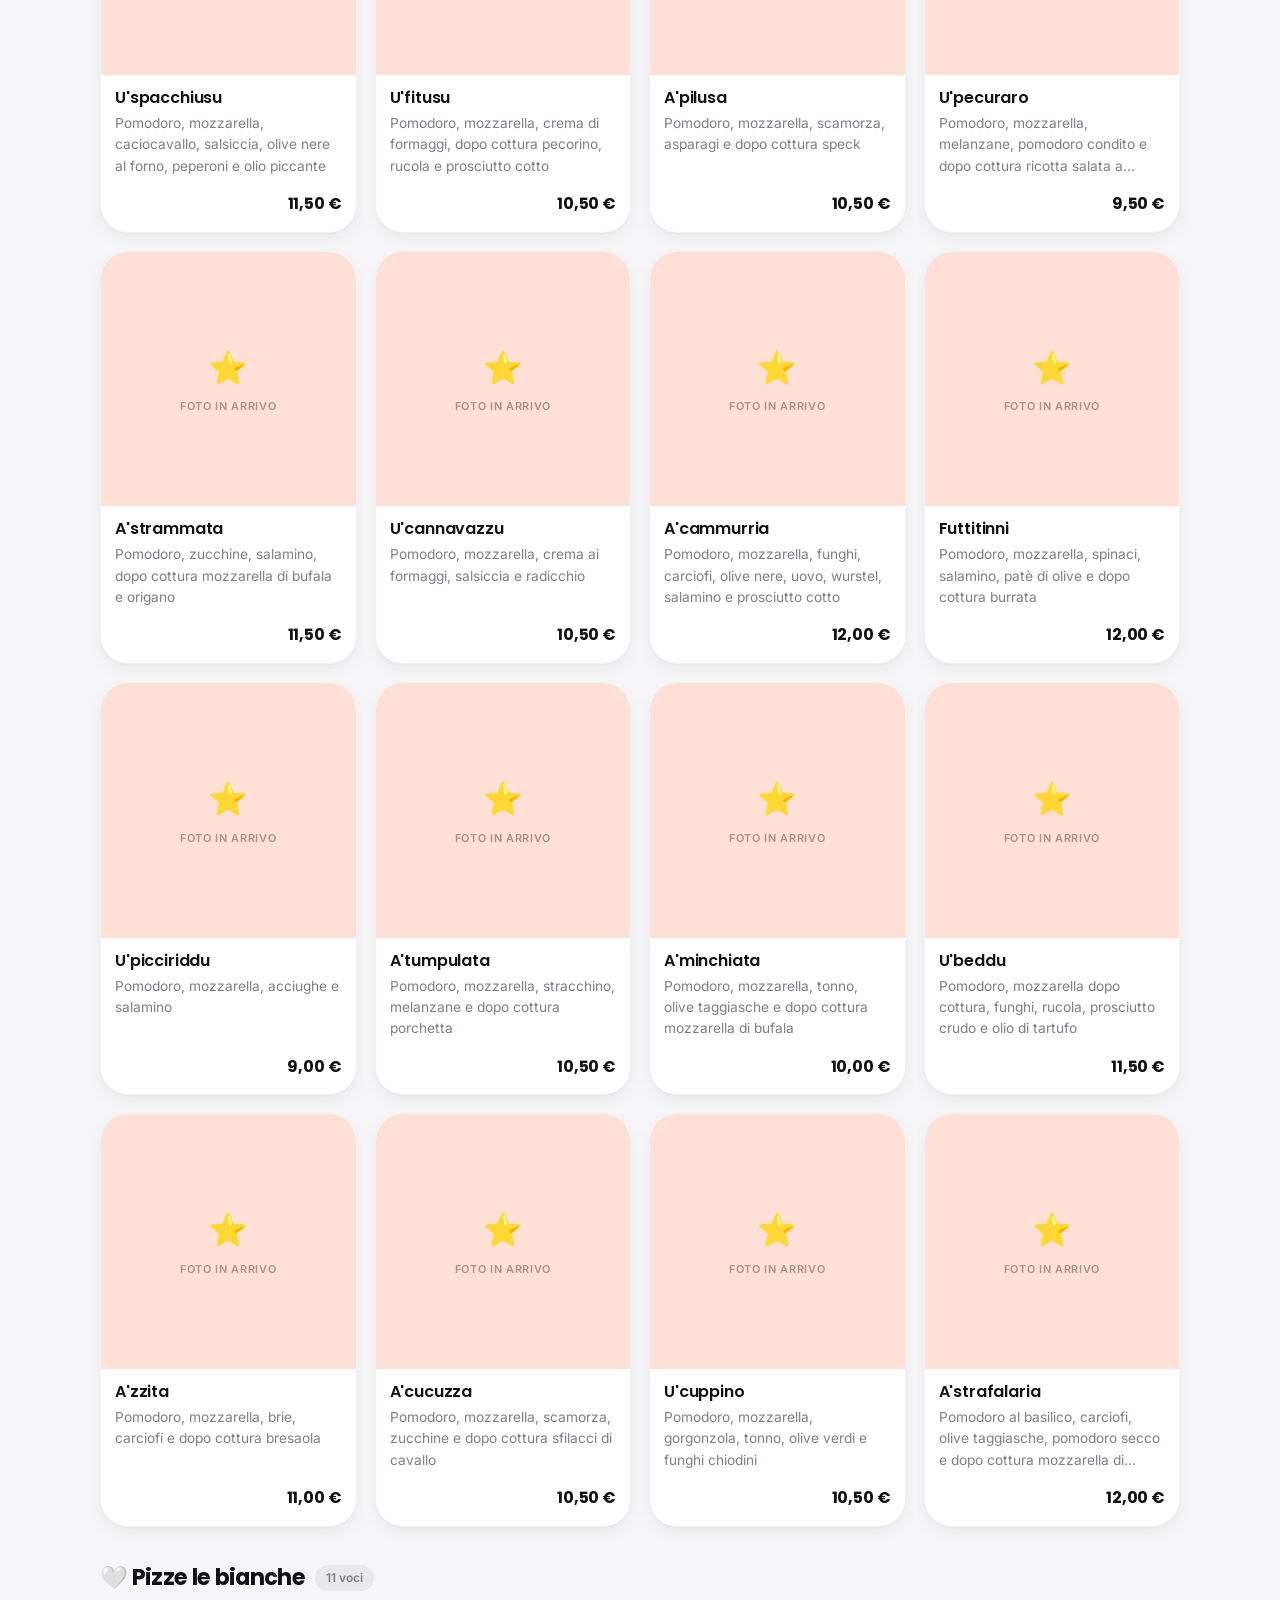
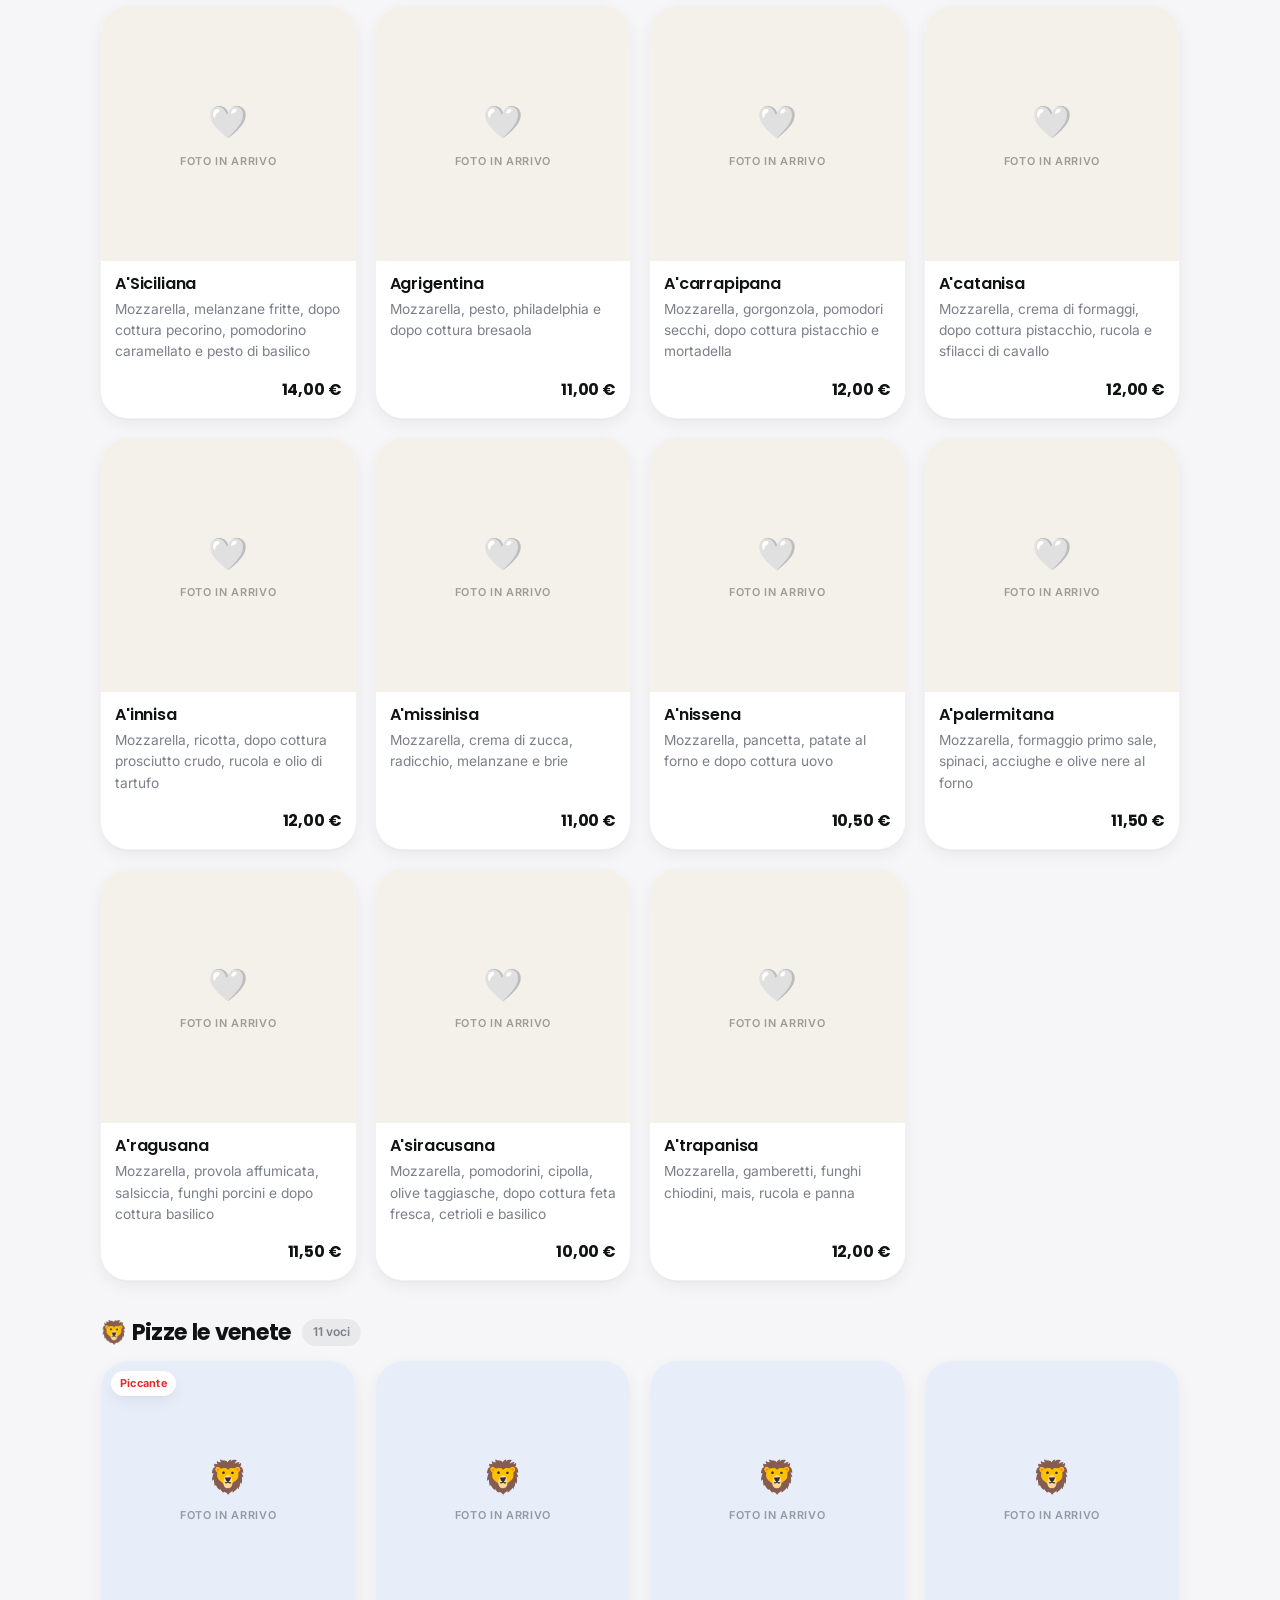
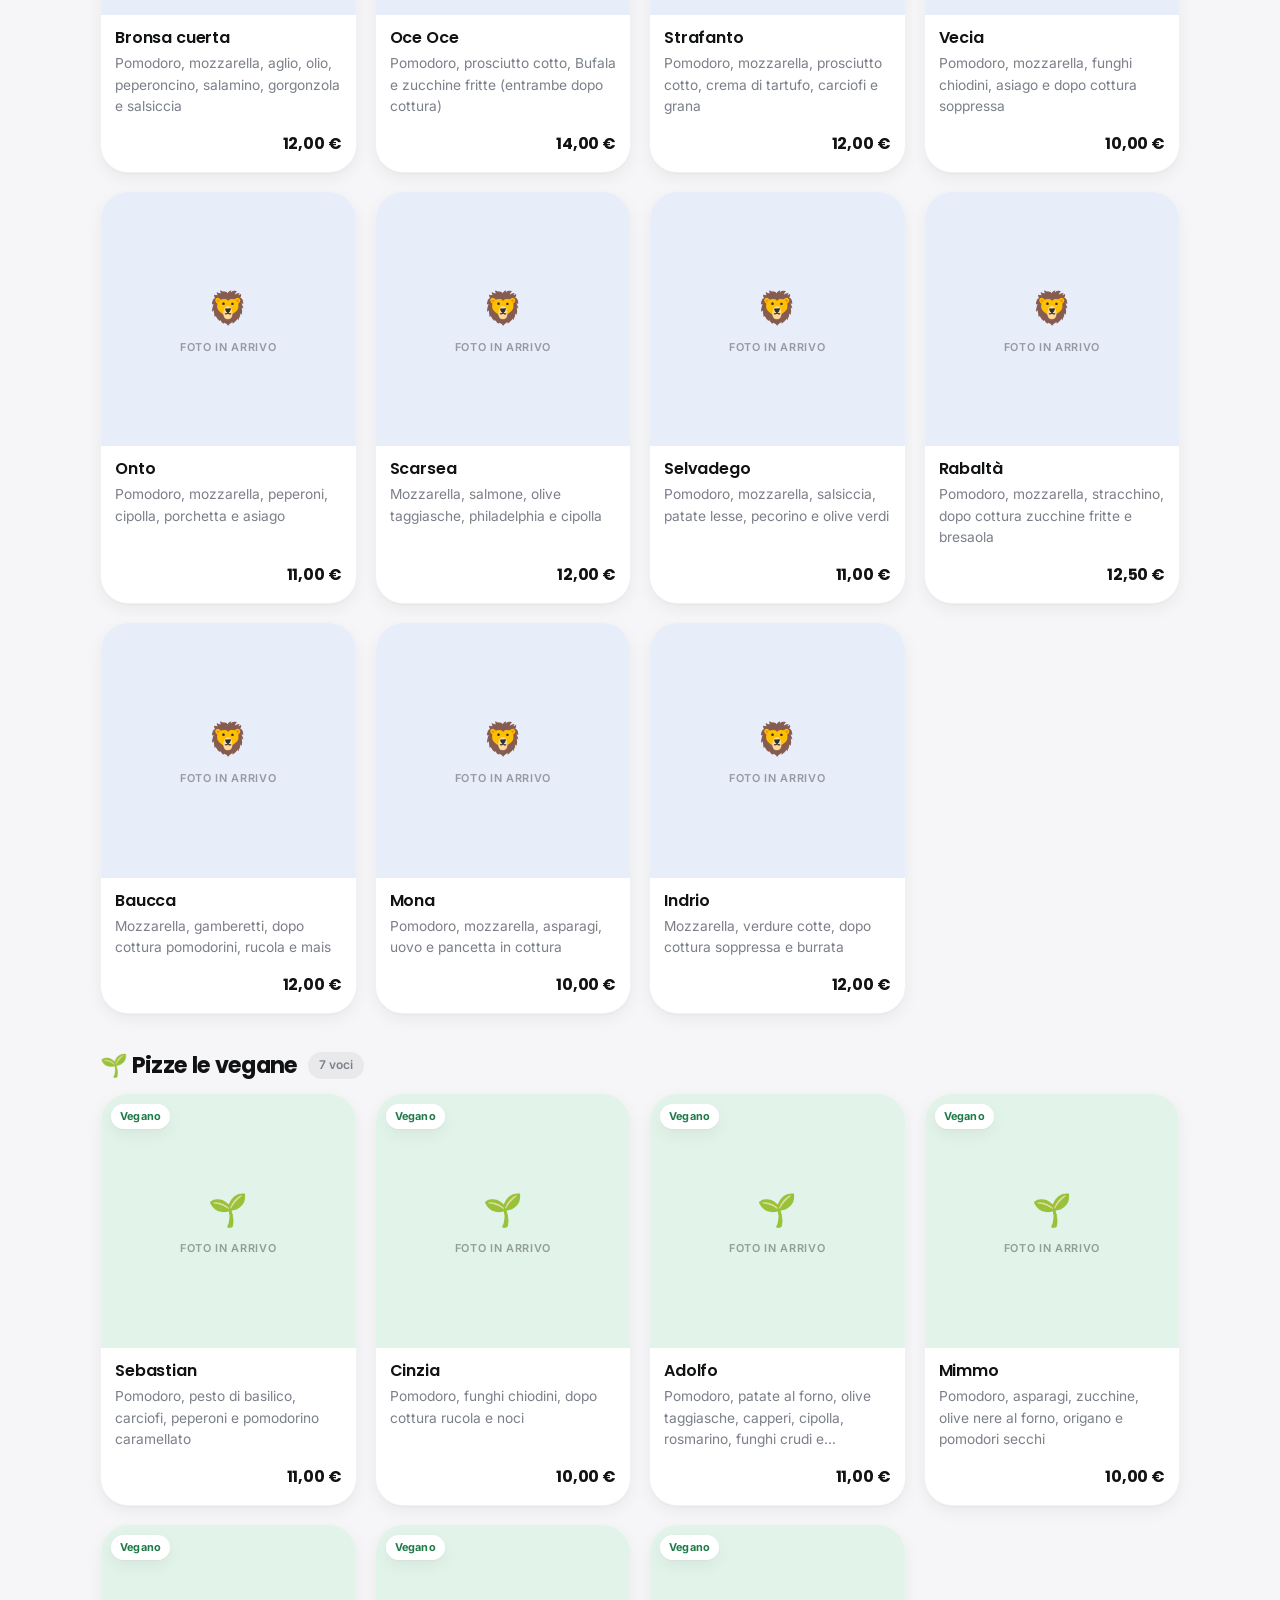
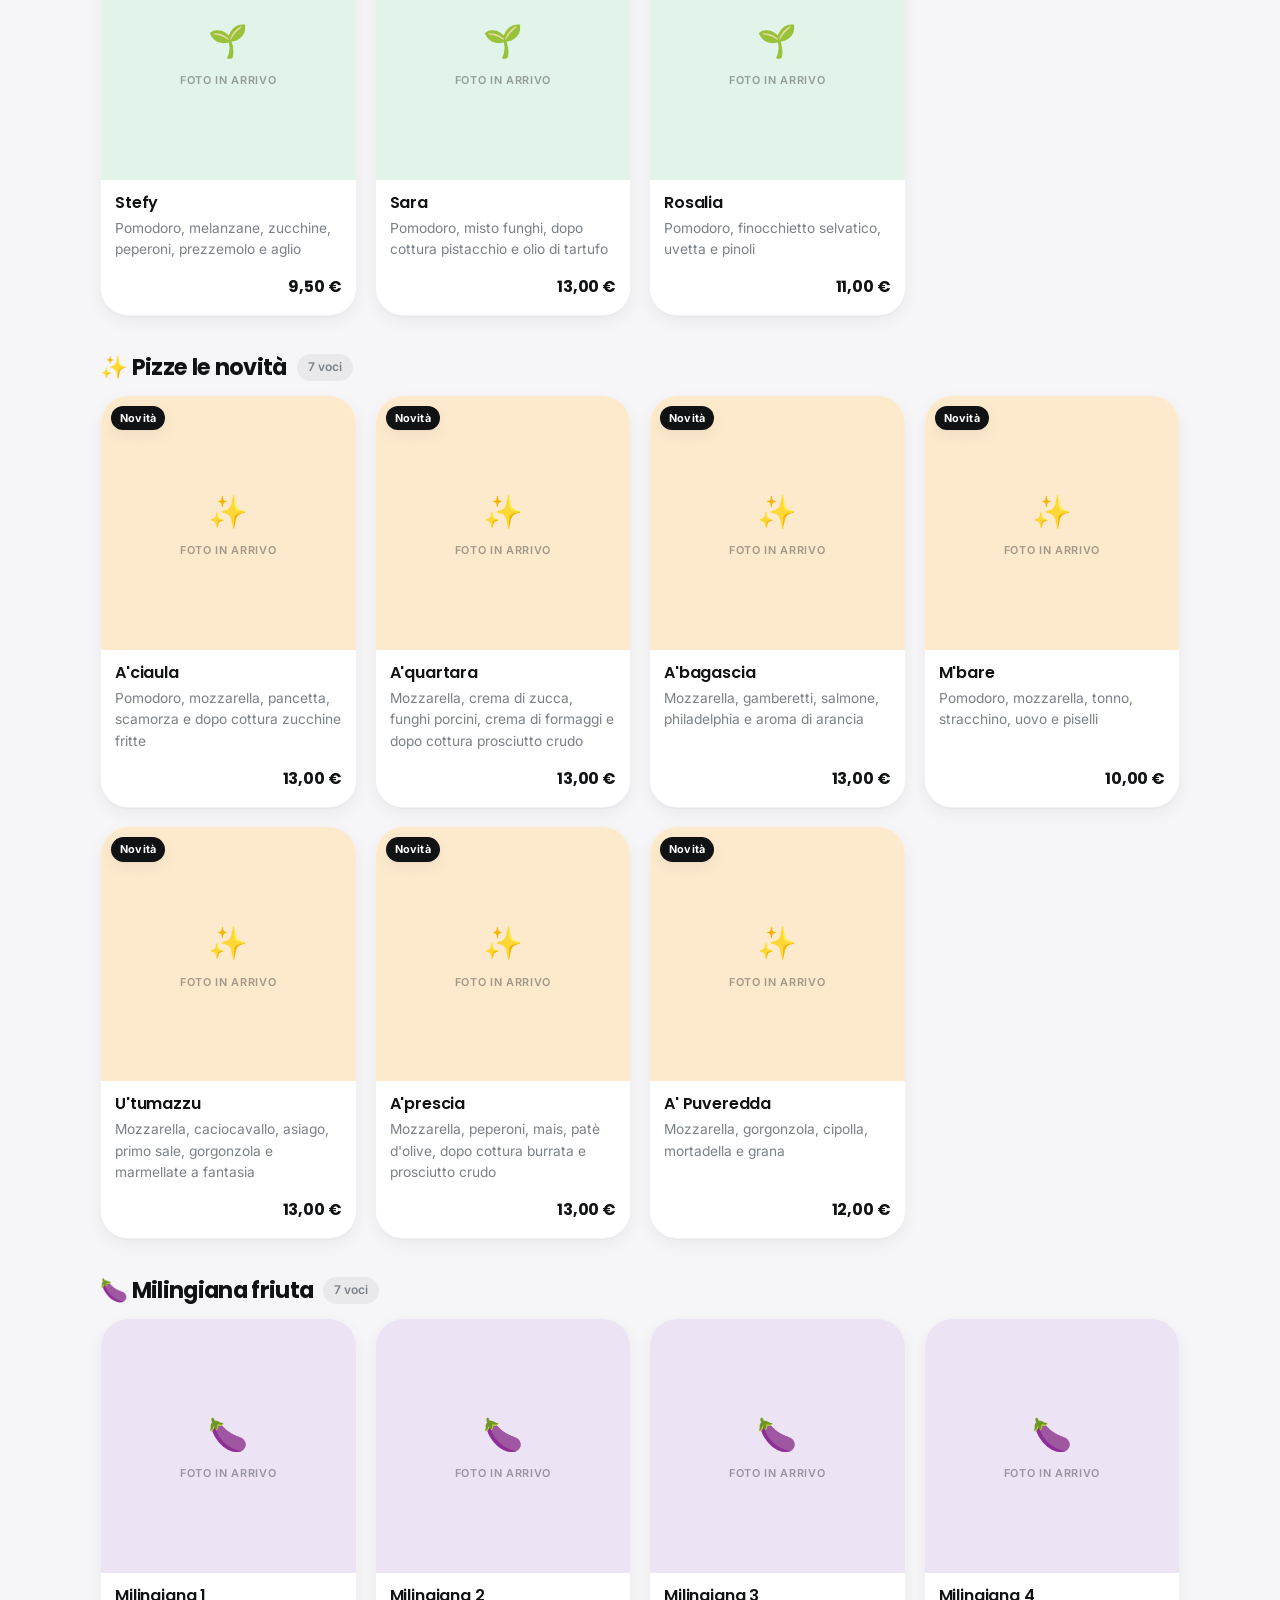
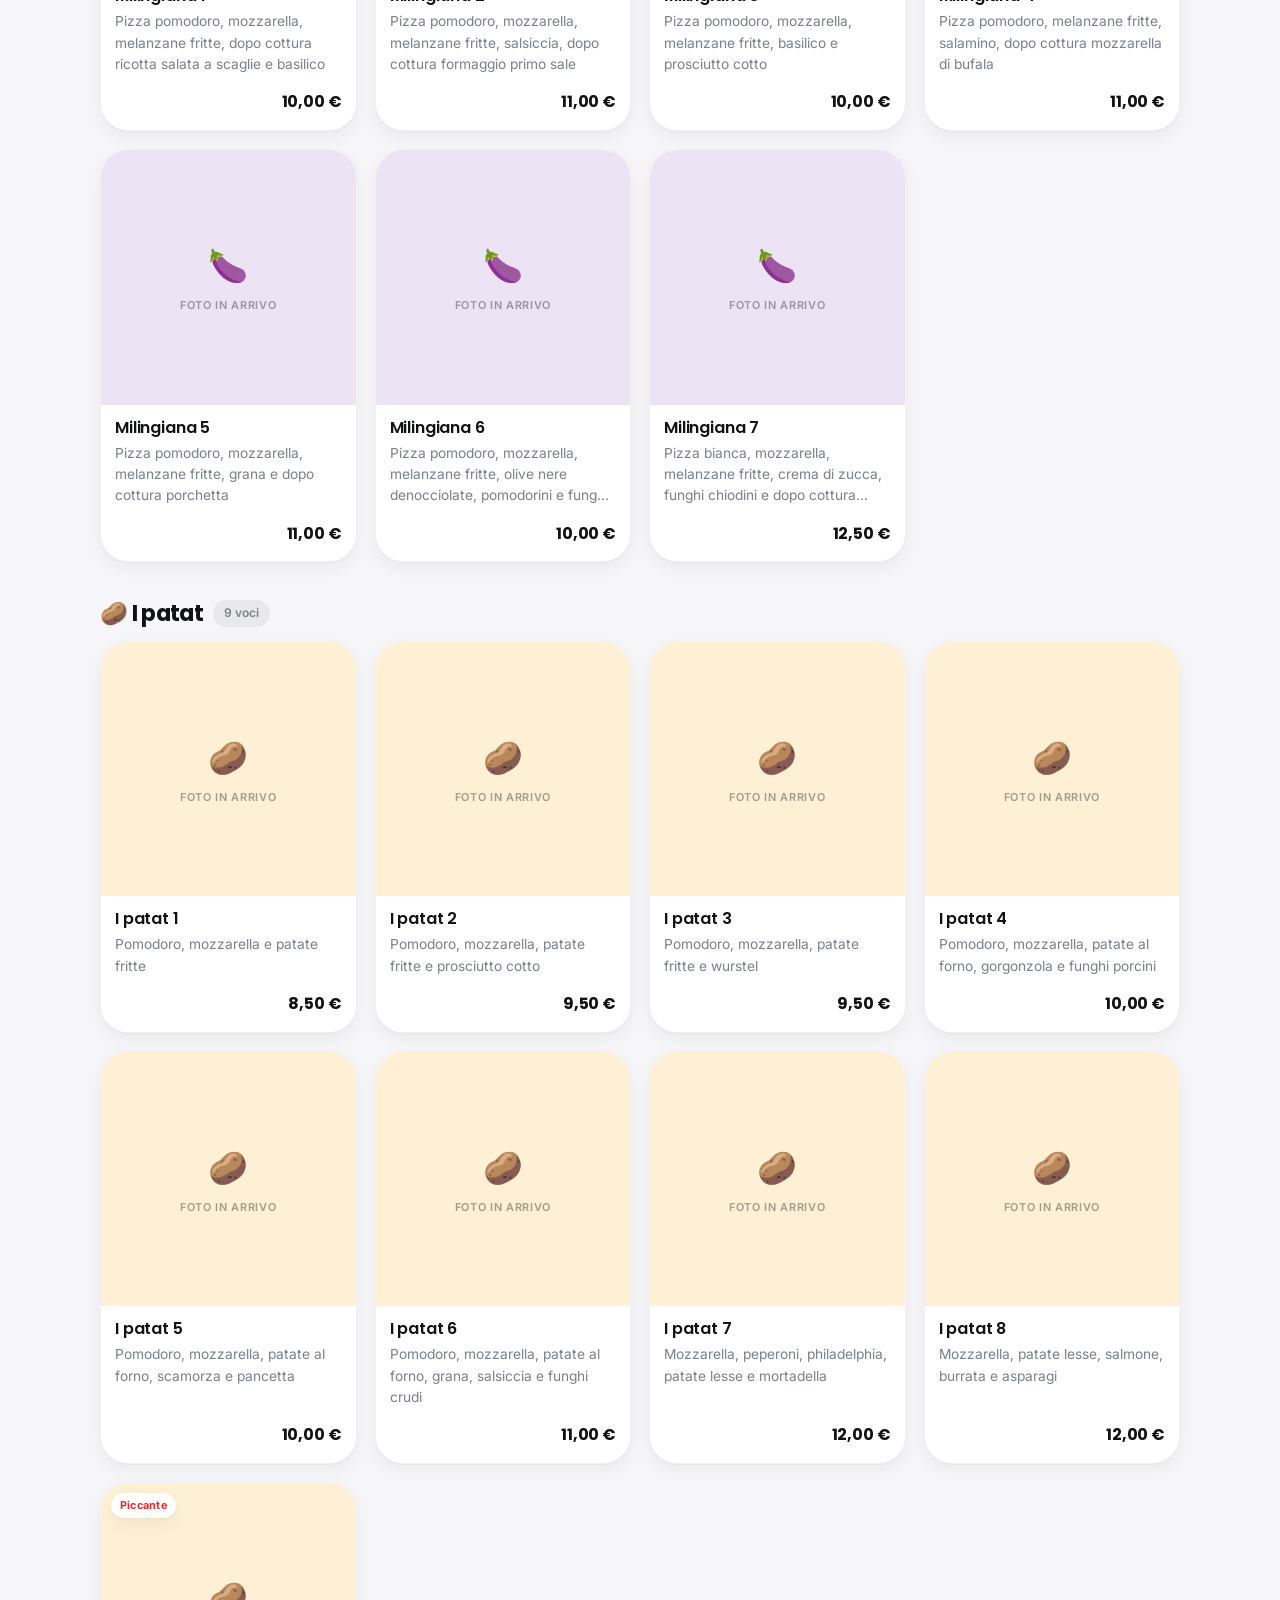
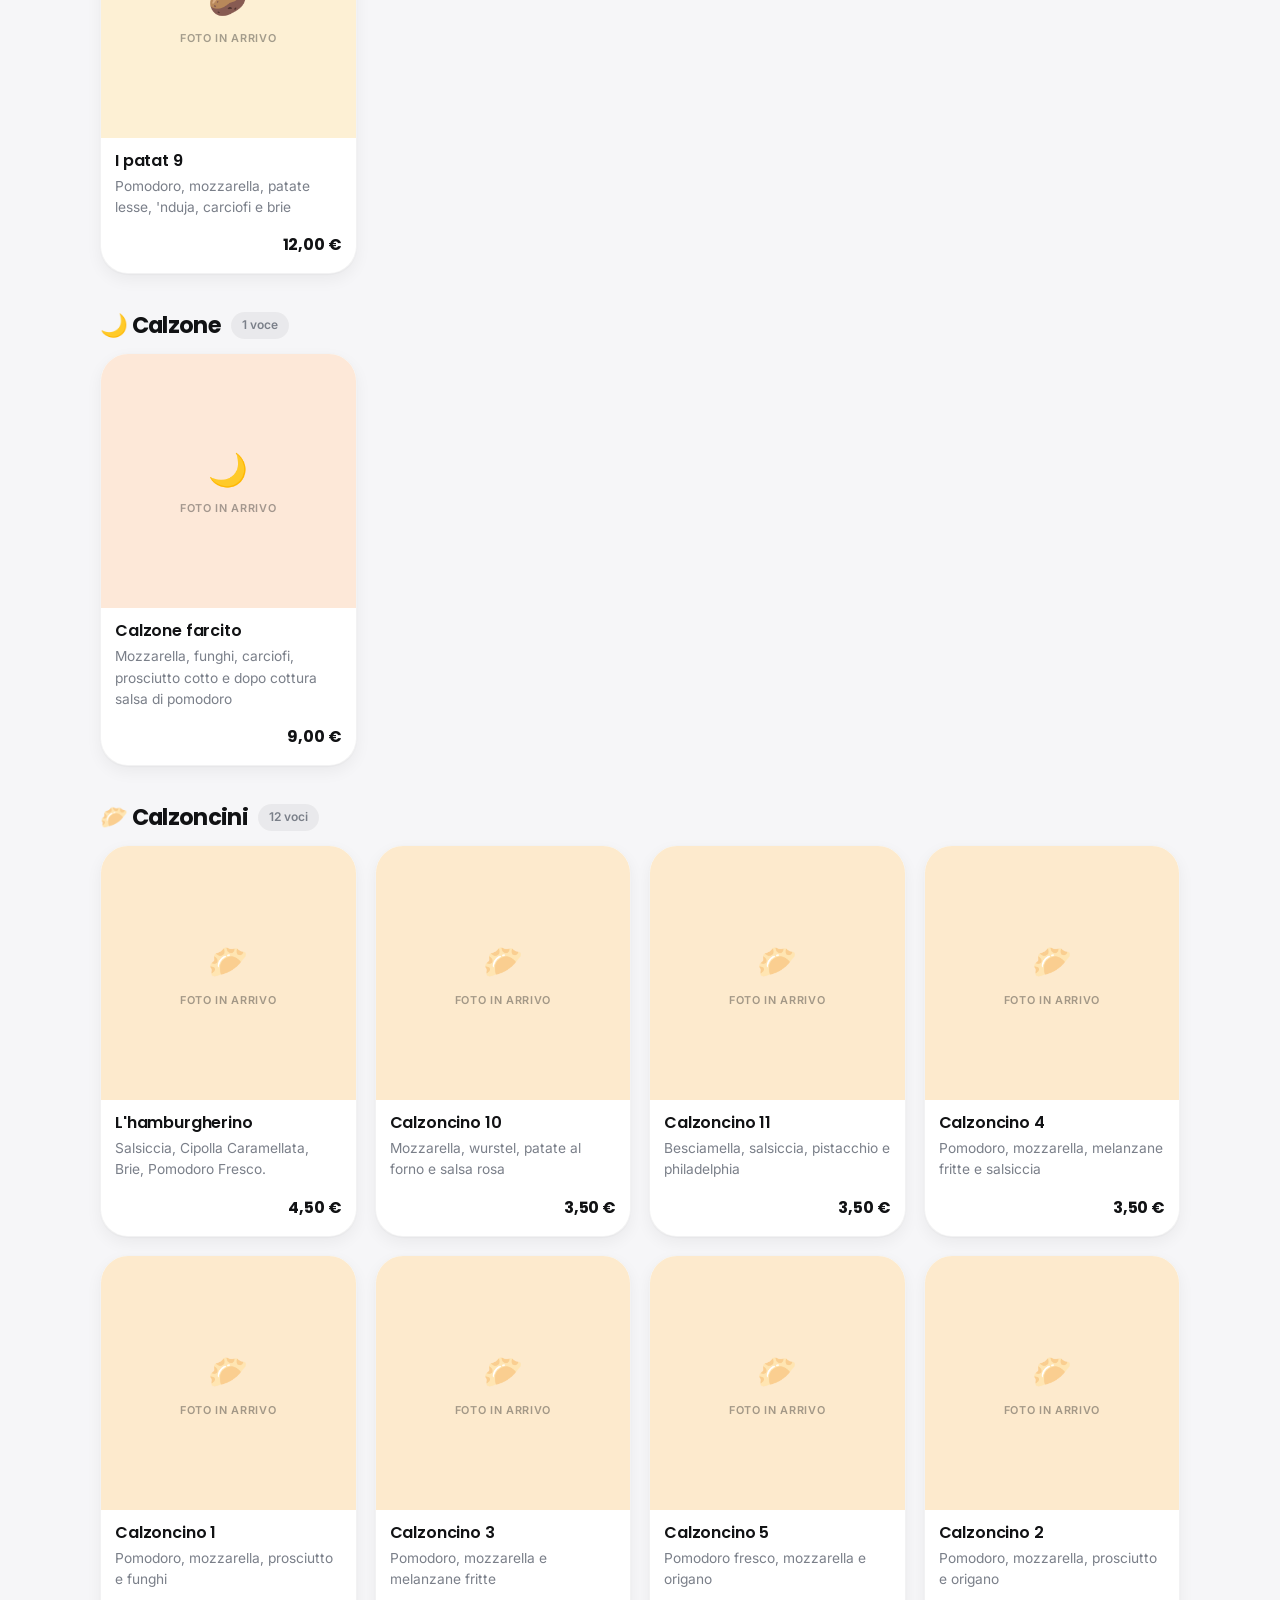
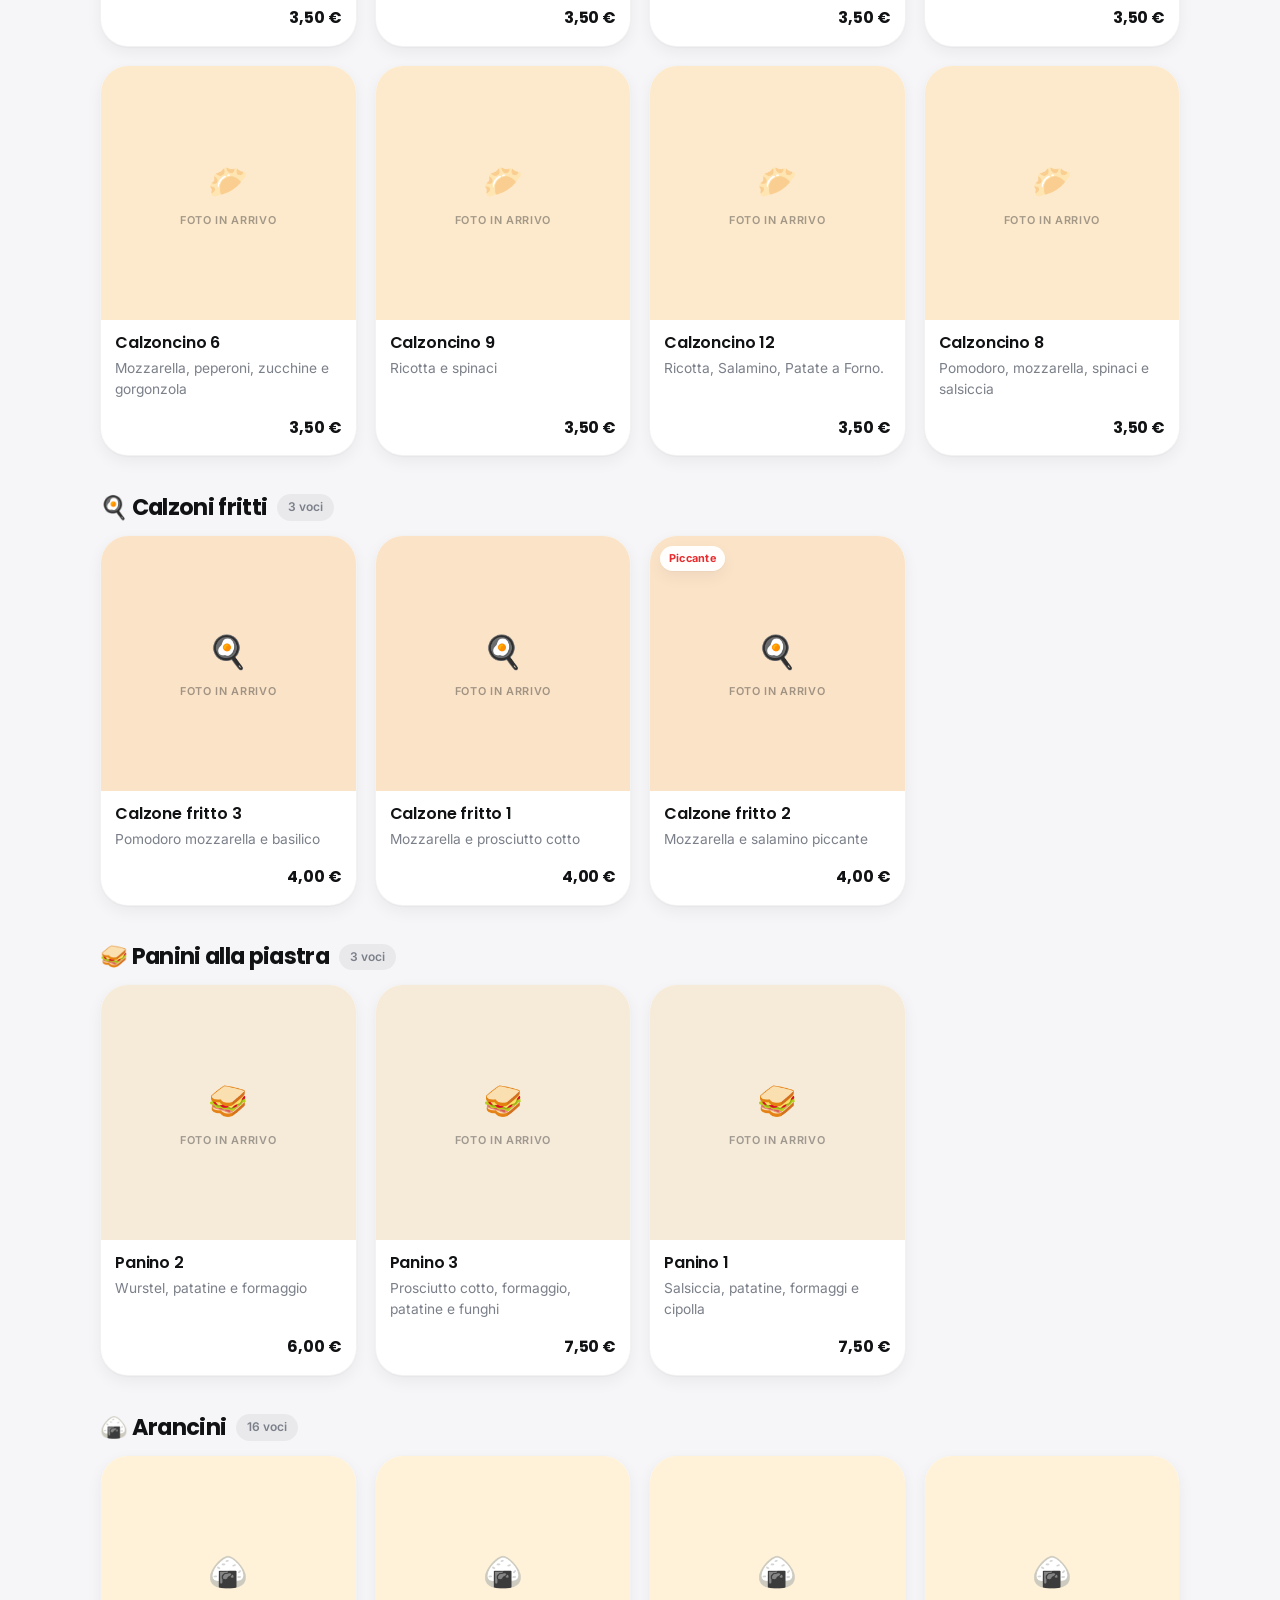
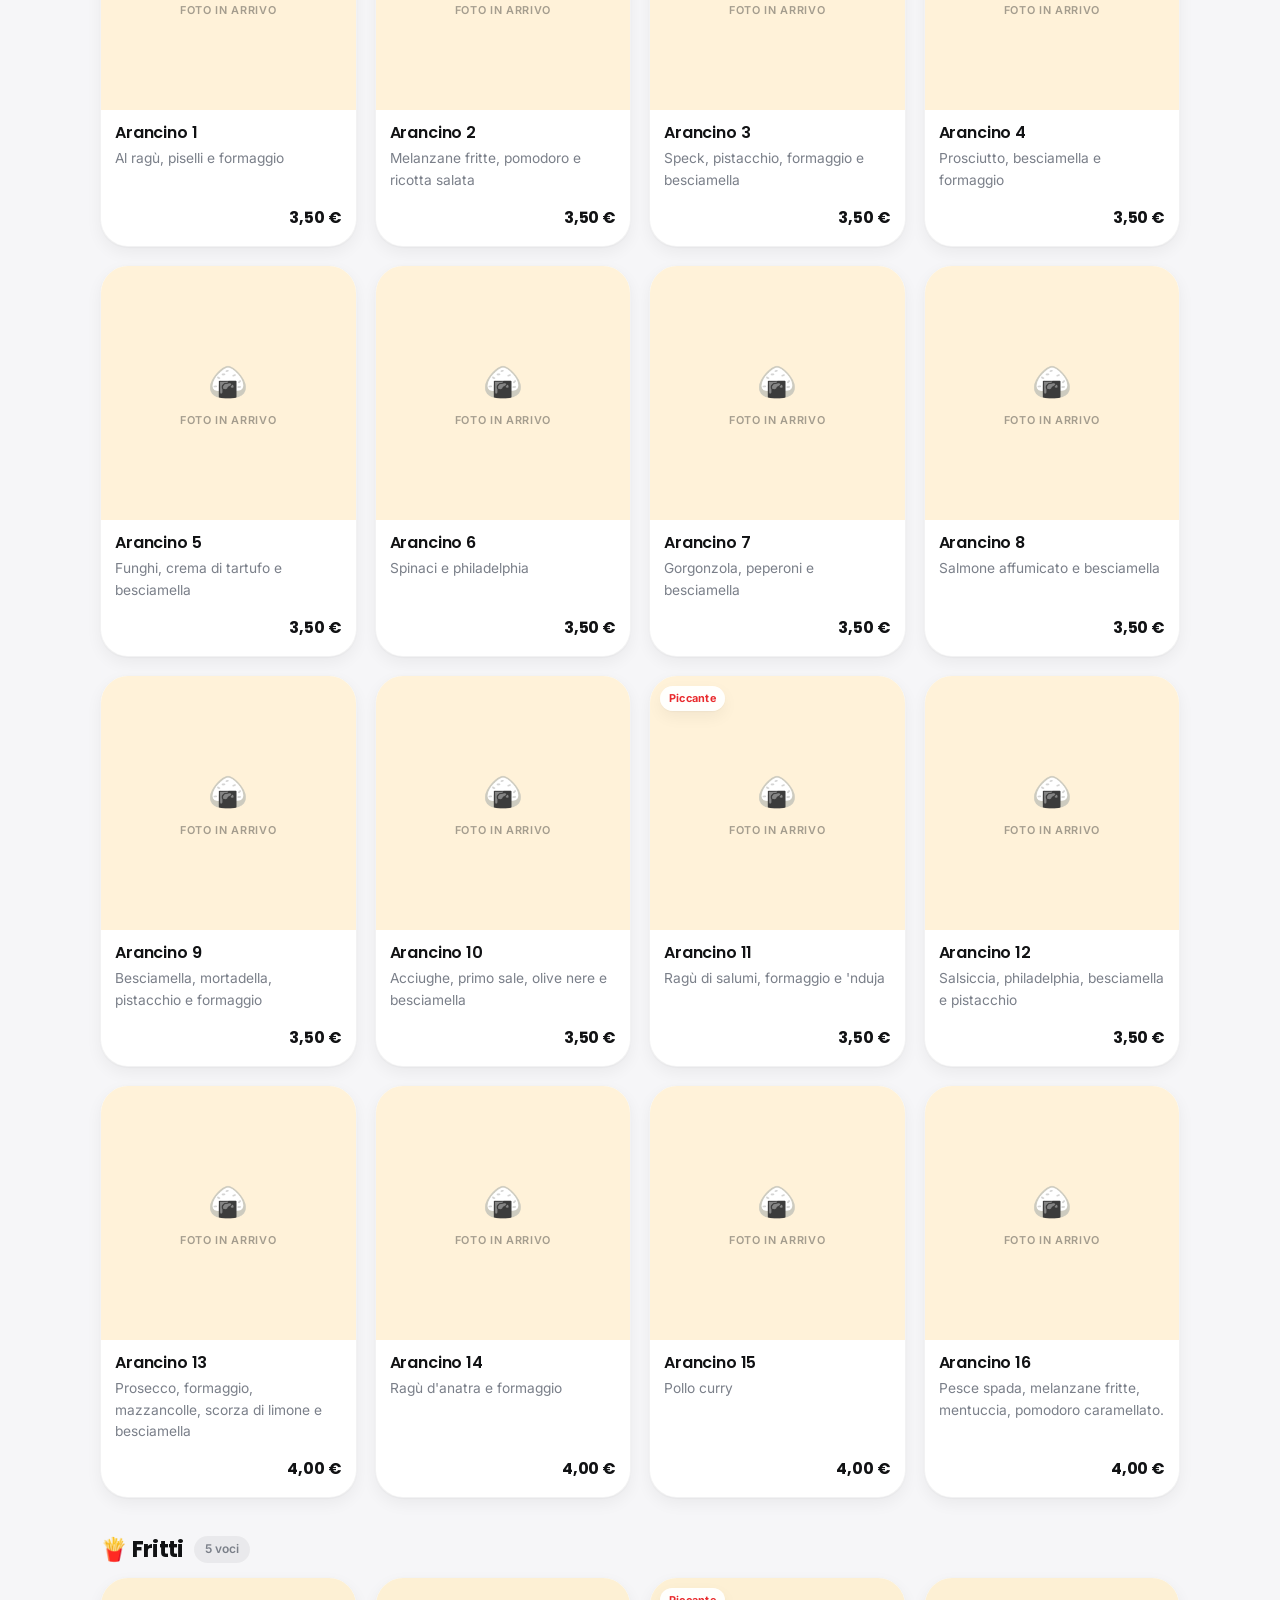
==== commit d4ecd276: "migliorato ui ux" ====
--- a/menu.html
+++ b/menu.html
@@ -68,18 +68,20 @@
   </div>
 </dialog>
 
-<dialog class="lightbox" id="foto-modal" aria-labelledby="foto-modal-title">
-  <figure class="lightbox__fig">
-    <button class="lightbox__close" type="button" data-close aria-label="Chiudi">
+<dialog class="scheda" id="prodotto-modal" aria-labelledby="prodotto-modal-title">
+  <figure class="scheda__fig">
+    <button class="scheda__close" type="button" data-close aria-label="Chiudi">
       <svg class="ico" viewBox="0 0 24 24" aria-hidden="true"><path d="M6 6l12 12M18 6L6 18"/></svg>
     </button>
-    <img class="lightbox__img" alt="">
-    <figcaption class="lightbox__cap">
-      <div class="lightbox__head">
-        <h2 class="lightbox__title" id="foto-modal-title"></h2>
-        <p class="lightbox__price"></p>
+    <img class="scheda__img" alt="">
+    <span class="scheda__ph" aria-hidden="true" hidden></span>
+    <figcaption class="scheda__cap">
+      <div class="scheda__tags" hidden></div>
+      <div class="scheda__head">
+        <h2 class="scheda__title" id="prodotto-modal-title"></h2>
+        <p class="scheda__price"></p>
       </div>
-      <p class="lightbox__desc"></p>
+      <p class="scheda__desc"></p>
     </figcaption>
   </figure>
 </dialog>
--- a/css/style.css
+++ b/css/style.css
@@ -1,7 +1,7 @@
 /* ============================================================
    CAMA'FFARE — stile del sito (responsive first)
    Struttura: 1) token  2) base  3) componenti condivisi
-              4) home   5) menu  5c) foto ingrandita
+              4) home   5) menu  5c) scheda prodotto
               6) ordina  6b) modali
    ============================================================ */
 
@@ -72,6 +72,9 @@
 
 p { margin: 0; }
 img { max-width: 100%; display: block; }
+/* senza !important una qualsiasi regola di classe con display: batte
+   il [hidden] del browser e l'elemento resta a schermo */
+[hidden] { display: none !important; }
 a { color: inherit; text-decoration: none; }
 button { font: inherit; }
 
@@ -231,7 +234,7 @@
 
 .splash__logo {
   /* logo_white_512.png e' 512x512 (quadrato): non superare i 512 per non sgranarlo */
-  width: clamp(132px, 38vw, 188px);
+  width: clamp(168px, 48vw, 246px);
   height: auto;
   filter: drop-shadow(0 18px 40px rgba(80,0,0,.32));
 }
@@ -347,7 +350,7 @@
 @media (max-height: 720px) {
   .splash { gap: 18px; padding-top: 28px; }
   .splash__inner { gap: 12px; }
-  .splash__logo { width: clamp(104px, 30vw, 140px); }
+  .splash__logo { width: clamp(126px, 36vw, 168px); }
   .splash__title { font-size: clamp(1.5rem, 6.5vw, 2rem); }
   .splash__cta { margin-top: 4px; }
   .splash__foot { font-size: .8rem; }
@@ -644,6 +647,7 @@
 @media (min-width: 900px)  { .grid { grid-template-columns: repeat(4, minmax(0, 1fr)); } }
 
 .item {
+  position: relative;
   display: flex;
   flex-direction: column;
   background: var(--card);
@@ -658,24 +662,12 @@
   .item:hover .item__media img { transform: scale(1.06); }
 }
 
-/* con una foto e' un <button>, senza resta un <div>: qui vale per entrambi */
 .item__media {
   position: relative;
-  display: block;
-  width: 100%;
   aspect-ratio: 1 / 1;
-  padding: 0;
-  border: 0;
   overflow: hidden;
   background: var(--rosso-chiaro);
-  font: inherit;
-  color: inherit;
-  text-align: left;
-  cursor: zoom-in;
-}
-.item--senza-foto .item__media { cursor: default; }
-/* il bordo del fuoco va disegnato dentro: la card taglia tutto quello che esce */
-.item__media:focus-visible { outline-offset: -3px; }
+}
 /* la foto va posizionata come il placeholder, altrimenti resterebbe sotto
    (un elemento assoluto vince sempre su uno statico) e si vedrebbe l'icona sopra.
    Cosi' invece l'icona resta visibile solo finche' la foto non e' arrivata. */
@@ -769,6 +761,17 @@
   color: var(--ink);
 }
 
+/* copre tutta la card: qualunque punto si tocchi si apre la scheda */
+.item__open {
+  position: absolute;
+  inset: 0;
+  border: 0;
+  background: none;
+  cursor: pointer;
+}
+/* il contorno del fuoco va disegnato dentro: la card taglia cio' che esce */
+.item__open:focus-visible { outline-offset: -3px; border-radius: var(--r-xl); }
+
 .menu-empty {
   padding: 56px 0 20px;
   text-align: center;
@@ -791,8 +794,8 @@
   .menu-empty { animation: fade-in .3s ease backwards; }
 }
 
-/* ---------- 5c. FOTO INGRANDITA ---------- */
-.lightbox {
+/* ---------- 5c. SCHEDA DEL PRODOTTO ---------- */
+.scheda {
   width: min(100% - 24px, 560px);
   max-height: calc(100dvh - 40px);
   padding: 0;
@@ -803,28 +806,38 @@
   box-shadow: var(--shadow-lg);
   overflow: hidden;
 }
-.lightbox::backdrop {
+.scheda::backdrop {
   background: rgba(8,8,10,.72);
   backdrop-filter: blur(4px);
   -webkit-backdrop-filter: blur(4px);
 }
 
-.lightbox__fig {
+.scheda__fig {
   display: flex;
   flex-direction: column;
   max-height: calc(100dvh - 40px);
   margin: 0;
 }
 
-.lightbox__img {
+.scheda__img {
   width: 100%;
   max-height: 62dvh;
   object-fit: cover;
   background: var(--rosso-chiaro);
 }
 
+/* prodotto senza foto: stessa icona e stesso colore del placeholder in griglia.
+   Piu' bassa dell'immagine, cosi' la descrizione resta la protagonista */
+.scheda__ph {
+  display: grid;
+  place-items: center;
+  height: 150px;
+  flex: none;
+  font-size: 3.4rem;
+}
+
 /* tondo chiaro sopra alla foto: funziona sia su immagini scure che chiare */
-.lightbox__close {
+.scheda__close {
   position: absolute;
   z-index: 1;
   top: 12px;
@@ -843,26 +856,39 @@
   box-shadow: 0 4px 14px rgba(8,8,10,.28);
   transition: background-color .16s ease, transform .16s var(--ease);
 }
-.lightbox__close:active { transform: scale(.92); }
-@media (hover: hover) {
-  .lightbox__close:hover { background: #fff; }
-}
-
-.lightbox__cap {
+.scheda__close:active { transform: scale(.92); }
+@media (hover: hover) {
+  .scheda__close:hover { background: #fff; }
+}
+
+.scheda__cap {
   padding: 18px 20px 22px;
   overflow-y: auto;
 }
-.lightbox__head {
+.scheda__tags {
+  display: flex;
+  flex-wrap: wrap;
+  gap: 6px;
+  margin-bottom: 12px;
+}
+/* qui i tag non stanno sopra a una foto: niente ombra, solo il pieno */
+.scheda__tags .tag {
+  background: var(--bg);
+  box-shadow: none;
+}
+.scheda__tags .tag--new { background: var(--ink); }
+
+.scheda__head {
   display: flex;
   align-items: baseline;
   gap: 14px;
 }
-.lightbox__title {
+.scheda__title {
   font-size: 1.3rem;
   font-weight: 700;
   letter-spacing: -.025em;
 }
-.lightbox__price {
+.scheda__price {
   margin-left: auto;
   flex: none;
   font-family: var(--font-head);
@@ -870,15 +896,15 @@
   font-size: 1.1rem;
   color: var(--rosso);
 }
-.lightbox__desc {
+.scheda__desc {
   margin-top: 8px;
   color: var(--muted);
   font-size: .95rem;
 }
 
 @media (prefers-reduced-motion: no-preference) {
-  .lightbox[open]           { animation: modal-in .28s var(--ease); }
-  .lightbox[open]::backdrop { animation: fade-in .28s ease; }
+  .scheda[open]           { animation: modal-in .28s var(--ease); }
+  .scheda[open]::backdrop { animation: fade-in .28s ease; }
 }
 
 /* ---------- 6. ORDINA ---------- */
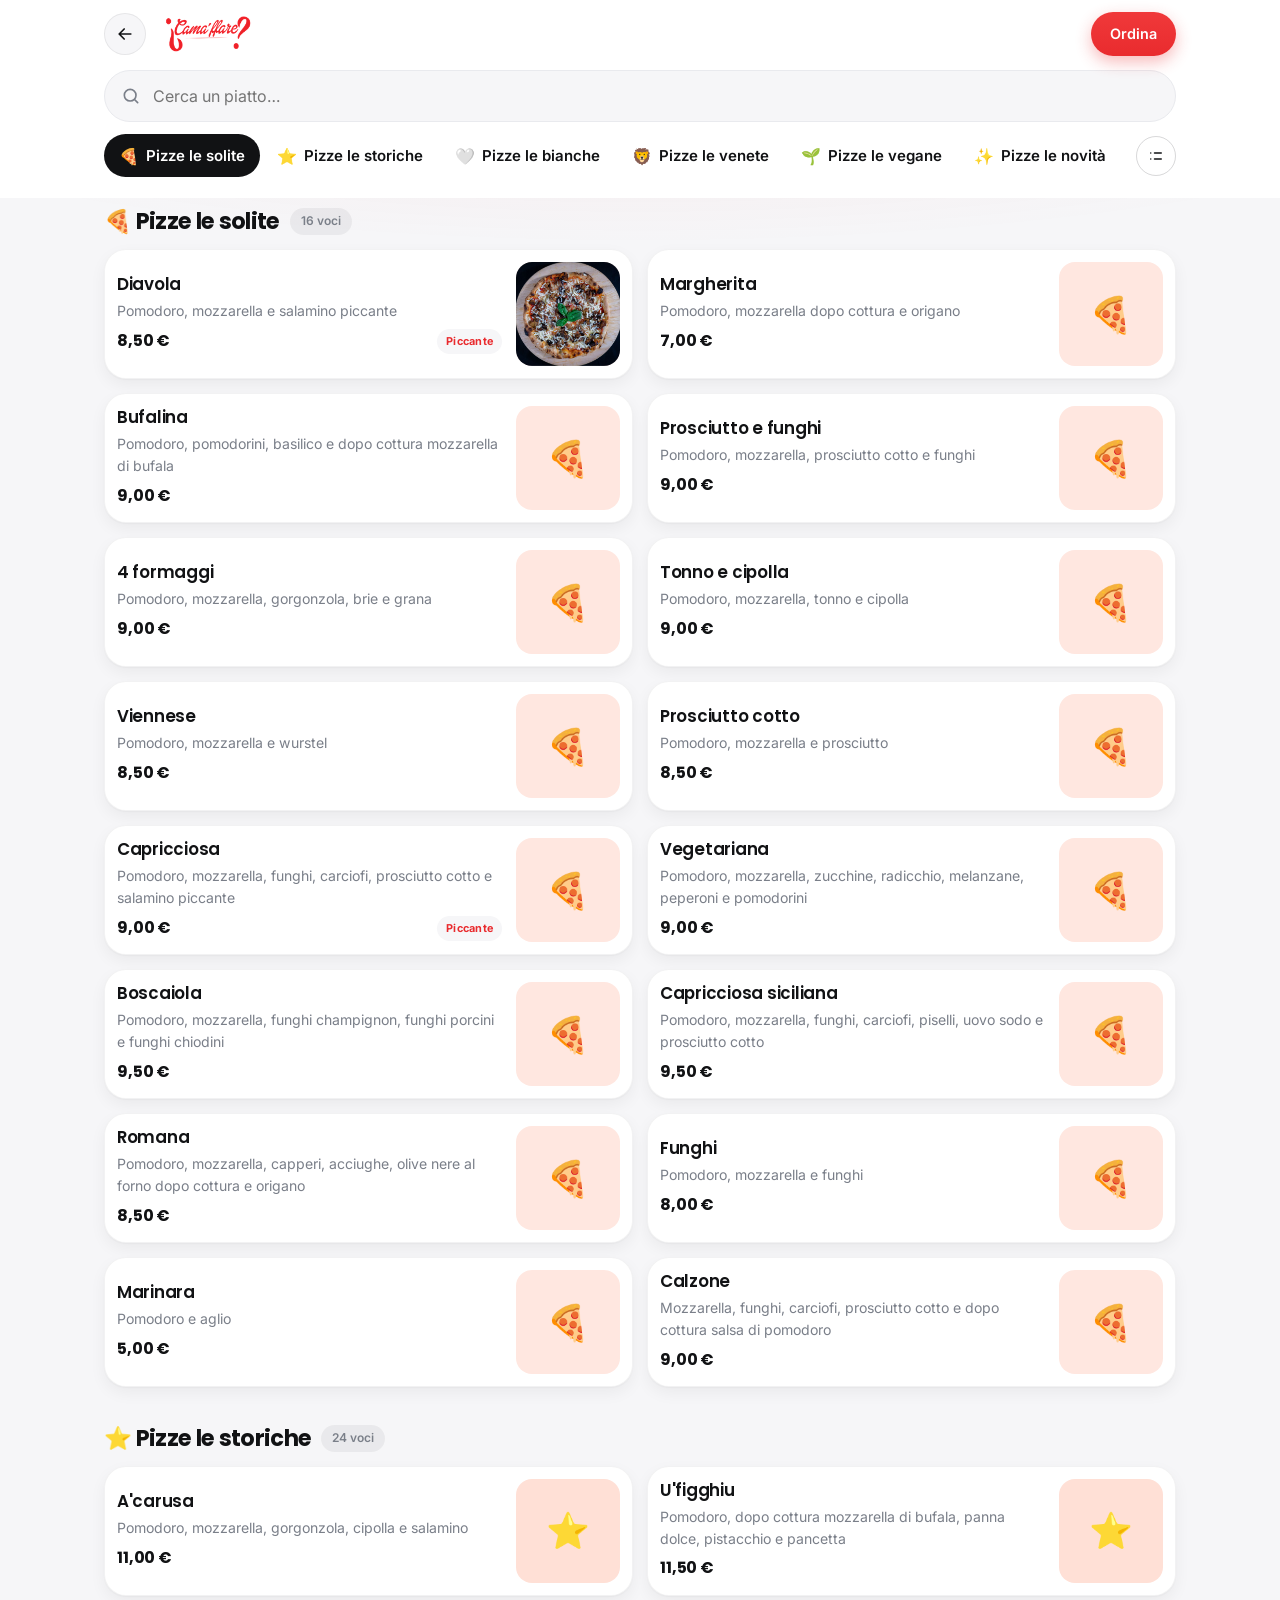
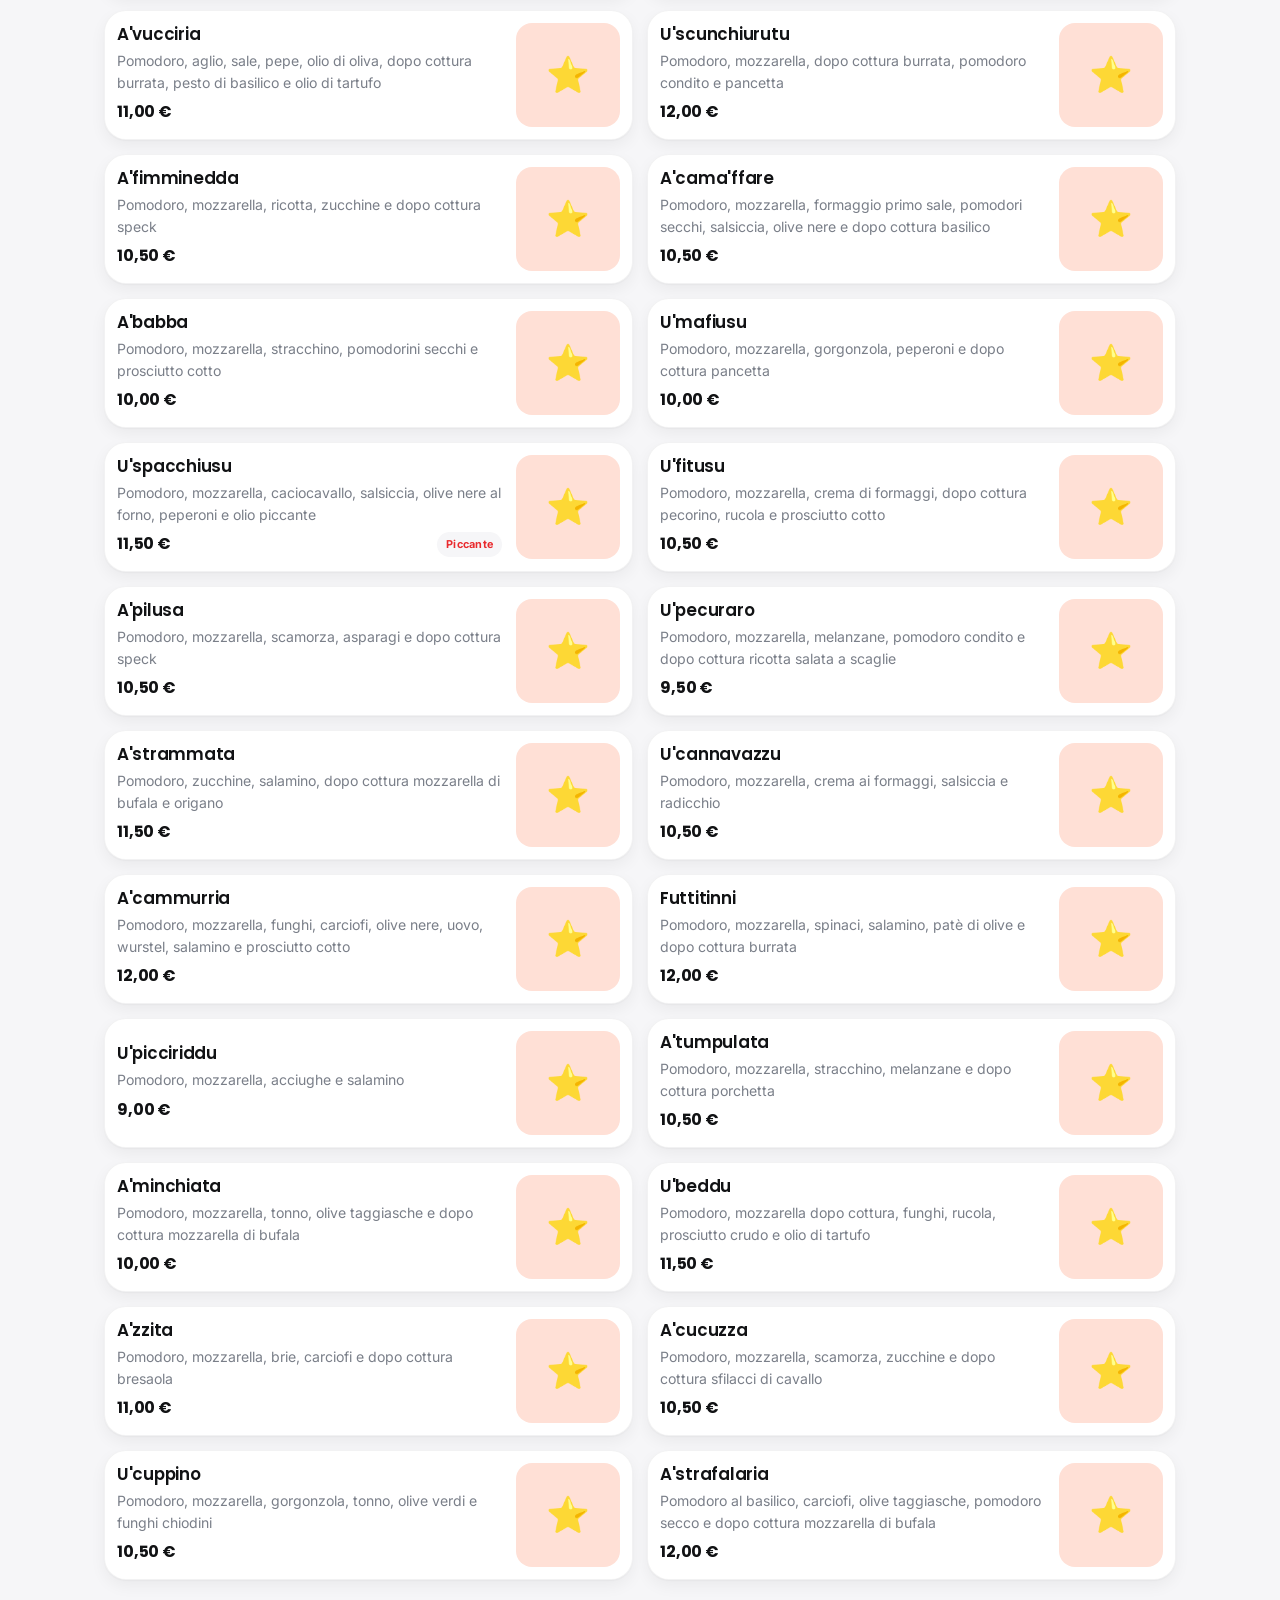
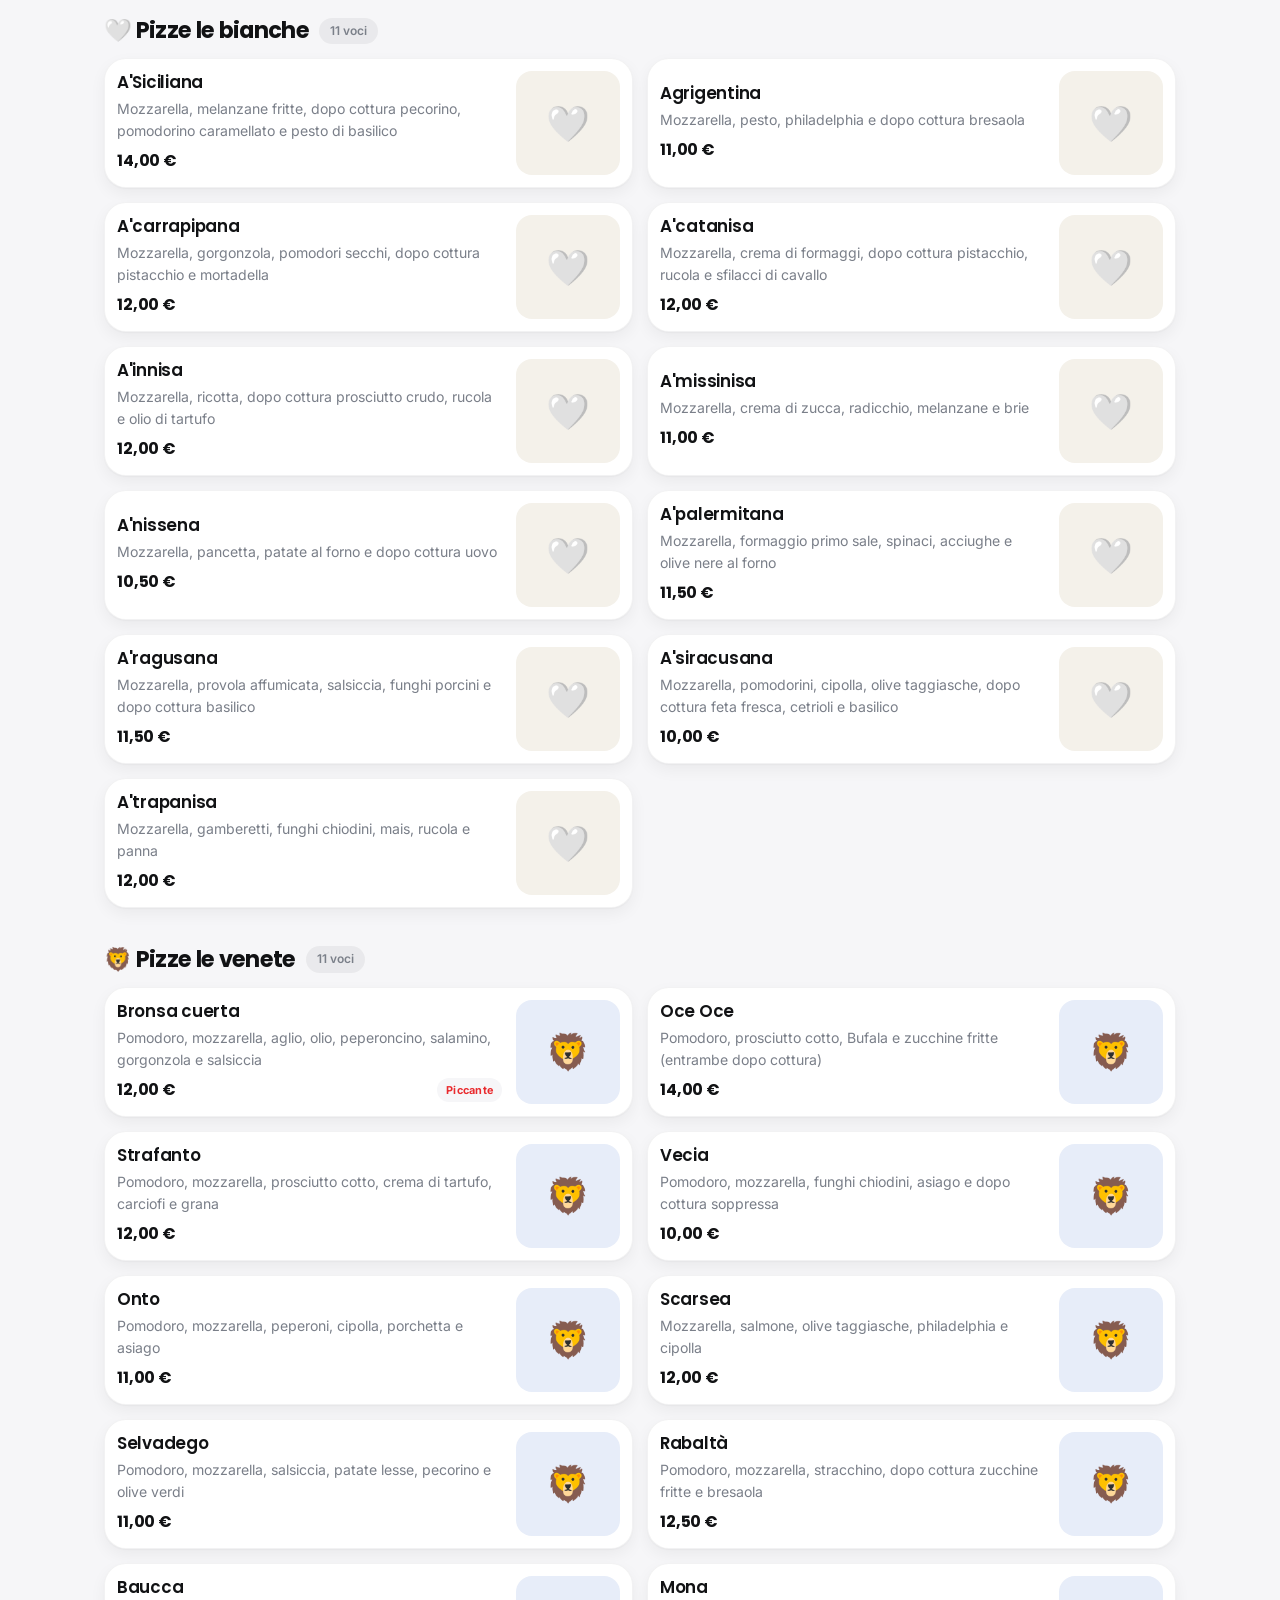
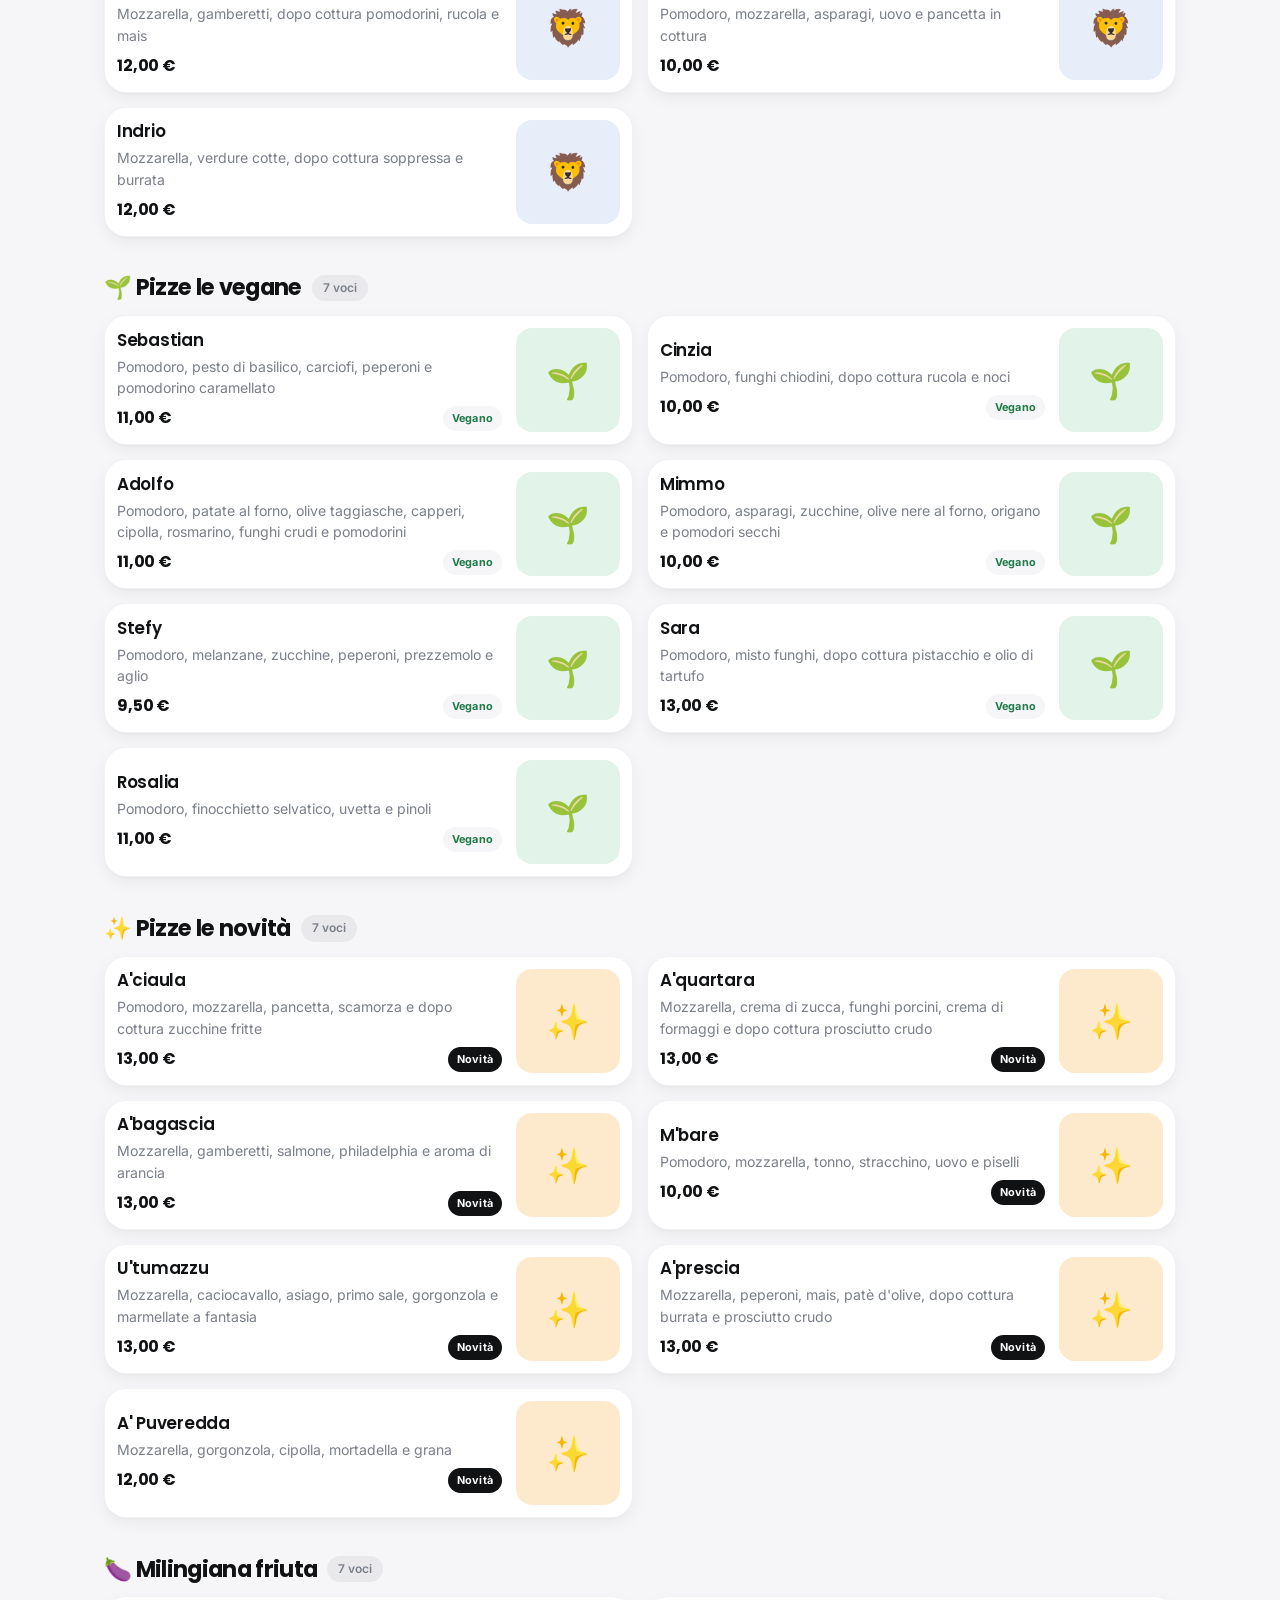
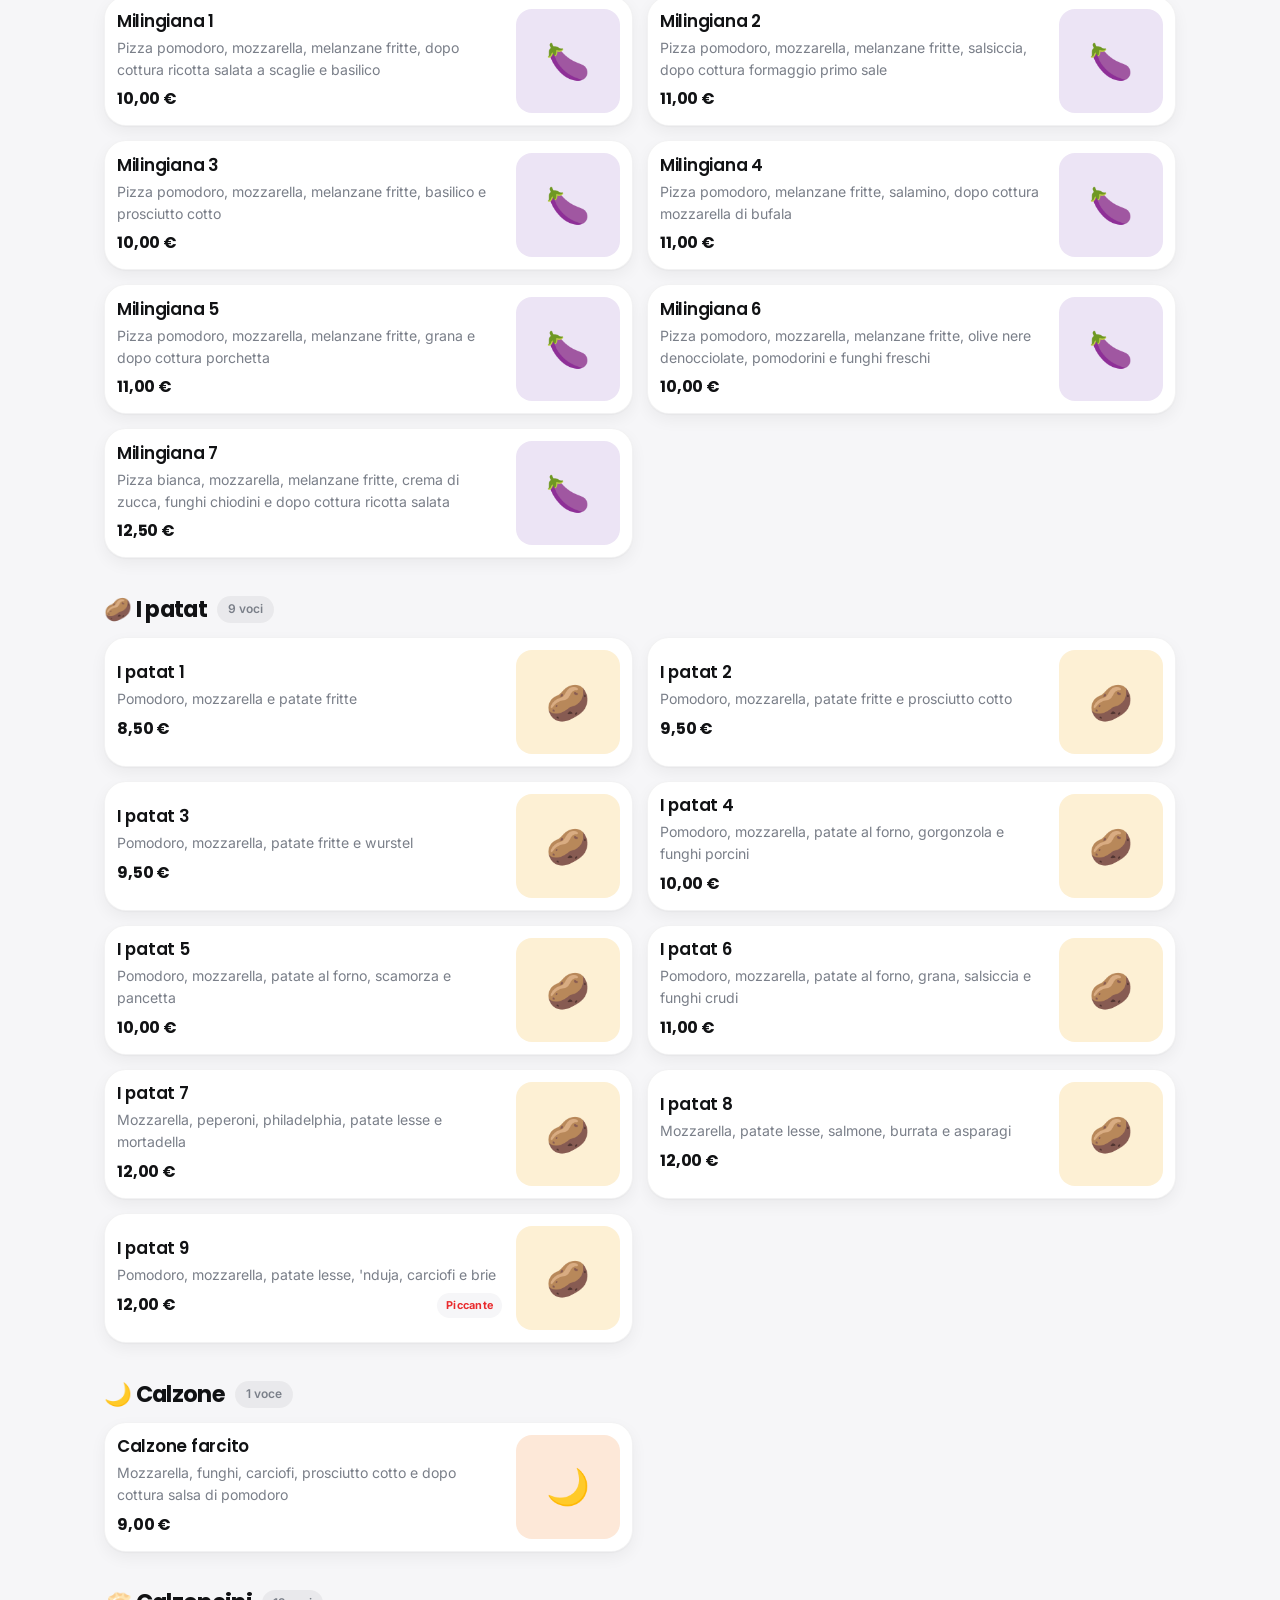
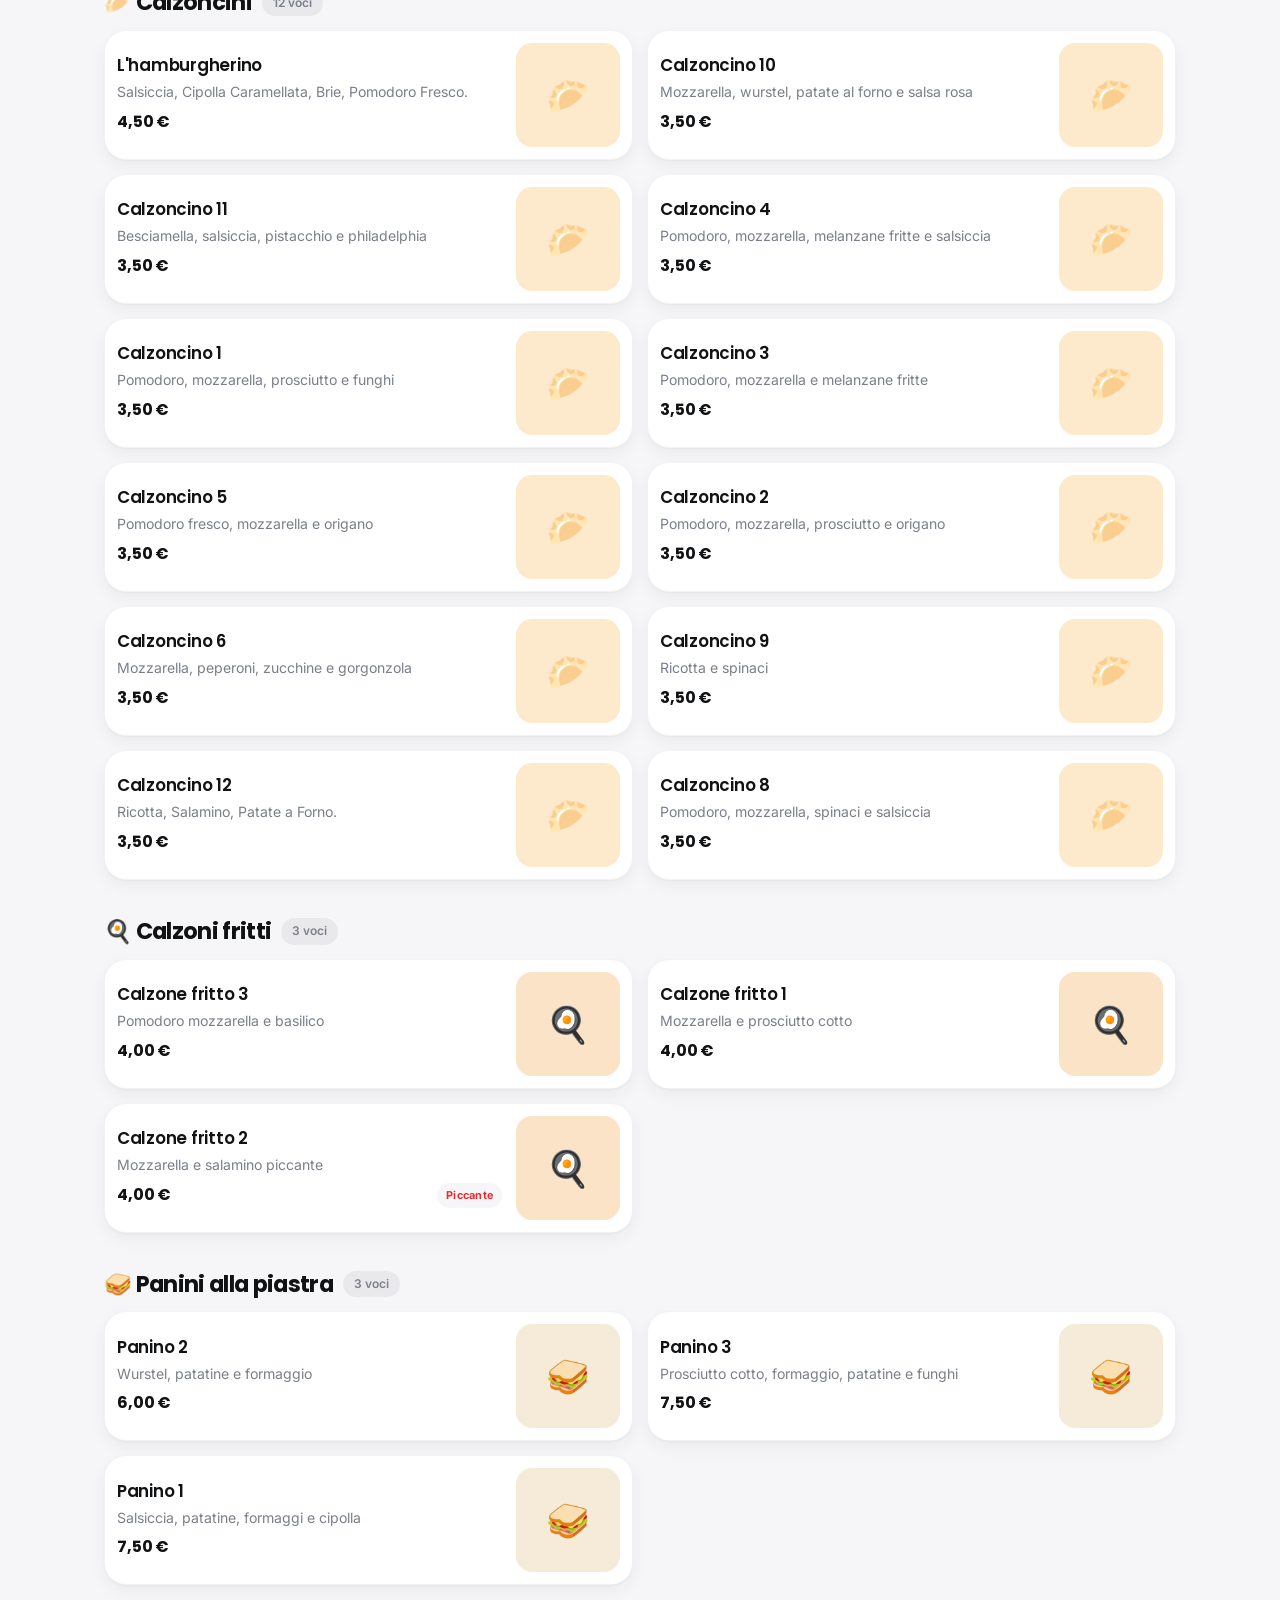
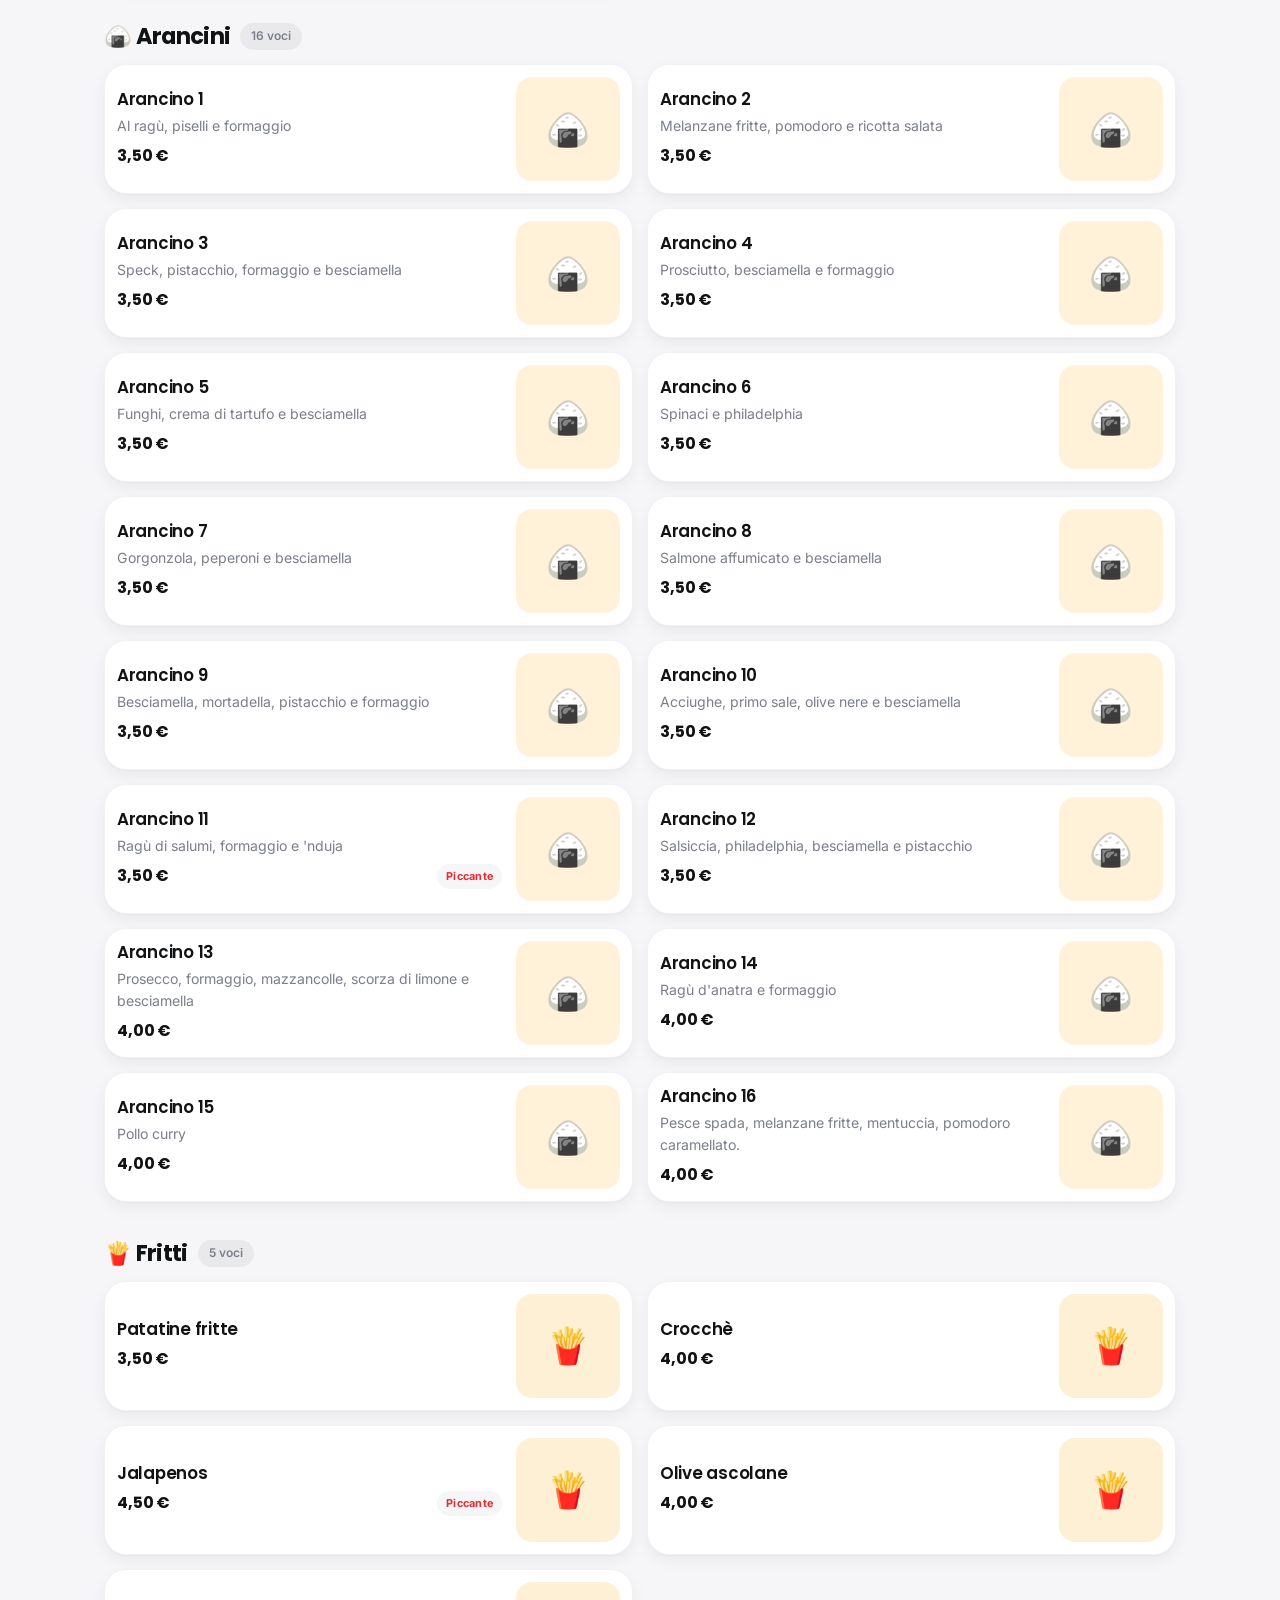
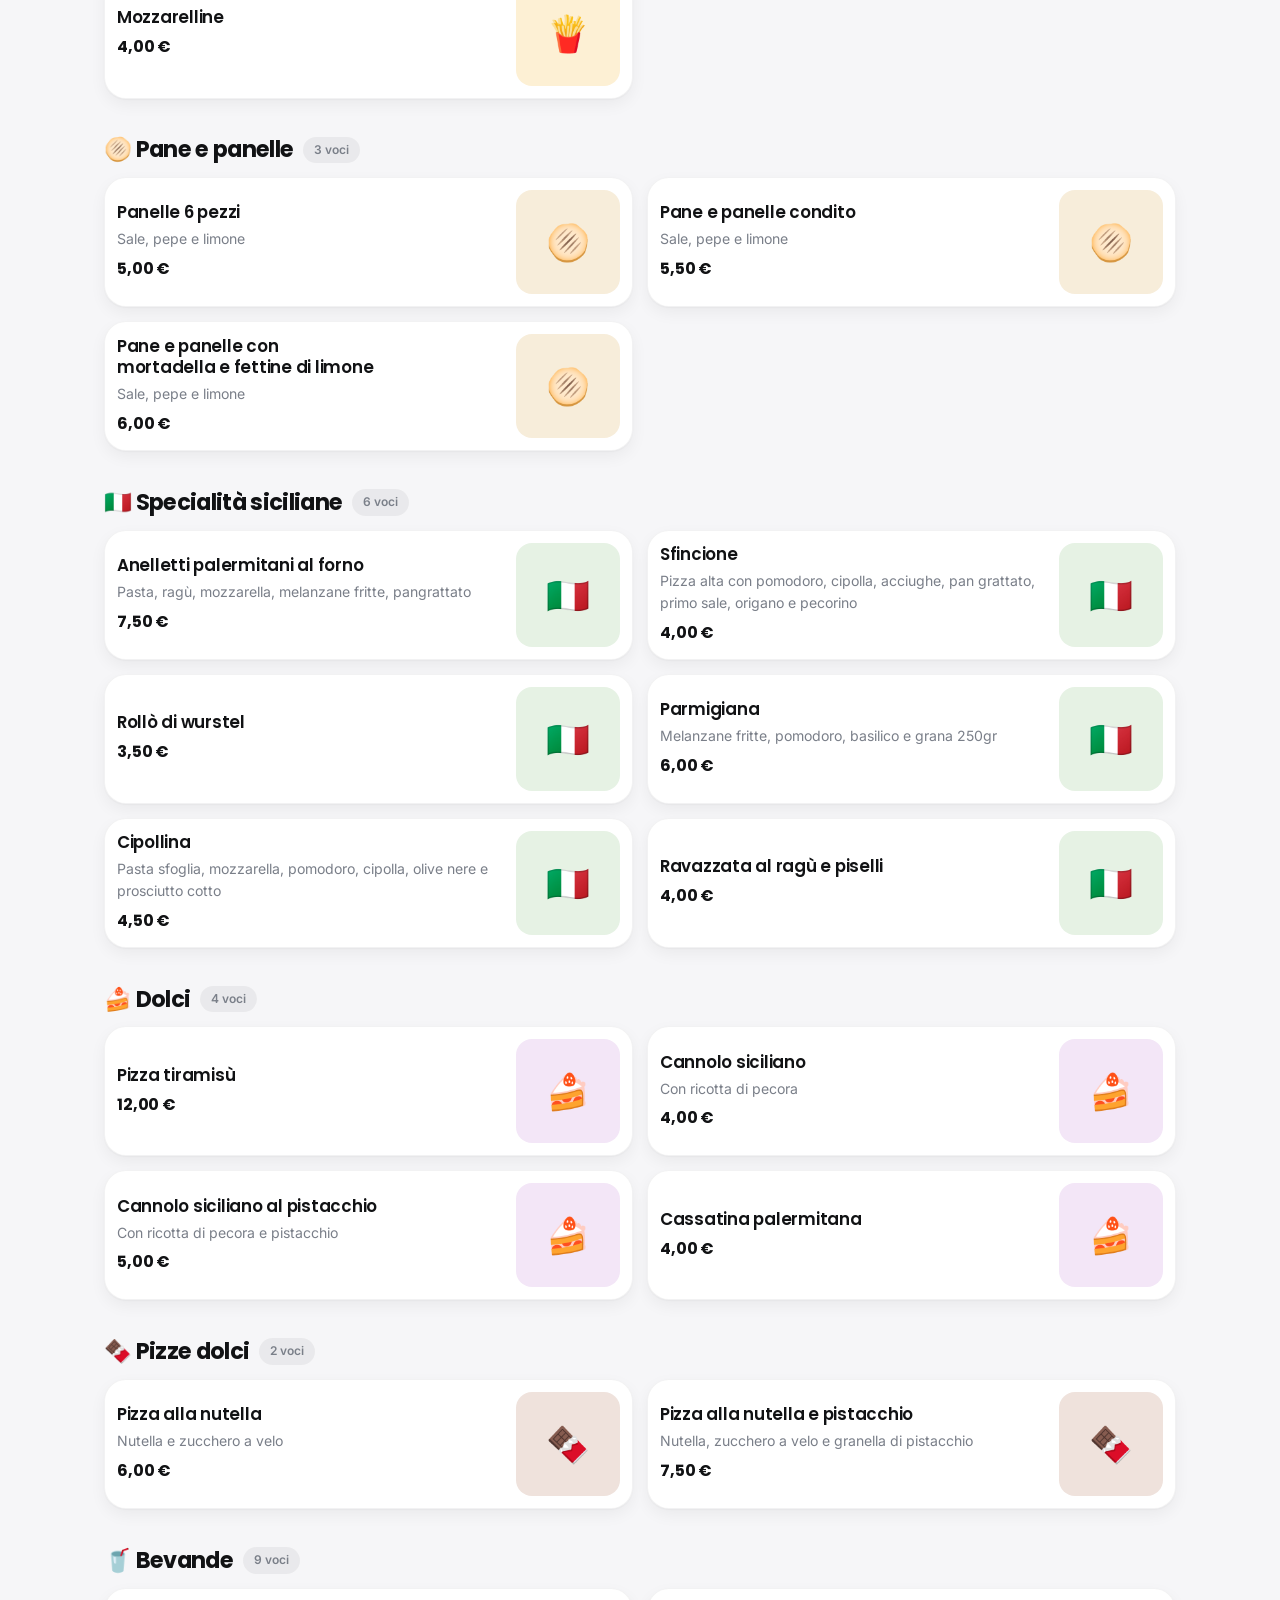
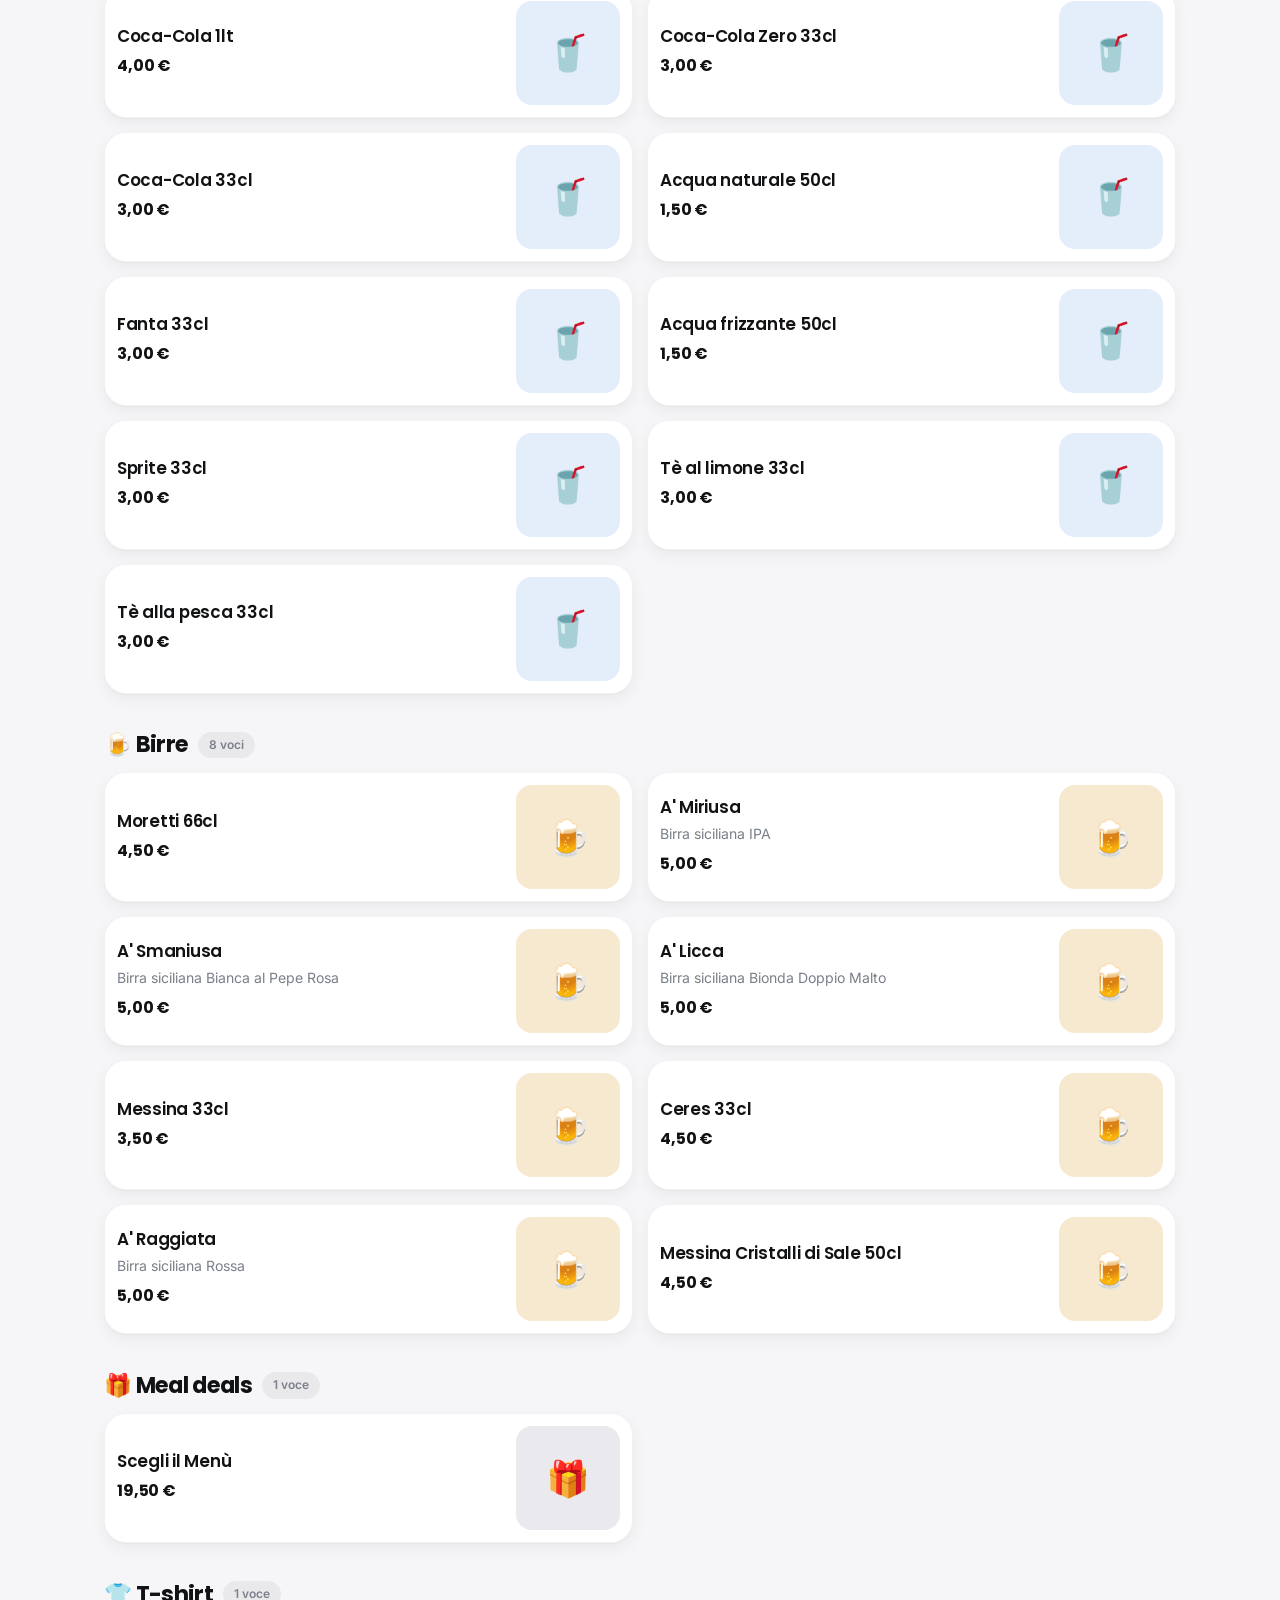
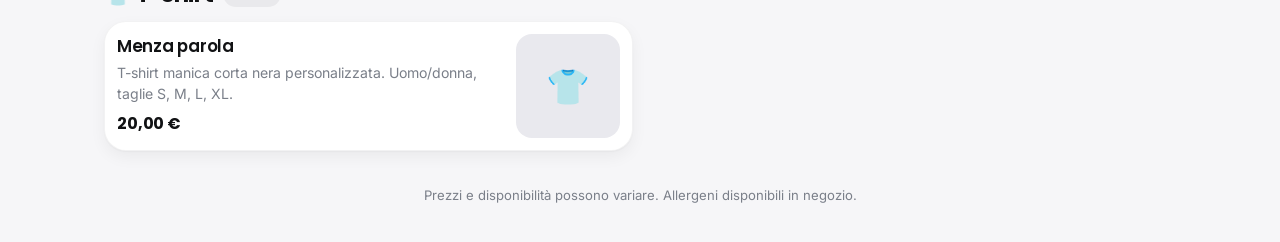
==== commit 3ce4d3c7: "migliorie ui bar categorie" ====
--- a/menu.html
+++ b/menu.html
@@ -40,9 +40,15 @@
     </div>
   </div>
 
-  <nav class="chips" id="chips" aria-label="Categorie del menu">
-    <!-- generato da js/app.js a partire da js/menu-data.js -->
-  </nav>
+  <div class="chipsbar">
+    <nav class="chips" id="chips" aria-label="Categorie del menu">
+      <!-- generato da js/app.js a partire da js/menu-data.js -->
+    </nav>
+    <button class="chips__all" type="button" id="chips-all"
+            aria-haspopup="dialog" aria-label="Tutte le categorie">
+      <svg class="ico" viewBox="0 0 24 24" aria-hidden="true"><path d="M5 8h.01M10 8h9M5 16h.01M10 16h9"/></svg>
+    </button>
+  </div>
 </header>
 
 <h1 class="sr-only">Il menu di Cama'ffare</h1>
--- a/css/style.css
+++ b/css/style.css
@@ -34,12 +34,18 @@
   --ease: cubic-bezier(.2,.7,.3,1);
 
   --wrap: 1120px;
-  --pad: 20px;
+  /* spazio ai lati della pagina: stretto sul telefono, dove ogni pixel di
+     larghezza serve al contenuto, piu' largo da tablet in su */
+  --pad: 14px;
 
   --font: 'Inter', system-ui, -apple-system, 'Segoe UI', Roboto, sans-serif;
   --font-head: 'Poppins', var(--font);
 
   --safe-b: env(safe-area-inset-bottom, 0px);
+}
+
+@media (min-width: 700px) {
+  :root { --pad: 24px; }
 }
 
 /* ---------- 2. BASE ---------- */
@@ -162,11 +168,10 @@
 }
 
 /* ---------- 4. HOME (splash rossa) ---------- */
-.page-home { background: #b81a1d; }
+.page-home { background: var(--rosso); }
 
 .splash {
   position: relative;
-  isolation: isolate;          /* tiene aurora e grana dietro al contenuto */
   min-height: 100svh;
   display: flex;
   flex-direction: column;
@@ -174,52 +179,9 @@
   align-items: center;
   gap: 28px;
   padding: 40px var(--pad) calc(24px + var(--safe-b));
-  background:
-    radial-gradient(95% 55% at 50% -8%, #ff6b52 0%, rgba(255,107,82,0) 62%),
-    linear-gradient(168deg, #ef3a38 0%, var(--rosso) 40%, #b81a1d 100%);
+  background: var(--rosso);
   color: #fff;
   text-align: center;
-}
-
-/* aurora: macchie sfocate che si muovono piano, danno profondita' al rosso.
-   NB: il ritaglio sta qui e non su .splash, altrimenti su schermi bassi
-   il contenuto verrebbe tagliato senza poter scrollare */
-.splash__aurora {
-  position: absolute;
-  inset: 0;
-  z-index: -2;
-  overflow: hidden;
-  pointer-events: none;
-}
-.orb {
-  position: absolute;
-  border-radius: 50%;
-  filter: blur(70px);
-  will-change: transform;
-}
-.orb--a { width: 46vmax; height: 46vmax; top: -14%;    right: -12%; background: #ff8a5b; opacity: .5; }
-.orb--b { width: 40vmax; height: 40vmax; bottom: -12%; left: -16%;  background: #ff2f6b; opacity: .42; }
-.orb--c { width: 32vmax; height: 32vmax; top: 40%;     left: 44%;   background: #ffc861; opacity: .26; }
-
-@media (prefers-reduced-motion: no-preference) {
-  .orb   { animation: orb-float 20s ease-in-out infinite alternate; }
-  .orb--b { animation-duration: 26s; animation-delay: -7s; }
-  .orb--c { animation-duration: 32s; animation-delay: -14s; }
-}
-@keyframes orb-float {
-  from { transform: translate3d(0, 0, 0) scale(1); }
-  to   { transform: translate3d(5%, -7%, 0) scale(1.14); }
-}
-
-/* grana: toglie l'effetto "plastica" al gradiente. E' un SVG inline, zero richieste */
-.splash__grain {
-  position: absolute;
-  inset: 0;
-  z-index: -1;
-  pointer-events: none;
-  opacity: .22;
-  mix-blend-mode: overlay;
-  background-image: url("data:image/svg+xml,%3Csvg xmlns='http://www.w3.org/2000/svg' width='160' height='160'%3E%3Cfilter id='n'%3E%3CfeTurbulence type='fractalNoise' baseFrequency='.8' numOctaves='3'/%3E%3C/filter%3E%3Crect width='100%25' height='100%25' filter='url(%23n)'/%3E%3C/svg%3E");
 }
 
 .splash__inner {
@@ -549,68 +511,93 @@
 }
 
 /* --- chip categorie --- */
+/* Una riga sola a qualsiasi larghezza. A schermo grande le 22 categorie
+   mandate a capo mangiavano mezzo header, e l'header e' fisso: quello spazio
+   veniva tolto al menu per tutta la navigazione. Chi non vuole scorrere ha
+   il tasto "Tutte" qui accanto, che apre l'elenco completo. */
+.chipsbar {
+  display: flex;
+  align-items: center;
+  /* stessa colonna di .wrap: le chip partono allineate al logo, alla ricerca
+     e alla griglia. Il padding laterale lo mettono .chips e il tasto */
+  max-width: var(--wrap);
+  margin-inline: auto;
+}
+
 .chips {
   display: flex;
-  gap: 9px;
-  padding: 14px var(--pad);
+  flex: 1;
+  min-width: 0;
+  gap: 2px;
+  padding: 12px var(--pad);
   overflow-x: auto;
   scrollbar-width: none;
   -webkit-overflow-scrolling: touch;
   scroll-snap-type: x proximity;
   /* i bordi sfumano: si capisce a colpo d'occhio che la fila continua */
-  mask-image: linear-gradient(90deg, transparent 0, #000 18px, #000 calc(100% - 18px), transparent 100%);
-  -webkit-mask-image: linear-gradient(90deg, transparent 0, #000 18px, #000 calc(100% - 18px), transparent 100%);
+  mask-image: linear-gradient(90deg, transparent 0, #000 var(--pad), #000 calc(100% - var(--pad)), transparent 100%);
+  -webkit-mask-image: linear-gradient(90deg, transparent 0, #000 var(--pad), #000 calc(100% - var(--pad)), transparent 100%);
 }
 .chips::-webkit-scrollbar { display: none; }
 
+/* niente bordo ne' riempimento: le voci non scelte sono solo testo, e a
+   riempirsi e' unicamente quella attiva. E' cio' che tiene pulita una fila
+   lunga come questa */
 .chip {
   display: inline-flex;
   align-items: center;
   gap: 7px;
   flex: none;
-  padding: 10px 16px;
-  border: 1px solid var(--line);
+  padding: 10px 15px;
+  border: 0;
   border-radius: var(--r-pill);
-  background: var(--bg);
-  color: var(--ink-soft);
+  background: none;
+  color: var(--ink);
   font-weight: 600;
-  font-size: .9rem;
+  font-size: .94rem;
   white-space: nowrap;
   cursor: pointer;
   scroll-snap-align: center;
   transition: background-color .18s ease, color .18s ease,
-              border-color .18s ease, transform .18s var(--ease),
-              box-shadow .18s ease;
+              transform .18s var(--ease);
 }
 .chip:active { transform: scale(.95); }
 .chip__ico { font-size: 1rem; line-height: 1; }
-/* compare solo sulla chip scelta: e' l'invito a toccarla di nuovo
-   per aprire l'elenco completo */
-.chip__more { display: none; width: 14px; height: 14px; margin-right: -3px; opacity: .8; }
-.chip[aria-current] .chip__more { display: block; }
 .chip[aria-current] {
   background: var(--ink);
-  border-color: var(--ink);
   color: #fff;
 }
 /* categoria senza risultati durante una ricerca: la chip sparisce */
 .chip--off { display: none; }
 
-@media (hover: hover) {
-  .chip:hover { border-color: rgba(17,18,20,.28); transform: translateY(-1px); }
-  .chip[aria-current]:hover { background: var(--ink); border-color: var(--ink); }
-}
-
-@media (min-width: 1160px) {
-  .chips {
-    max-width: calc(var(--wrap) - var(--pad) * 2 + 24px);
-    margin-inline: auto;
-    flex-wrap: wrap;
-    overflow-x: visible;
-    mask-image: none;
-    -webkit-mask-image: none;
-  }
-}
+/* tondo con la sola icona: accanto a chip senza bordo un tasto pieno
+   sembrerebbe la voce selezionata */
+.chips__all {
+  display: grid;
+  place-items: center;
+  flex: none;
+  width: 40px;
+  height: 40px;
+  margin-right: var(--pad);
+  border: 1px solid rgba(17,18,20,.16);
+  border-radius: 50%;
+  background: none;
+  color: var(--ink);
+  cursor: pointer;
+  transition: background-color .18s ease, border-color .18s ease,
+              transform .18s var(--ease);
+}
+.chips__all .ico { width: 18px; height: 18px; }
+.chips__all:active { transform: scale(.93); }
+@media (hover: hover) {
+  .chips__all:hover { background: rgba(17,18,20,.06); border-color: rgba(17,18,20,.3); }
+}
+
+@media (hover: hover) {
+  .chip:hover { background: rgba(17,18,20,.06); }
+  .chip[aria-current]:hover { background: var(--ink); }
+}
+
 
 /* ---------- 5b. GRIGLIA MENU ---------- */
 .menu-main { padding-top: 10px; }
@@ -638,39 +625,42 @@
   color: var(--muted);
 }
 
+/* una voce per riga: il testo e' la parte utile, la foto fa da miniatura.
+   Da tablet in su due colonne, altrimenti le righe diventano lunghissime */
 .grid {
   display: grid;
-  grid-template-columns: repeat(2, minmax(0, 1fr));
-  gap: 14px;
-}
-@media (min-width: 620px)  { .grid { grid-template-columns: repeat(3, minmax(0, 1fr)); gap: 18px; } }
-@media (min-width: 900px)  { .grid { grid-template-columns: repeat(4, minmax(0, 1fr)); } }
+  grid-template-columns: minmax(0, 1fr);
+  gap: 12px;
+}
+@media (min-width: 700px)  { .grid { grid-template-columns: repeat(2, minmax(0, 1fr)); gap: 14px; } }
 
 .item {
   position: relative;
   display: flex;
-  flex-direction: column;
+  align-items: center;
+  gap: 14px;
+  padding: 12px;
   background: var(--card);
   border: 1px solid rgba(17,18,20,.05);
-  border-radius: var(--r-xl);
-  overflow: hidden;
+  border-radius: var(--r-lg);
   box-shadow: var(--shadow-sm);
   transition: transform .22s var(--ease), box-shadow .22s var(--ease);
 }
 @media (hover: hover) {
-  .item:hover { transform: translateY(-4px); box-shadow: var(--shadow-lg); }
+  .item:hover { transform: translateY(-2px); box-shadow: var(--shadow-md); }
   .item:hover .item__media img { transform: scale(1.06); }
 }
 
 .item__media {
   position: relative;
-  aspect-ratio: 1 / 1;
+  order: 1;                  /* nel DOM sta dopo il testo, a schermo va a destra */
+  width: 104px;
+  height: 104px;
+  flex: none;
+  border-radius: var(--r-md);
   overflow: hidden;
   background: var(--rosso-chiaro);
 }
-/* la foto va posizionata come il placeholder, altrimenti resterebbe sotto
-   (un elemento assoluto vince sempre su uno statico) e si vedrebbe l'icona sopra.
-   Cosi' invece l'icona resta visibile solo finche' la foto non e' arrivata. */
 .item__media img {
   position: absolute;
   inset: 0;
@@ -679,86 +669,83 @@
   object-fit: cover;
   transition: transform .5s var(--ease);
 }
-/* placeholder mostrato finche' la foto non esiste */
+
+/* placeholder mostrato finche' la foto non esiste. Nella miniatura resta
+   solo l'icona: "foto in arrivo" a 104px non si leggerebbe */
 .item__ph {
   position: absolute;
   inset: 0;
-  display: flex;
-  flex-direction: column;
-  align-items: center;
-  justify-content: center;
-  gap: 6px;
-  font-size: 2rem;
-}
-.item__ph small {
-  font-size: .68rem;
-  font-weight: 600;
-  letter-spacing: .06em;
-  text-transform: uppercase;
-  color: rgba(17,18,20,.38);
-}
-
-.item__tags {
-  position: absolute;
-  z-index: 1;
-  top: 10px;
-  left: 10px;
-  display: flex;
-  flex-wrap: wrap;
-  gap: 6px;
-}
-.tag {
-  padding: 4px 9px;
-  border-radius: var(--r-pill);
-  background: rgba(255,255,255,.94);
-  backdrop-filter: blur(6px);
-  -webkit-backdrop-filter: blur(6px);
-  font-size: .68rem;
-  font-weight: 700;
-  letter-spacing: .02em;
-  box-shadow: var(--shadow-sm);
-}
-.tag--veg   { color: #2e7d4f; }
-.tag--vegan { color: #1f7a48; }
-.tag--hot   { color: var(--rosso); }
-.tag--new   { background: var(--ink); color: #fff; }
+  display: grid;
+  place-items: center;
+  font-size: 2.2rem;
+}
+.item__ph small { display: none; }
 
 .item__body {
   display: flex;
   flex-direction: column;
   gap: 5px;
   flex: 1;
-  padding: 13px 14px 15px;
+  min-width: 0;
 }
 
 .item__name {
   font-family: var(--font-head);
-  font-size: 1rem;
+  font-size: 1.05rem;
   font-weight: 600;
   line-height: 1.25;
-  letter-spacing: -.01em;
+  letter-spacing: -.015em;
+  text-wrap: balance;
 }
 
 .item__desc {
-  font-size: .86rem;
+  font-size: .88rem;
   color: var(--muted);
   display: -webkit-box;
-  -webkit-line-clamp: 3;
+  -webkit-line-clamp: 2;
   -webkit-box-orient: vertical;
   overflow: hidden;
 }
 
-/* margin-top:auto lo spinge in fondo: nelle card della stessa fila i prezzi
-   finiscono alla stessa altezza anche con descrizioni di lunghezza diversa */
+/* prezzo a sinistra, eventuali tag spinti all'altro capo della riga */
+.item__foot {
+  display: flex;
+  align-items: center;
+  gap: 10px;
+  margin-top: 2px;
+}
 .item__price {
-  margin-top: auto;
-  padding-top: 10px;
-  text-align: right;
   font-family: var(--font-head);
   font-weight: 700;
   font-size: 1rem;
   letter-spacing: -.01em;
   color: var(--ink);
+}
+.item__tags {
+  display: flex;
+  flex-wrap: wrap;
+  justify-content: flex-end;
+  gap: 6px;
+  margin-left: auto;
+  min-width: 0;
+}
+.tag {
+  padding: 4px 9px;
+  border-radius: var(--r-pill);
+  background: var(--bg);
+  font-size: .68rem;
+  font-weight: 700;
+  letter-spacing: .02em;
+  white-space: nowrap;
+}
+.tag--veg   { color: #2e7d4f; }
+.tag--vegan { color: #1f7a48; }
+.tag--hot   { color: var(--rosso); }
+.tag--new   { background: var(--ink); color: #fff; }
+
+@media (max-width: 380px) {
+  .item { gap: 12px; }
+  .item__media { width: 92px; height: 92px; }
 }
 
 /* copre tutta la card: qualunque punto si tocchi si apre la scheda */
@@ -769,8 +756,7 @@
   background: none;
   cursor: pointer;
 }
-/* il contorno del fuoco va disegnato dentro: la card taglia cio' che esce */
-.item__open:focus-visible { outline-offset: -3px; border-radius: var(--r-xl); }
+.item__open:focus-visible { outline-offset: -3px; border-radius: var(--r-lg); }
 
 .menu-empty {
   padding: 56px 0 20px;
@@ -871,13 +857,6 @@
   gap: 6px;
   margin-bottom: 12px;
 }
-/* qui i tag non stanno sopra a una foto: niente ombra, solo il pieno */
-.scheda__tags .tag {
-  background: var(--bg);
-  box-shadow: none;
-}
-.scheda__tags .tag--new { background: var(--ink); }
-
 .scheda__head {
   display: flex;
   align-items: baseline;
@@ -908,12 +887,16 @@
 }
 
 /* ---------- 6. ORDINA ---------- */
+/* Cinque scelte in colonna non hanno bisogno di 1120px: qui la pagina intera
+   si stringe, header compreso. Prima si stringeva solo il <main>, e su desktop
+   il titolo restava a sinistra mentre le card galleggiavano al centro. */
+.page-order { --wrap: 720px; }
+
 .order {
   display: flex;
   flex-direction: column;
   gap: 12px;
   padding-top: 20px;
-  max-width: 660px;
 }
 
 .opt {
